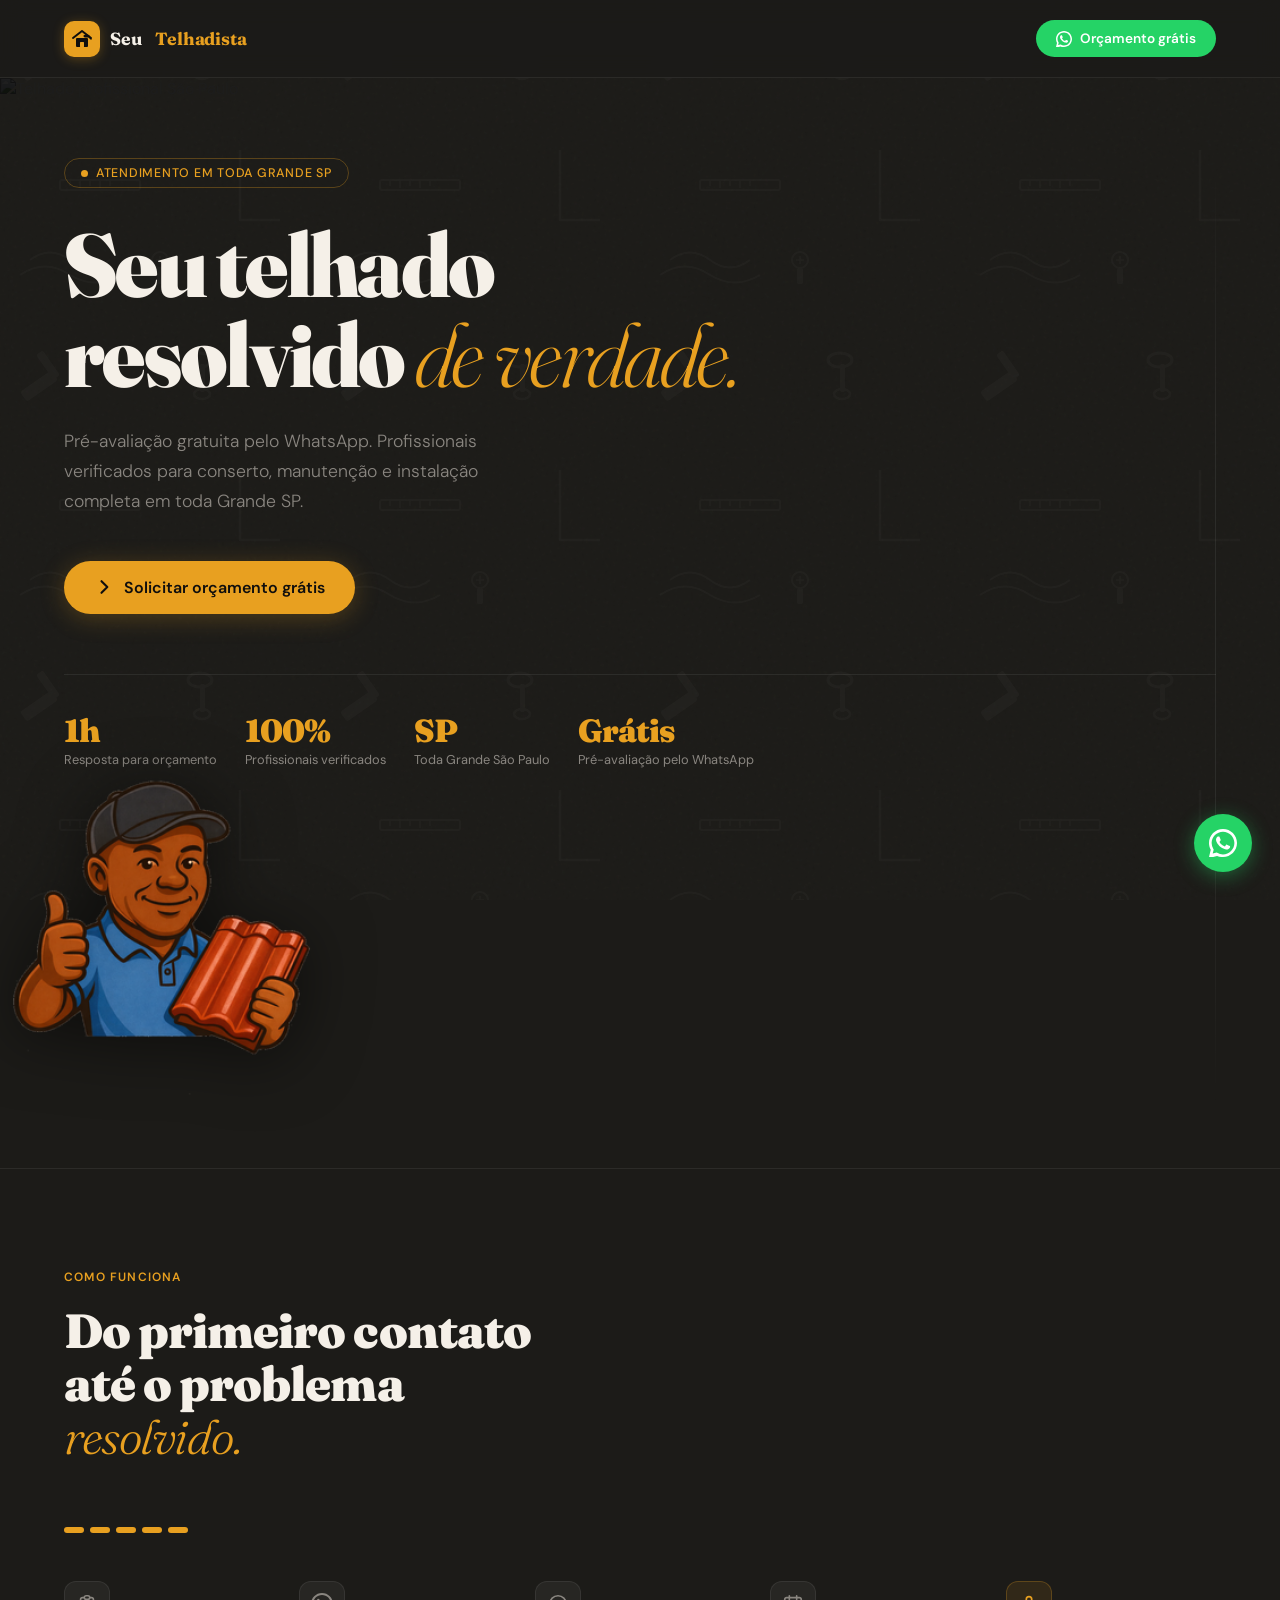
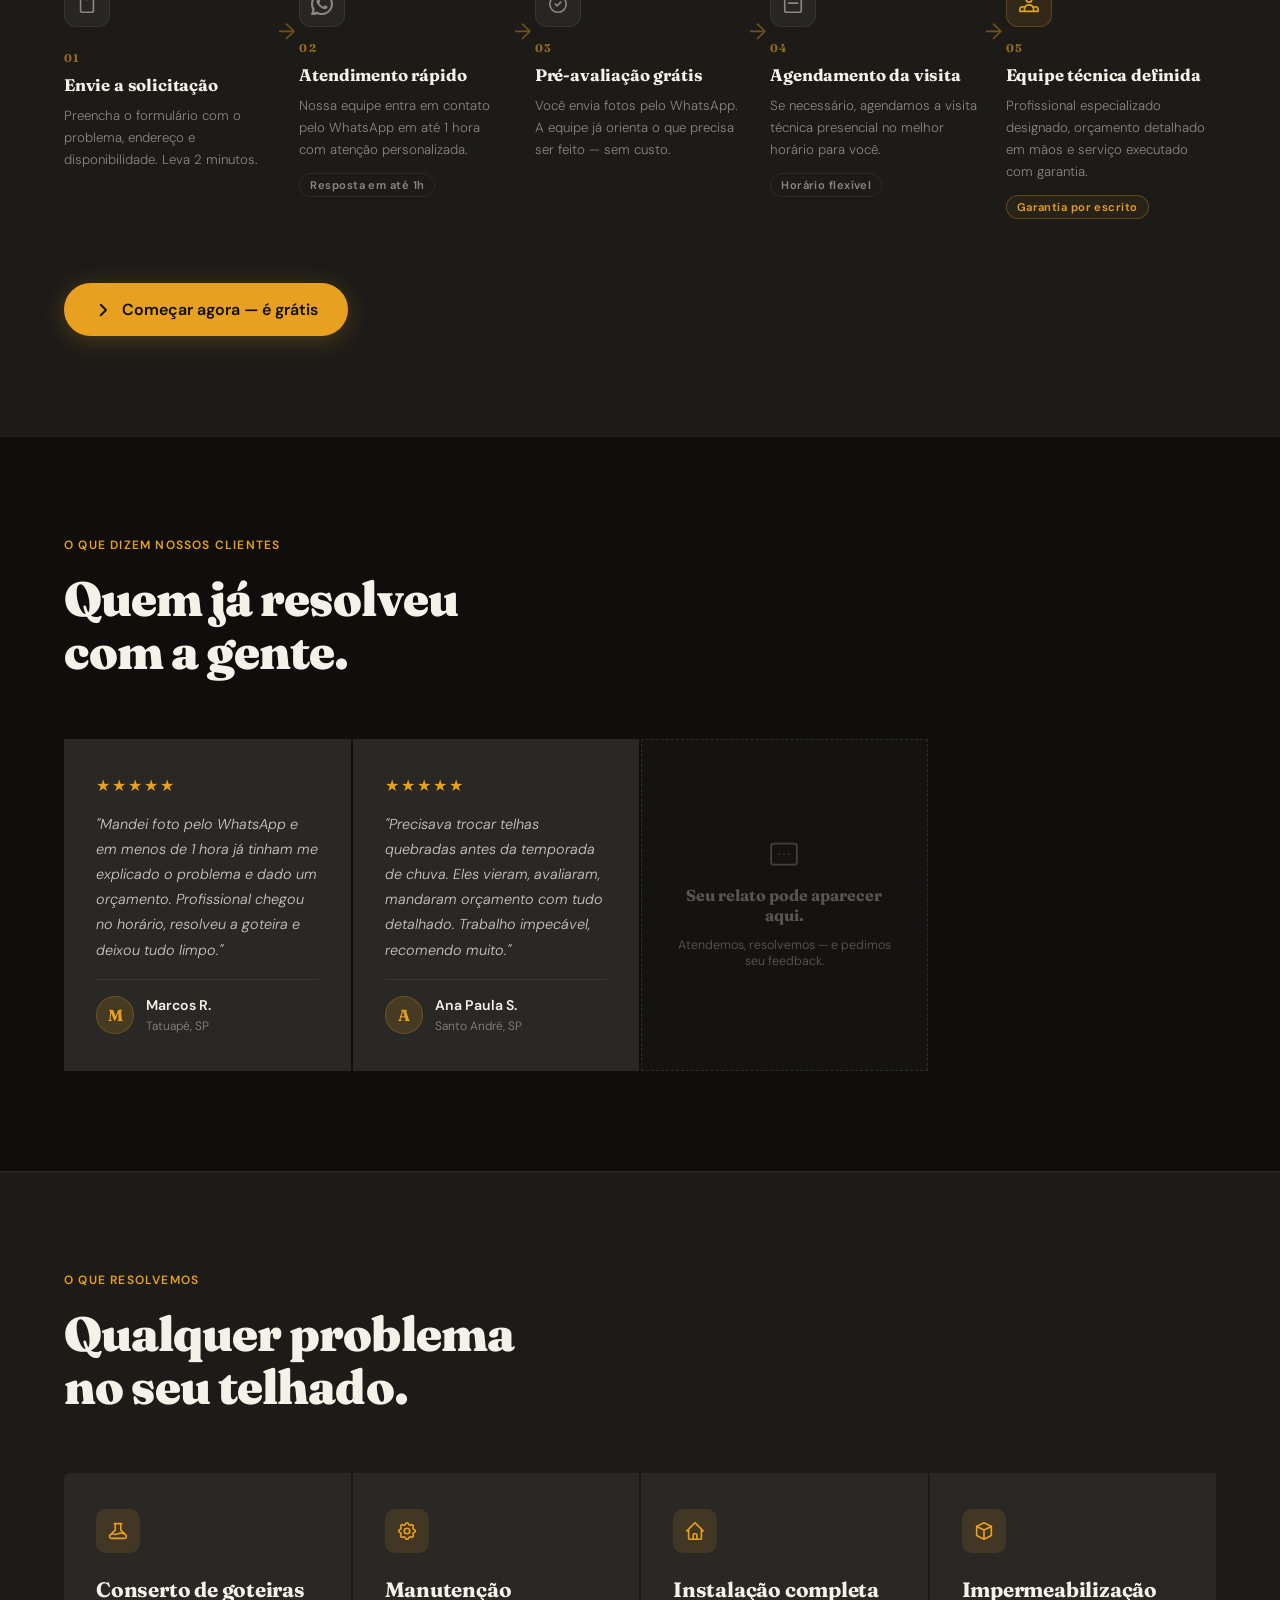
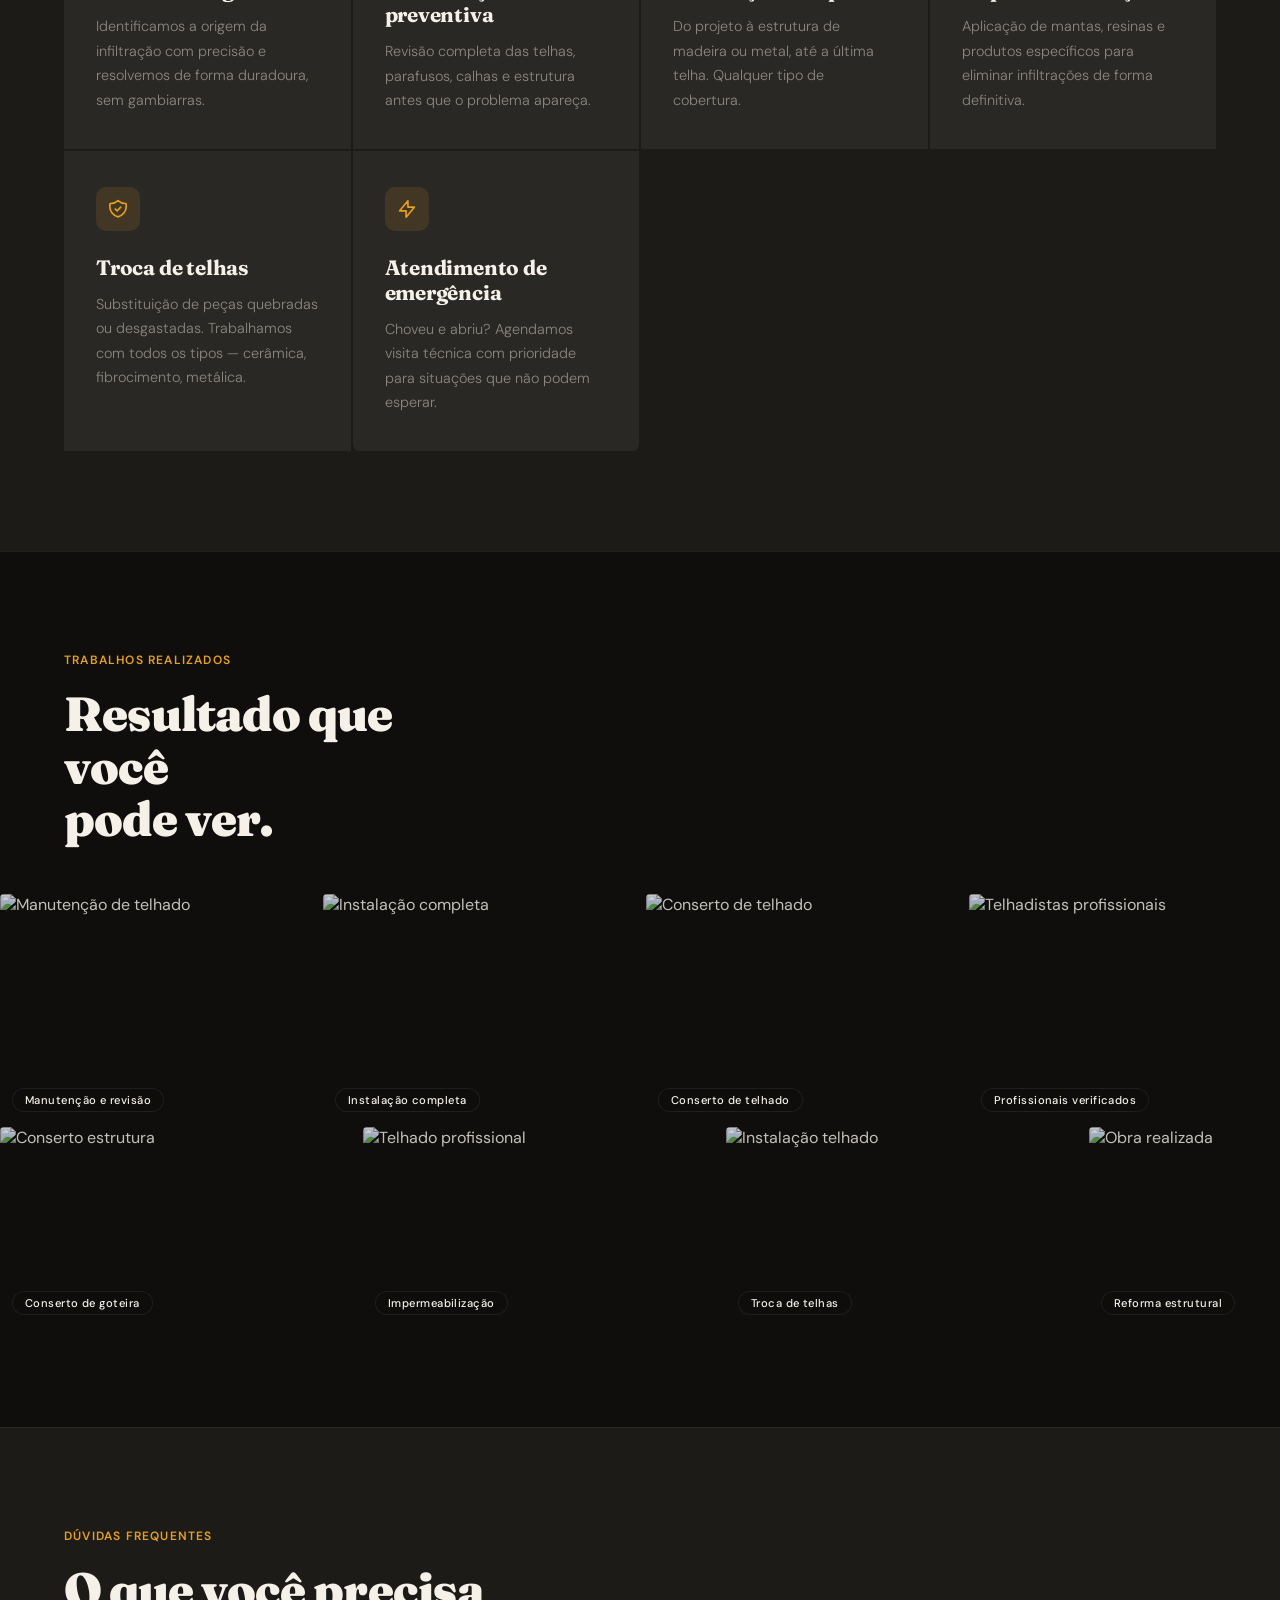
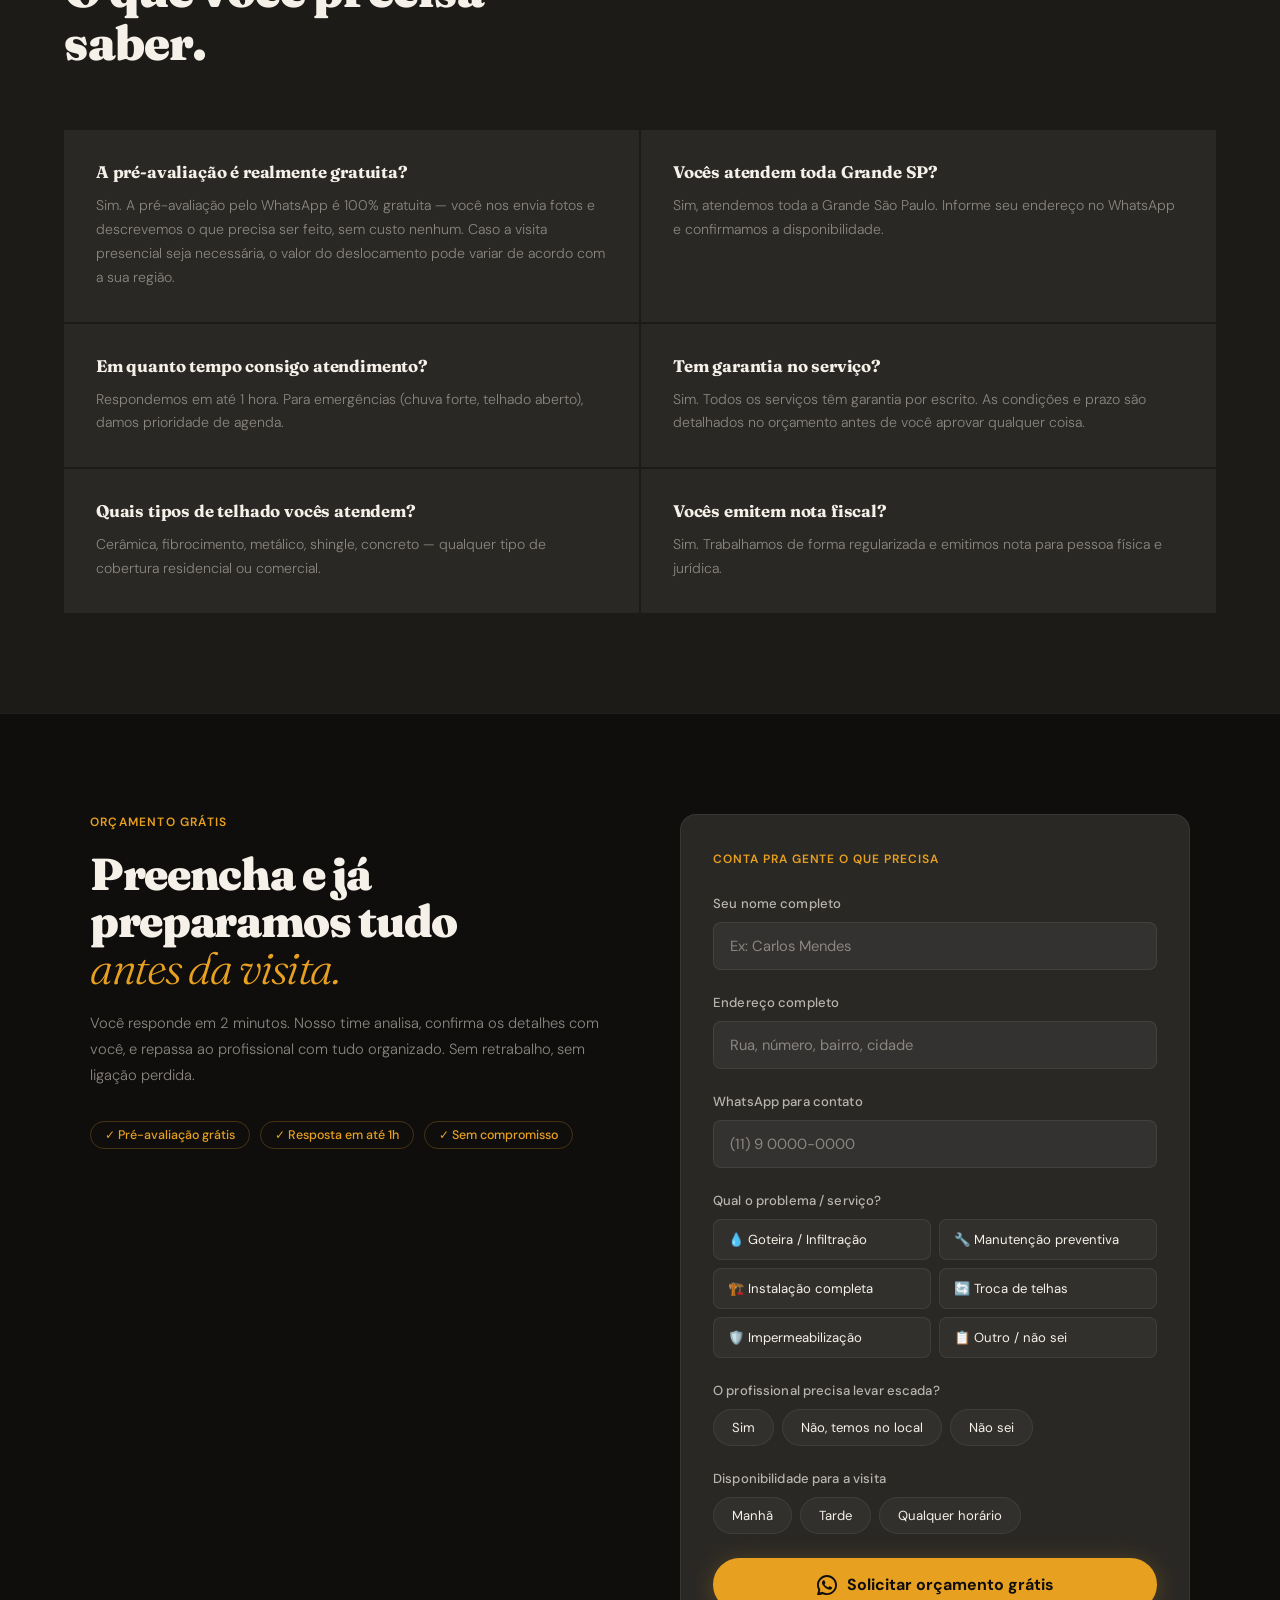
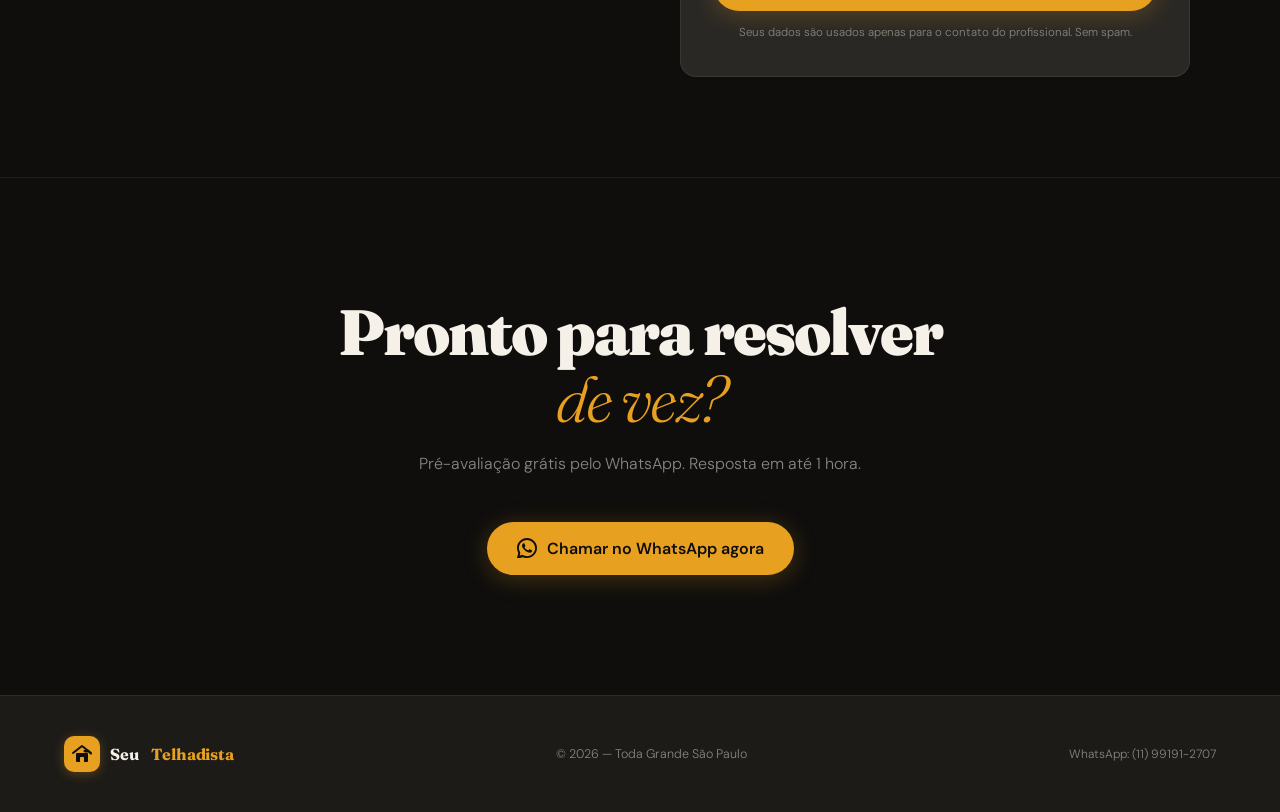
==== index.html @ 2503311d "Importa site publicado na Netlify para o repositório Traz o index.html do deploy manual atual e adic" ====
<!DOCTYPE html>
<html lang="pt-BR">
<head>
  <meta charset="UTF-8" />
  <meta name="viewport" content="width=device-width, initial-scale=1.0"/>
  <title>Telhadistas Profissionais em São Paulo | Orçamento Grátis</title>
  <link rel="icon" type="image/png" href="[data-uri]"/>
  <meta name="description" content="Conserto, manutenção e instalação de telhados em toda Grande SP. Profissionais verificados. Orçamento grátis em até 1h.">

  <!-- Google Ads gtag base -->
  <script async src="https://www.googletagmanager.com/gtag/js?id=AW-18035199724"></script>
  <script>
    window.dataLayer = window.dataLayer || [];
    function gtag(){dataLayer.push(arguments);}
    gtag('js', new Date());
    gtag('config', 'AW-18035199724');
  </script>

  <!-- ========== GTM HEAD ========== -->
  <script>(function(w,d,s,l,i){w[l]=w[l]||[];w[l].push({'gtm.start':
  new Date().getTime(),event:'gtm.js'});var f=d.getElementsByTagName(s)[0],
  j=d.createElement(s),dl=l!='dataLayer'?'&l='+l:'';j.async=true;j.src=
  'https://www.googletagmanager.com/gtm.js?id='+i+dl;f.parentNode.insertBefore(j,f);
  })(window,document,'script','dataLayer','GTM-NFX8X4WV');</script>
  <!-- ========== FIM GTM HEAD ========== -->

  <link rel="preconnect" href="https://fonts.googleapis.com">
  <link rel="preconnect" href="https://fonts.gstatic.com" crossorigin>
  <link href="https://fonts.googleapis.com/css2?family=Fraunces:ital,wght@0,300;0,400;0,700;0,900;1,300&family=DM+Sans:wght@300;400;500&display=swap" rel="stylesheet">

  <style>
    *, *::before, *::after { box-sizing: border-box; margin: 0; padding: 0; }

    :root {
      --ink:     #0f0e0d;
      --stone:   #1c1b18;
      --warm:    #2a2825;
      --amber:   #e8a020;
      --amber2:  #f5c15e;
      --cream:   #f5f0e8;
      --muted:   #8a8680;
      --border:  rgba(255,255,255,0.07);
      --r:       6px;
    }

    html { scroll-behavior: smooth; }

    body {
      font-family: 'DM Sans', sans-serif;
      background: var(--stone);
      color: var(--cream);
      min-height: 100vh;
      overflow-x: hidden;
    }

    /* ── NOISE TEXTURE OVERLAY ── */
    body::before {
      content: '';
      position: fixed; inset: 0; z-index: 0; pointer-events: none;
      background-image: url("data:image/svg+xml,%3Csvg viewBox='0 0 256 256' xmlns='http://www.w3.org/2000/svg'%3E%3Cfilter id='n'%3E%3CfeTurbulence type='fractalNoise' baseFrequency='0.9' numOctaves='4' stitchTiles='stitch'/%3E%3C/filter%3E%3Crect width='100%25' height='100%25' filter='url(%23n)' opacity='0.04'/%3E%3C/svg%3E");
      opacity: 0.5;
    }

    section, header, footer, nav { position: relative; z-index: 1; }

    /* ── NAVBAR ── */
    nav {
      display: flex; align-items: center; justify-content: space-between;
      padding: 20px 5vw;
      border-bottom: 1px solid var(--border);
      position: sticky; top: 0; z-index: 100;
      background: rgba(28,27,24,0.92);
      backdrop-filter: blur(12px);
    }

    .logo {
      font-family: 'Fraunces', serif;
      font-size: 1.1rem;
      font-weight: 700;
      letter-spacing: -0.01em;
      color: var(--cream);
      display: flex;
      align-items: center;
      gap: 10px;
      text-decoration: none;
    }
    .logo span { color: var(--amber); }
    .logo-mark {
      width: 36px; height: 36px;
      background: var(--amber);
      border-radius: 10px;
      display: flex; align-items: center; justify-content: center;
      flex-shrink: 0;
      box-shadow: 0 2px 12px rgba(232,160,32,0.3);
    }

    .nav-cta {
      display: flex; align-items: center; gap: 10px;
    }

    .btn-wpp {
      display: inline-flex; align-items: center; gap: 8px;
      background: #25D366;
      color: #fff;
      font-family: 'DM Sans', sans-serif;
      font-size: 0.85rem;
      font-weight: 600;
      padding: 10px 20px;
      border-radius: 100px;
      text-decoration: none;
      transition: background 0.2s, transform 0.15s;
      cursor: pointer;
      border: none;
      white-space: nowrap;
    }
    .btn-wpp:hover { background: #20bc5a; transform: translateY(-1px); }
    .btn-wpp svg { width: 16px; height: 16px; flex-shrink: 0; }

    .btn-ghost {
      display: inline-flex; align-items: center; gap: 8px;
      color: var(--cream);
      font-family: 'DM Sans', sans-serif;
      font-size: 0.85rem;
      font-weight: 500;
      padding: 10px 18px;
      border-radius: 100px;
      border: 1px solid var(--border);
      text-decoration: none;
      transition: border-color 0.2s, background 0.2s;
    }
    .btn-ghost:hover { border-color: var(--amber); background: rgba(232,160,32,0.06); }

    /* ── HERO ── */
    .hero {
      min-height: 88vh;
      display: flex; flex-direction: column; justify-content: center;
      padding: 80px 5vw 60px;
      position: relative;
      overflow: hidden;
    }

    .hero-badge {
      display: inline-flex; align-items: center; gap: 8px;
      border: 1px solid rgba(232,160,32,0.3);
      border-radius: 100px;
      padding: 6px 16px;
      font-size: 0.78rem;
      font-weight: 500;
      letter-spacing: 0.06em;
      text-transform: uppercase;
      color: var(--amber);
      margin-bottom: 32px;
      width: fit-content;
      animation: fadeUp 0.7s ease both;
    }

    .pulse-dot {
      width: 7px; height: 7px;
      background: var(--amber);
      border-radius: 50%;
      animation: pulse 2s infinite;
    }
    @keyframes pulse {
      0%,100% { opacity: 1; transform: scale(1); }
      50% { opacity: 0.4; transform: scale(0.7); }
    }

    h1 {
      font-family: 'Fraunces', serif;
      font-size: clamp(2.8rem, 7vw, 6rem);
      font-weight: 900;
      line-height: 1.0;
      letter-spacing: -0.03em;
      max-width: 780px;
      animation: fadeUp 0.7s 0.1s ease both;
    }
    h1 em {
      font-style: italic;
      color: var(--amber);
      font-weight: 300;
    }

    .hero-sub {
      margin-top: 28px;
      font-size: 1.1rem;
      color: var(--muted);
      max-width: 480px;
      line-height: 1.7;
      font-weight: 300;
      animation: fadeUp 0.7s 0.2s ease both;
    }

    .hero-actions {
      display: flex; flex-wrap: wrap; align-items: center; gap: 14px;
      margin-top: 44px;
      animation: fadeUp 0.7s 0.3s ease both;
    }

    .btn-primary {
      display: inline-flex; align-items: center; gap: 10px;
      background: var(--amber);
      color: var(--ink);
      font-family: 'DM Sans', sans-serif;
      font-size: 1rem;
      font-weight: 600;
      padding: 16px 30px;
      border-radius: 100px;
      text-decoration: none;
      border: none;
      cursor: pointer;
      transition: background 0.2s, transform 0.15s, box-shadow 0.2s;
      box-shadow: 0 4px 24px rgba(232,160,32,0.25);
    }
    .btn-primary:hover { background: var(--amber2); transform: translateY(-2px); box-shadow: 0 8px 32px rgba(232,160,32,0.35); }

    .btn-call {
      display: inline-flex; align-items: center; gap: 10px;
      color: var(--cream);
      font-size: 0.95rem;
      font-weight: 500;
      text-decoration: none;
      padding: 16px 24px;
      border-radius: 100px;
      border: 1px solid var(--border);
      transition: border-color 0.2s;
    }
    .btn-call:hover { border-color: var(--amber); }

    .hero-trust {
      display: flex; flex-wrap: wrap; gap: 28px;
      margin-top: 60px;
      padding-top: 40px;
      border-top: 1px solid var(--border);
      animation: fadeUp 0.7s 0.4s ease both;
    }
    .trust-item {
      display: flex; flex-direction: column;
    }
    .trust-num {
      font-family: 'Fraunces', serif;
      font-size: 2rem;
      font-weight: 900;
      color: var(--amber);
      letter-spacing: -0.03em;
      line-height: 1;
    }
    .trust-label {
      font-size: 0.8rem;
      color: var(--muted);
      margin-top: 4px;
      font-weight: 400;
    }

    /* decorative grid line */
    .hero::after {
      content: '';
      position: absolute;
      right: 5vw; top: 80px; bottom: 60px;
      width: 1px;
      background: linear-gradient(to bottom, transparent, var(--border) 30%, var(--border) 70%, transparent);
    }

    /* ── SERVICES ── */
    .services {
      padding: 100px 5vw;
      border-top: 1px solid var(--border);
    }

    .section-label {
      font-size: 0.75rem;
      font-weight: 600;
      letter-spacing: 0.1em;
      text-transform: uppercase;
      color: var(--amber);
      margin-bottom: 20px;
    }

    .section-title {
      font-family: 'Fraunces', serif;
      font-size: clamp(2rem, 4vw, 3rem);
      font-weight: 900;
      letter-spacing: -0.02em;
      line-height: 1.1;
      max-width: 500px;
      margin-bottom: 60px;
    }

    .services-grid {
      display: grid;
      grid-template-columns: repeat(auto-fill, minmax(280px, 1fr));
      gap: 2px;
    }

    .service-card {
      background: var(--warm);
      padding: 36px 32px;
      transition: background 0.2s;
    }
    .service-card:hover { background: #2f2d29; }
    .service-card:first-child { border-radius: var(--r) 0 0 0; }
    .service-card:last-child  { border-radius: 0 0 var(--r) var(--r); }

    .service-icon {
      width: 44px; height: 44px;
      border-radius: 10px;
      background: rgba(232,160,32,0.12);
      display: flex; align-items: center; justify-content: center;
      margin-bottom: 24px;
      color: var(--amber);
    }

    .service-card h3 {
      font-family: 'Fraunces', serif;
      font-size: 1.3rem;
      font-weight: 700;
      margin-bottom: 12px;
      letter-spacing: -0.01em;
    }

    .service-card p {
      font-size: 0.9rem;
      color: var(--muted);
      line-height: 1.7;
      font-weight: 300;
    }

    /* ── PROCESS ── */
    .process {
      padding: 100px 5vw;
      border-top: 1px solid var(--border);
      background: var(--ink);
    }

    .steps {
      display: grid;
      grid-template-columns: repeat(auto-fill, minmax(220px, 1fr));
      gap: 1px;
      margin-top: 60px;
    }

    .step {
      padding: 40px 32px;
      background: var(--stone);
      position: relative;
    }

    .step-number {
      font-family: 'Fraunces', serif;
      font-size: 3.5rem;
      font-weight: 900;
      color: rgba(232,160,32,0.15);
      line-height: 1;
      margin-bottom: 20px;
      letter-spacing: -0.05em;
    }

    .step h3 {
      font-size: 1rem;
      font-weight: 600;
      margin-bottom: 10px;
    }

    .step p {
      font-size: 0.85rem;
      color: var(--muted);
      line-height: 1.7;
      font-weight: 300;
    }

    /* ── FAQ ── */
    .faq {
      padding: 100px 5vw;
      border-top: 1px solid var(--border);
    }

    .faq-grid {
      display: grid;
      grid-template-columns: 1fr 1fr;
      gap: 2px;
      margin-top: 60px;
    }

    @media (max-width: 700px) { .faq-grid { grid-template-columns: 1fr; } }

    .faq-item {
      background: var(--warm);
      padding: 32px;
    }

    .faq-item h4 {
      font-family: 'Fraunces', serif;
      font-size: 1.05rem;
      font-weight: 700;
      margin-bottom: 12px;
      letter-spacing: -0.01em;
    }

    .faq-item p {
      font-size: 0.88rem;
      color: var(--muted);
      line-height: 1.7;
      font-weight: 300;
    }

    /* ── CTA FINAL ── */
    .cta-section {
      padding: 120px 5vw;
      border-top: 1px solid var(--border);
      text-align: center;
      background: var(--ink);
    }

    .cta-section h2 {
      font-family: 'Fraunces', serif;
      font-size: clamp(2.2rem, 5vw, 4rem);
      font-weight: 900;
      letter-spacing: -0.03em;
      line-height: 1.05;
      margin-bottom: 20px;
    }

    .cta-section h2 em {
      color: var(--amber);
      font-style: italic;
      font-weight: 300;
    }

    .cta-section p {
      color: var(--muted);
      margin-bottom: 48px;
      font-size: 1rem;
      font-weight: 300;
    }

    .cta-actions {
      display: flex; flex-wrap: wrap; justify-content: center; gap: 14px;
    }

    /* ── FOOTER ── */
    footer {
      padding: 40px 5vw;
      border-top: 1px solid var(--border);
      display: flex;
      align-items: center;
      justify-content: space-between;
      flex-wrap: wrap;
      gap: 16px;
    }

    footer .logo { font-size: 1rem; }

    footer p {
      font-size: 0.78rem;
      color: var(--muted);
      font-weight: 300;
    }

    /* ── FLOATING WPP ── */
    .float-wpp {
      position: fixed;
      bottom: 28px; right: 28px; z-index: 999;
      width: 58px; height: 58px;
      background: #25D366;
      border-radius: 50%;
      display: flex; align-items: center; justify-content: center;
      box-shadow: 0 4px 20px rgba(37,211,102,0.4);
      text-decoration: none;
      transition: transform 0.2s, box-shadow 0.2s;
    }
    .float-wpp:hover { transform: scale(1.08); box-shadow: 0 8px 30px rgba(37,211,102,0.5); }
    .float-wpp svg { width: 28px; height: 28px; }

    /* ── HERO BG PHOTO ── */
    .hero-photo-bg {
      position: absolute;
      inset: 0; z-index: 0;
      overflow: hidden;
    }
    .hero-photo-bg img {
      width: 100%; height: 100%;
      object-fit: cover;
      object-position: center 60%;
      filter: brightness(0.12) saturate(0.4);
    }
    .hero > *:not(.hero-photo-bg) { position: relative; z-index: 1; }

    /* ── GALLERY ── */
    .gallery {
      padding: 100px 5vw;
      border-top: 1px solid var(--border);
      background: var(--ink);
    }

    .gallery-grid {
      display: grid;
      grid-template-columns: 2fr 1fr 1fr;
      grid-template-rows: 280px 220px;
      gap: 3px;
      margin-top: 48px;
      border-radius: 12px;
      overflow: hidden;
    }

    @media (max-width: 760px) {
      .gallery-grid {
        grid-template-columns: 1fr 1fr;
        grid-template-rows: 200px 200px 200px;
      }
      .gallery-item:first-child { grid-column: 1 / -1; }
    }

    .gallery-item {
      overflow: hidden;
      position: relative;
    }

    .gallery-item img {
      width: 100%; height: 100%;
      object-fit: cover;
      transition: transform 0.5s ease, filter 0.4s;
      filter: brightness(0.85) saturate(0.9);
    }
    .gallery-item:hover img {
      transform: scale(1.05);
      filter: brightness(1) saturate(1.1);
    }

    .gallery-item-label {
      position: absolute;
      bottom: 14px; left: 14px;
      background: rgba(15,14,13,0.7);
      backdrop-filter: blur(6px);
      border: 1px solid var(--border);
      border-radius: 100px;
      padding: 5px 14px;
      font-size: 0.72rem;
      font-weight: 500;
      color: var(--cream);
      letter-spacing: 0.03em;
    }

    .gallery-item:first-child { grid-row: 1 / 3; }

    /* ── CONSTRUCTION TEXTURE ── */
    body::after {
      content: '';
      position: fixed; inset: 0; z-index: 0; pointer-events: none;
      background-image: url("data:image/svg+xml,%3Csvg xmlns='http://www.w3.org/2000/svg' width='320' height='320' opacity='0.022'%3E%3C!-- martelo --%3E%3Crect x='20' y='60' width='38' height='12' rx='3' fill='%23fff' transform='rotate(-35 39 66)'/%3E%3Crect x='44' y='30' width='8' height='30' rx='2' fill='%23fff' transform='rotate(-35 48 45)'/%3E%3C!-- chave inglesa --%3E%3Cellipse cx='200' cy='40' rx='12' ry='7' fill='none' stroke='%23fff' stroke-width='3'/%3E%3Crect x='200' y='44' width='5' height='28' rx='2' fill='%23fff'/%3E%3Cellipse cx='202' cy='74' rx='8' ry='5' fill='none' stroke='%23fff' stroke-width='2.5'/%3E%3C!-- régua --%3E%3Crect x='60' y='180' width='80' height='10' rx='2' fill='none' stroke='%23fff' stroke-width='2'/%3E%3Cline x1='70' y1='180' x2='70' y2='186' stroke='%23fff' stroke-width='1.5'/%3E%3Cline x1='80' y1='180' x2='80' y2='188' stroke='%23fff' stroke-width='1.5'/%3E%3Cline x1='90' y1='180' x2='90' y2='186' stroke='%23fff' stroke-width='1.5'/%3E%3Cline x1='100' y1='180' x2='100' y2='188' stroke='%23fff' stroke-width='1.5'/%3E%3Cline x1='110' y1='180' x2='110' y2='186' stroke='%23fff' stroke-width='1.5'/%3E%3C!-- esquadro --%3E%3Cpath d='M240 150 L240 220 L280 220' fill='none' stroke='%23fff' stroke-width='2.5' stroke-linejoin='round'/%3E%3C!-- parafuso --%3E%3Ccircle cx='160' cy='260' r='8' fill='none' stroke='%23fff' stroke-width='2'/%3E%3Cline x1='156' y1='260' x2='164' y2='260' stroke='%23fff' stroke-width='1.5'/%3E%3Cline x1='160' y1='256' x2='160' y2='264' stroke='%23fff' stroke-width='1.5'/%3E%3Crect x='157' y='268' width='6' height='16' rx='2' fill='%23fff'/%3E%3C!-- telha --%3E%3Cpath d='M30 260 Q50 245 70 260 Q90 275 110 260' fill='none' stroke='%23fff' stroke-width='2'/%3E%3Cpath d='M20 275 Q45 258 70 275 Q95 290 120 275' fill='none' stroke='%23fff' stroke-width='2'/%3E%3C/svg%3E");
      background-size: 320px 320px;
      background-repeat: repeat;
    }

    /* ── FLOW DYNAMICS ── */
    .flow-step {
      opacity: 0;
      transform: translateY(24px);
      transition: opacity 0.5s ease, transform 0.5s ease;
    }
    .flow-step.visible { opacity: 1; transform: translateY(0); }

    .flow-arrow {
      opacity: 0;
      transition: opacity 0.4s ease;
    }
    .flow-arrow.visible { opacity: 0.4; }

    .flow-step:hover .flow-icon {
      background: rgba(232,160,32,0.12);
      border-color: rgba(232,160,32,0.3);
      color: var(--amber);
      transform: scale(1.08);
      transition: all 0.2s ease;
    }

    .flow-step .flow-icon {
      transition: all 0.2s ease;
    }

    .flow-progress {
      display: flex;
      align-items: center;
      gap: 6px;
      margin-bottom: 48px;
    }

    .flow-progress-dot {
      width: 6px; height: 6px;
      border-radius: 50%;
      background: var(--border);
      transition: background 0.3s;
    }
    .flow-progress-dot.active { background: var(--amber); width: 20px; border-radius: 3px; }


    /* ── MASCOTE HERO ── */
    .hero-mascote {
      position: absolute;
      right: 6vw;
      bottom: 0;
      z-index: 2;
      pointer-events: none;
    }
    .mascote-img {
      height: 340px;
      width: auto;
      display: block;
      filter: drop-shadow(0 8px 32px rgba(0,0,0,0.5));
      animation: mascoteEntrada 0.8s 0.3s ease both;
    }
    @keyframes mascoteEntrada {
      from { opacity: 0; transform: translateY(30px); }
      to   { opacity: 1; transform: translateY(0); }
    }
    @media (max-width: 860px) {
      .hero-mascote { display: none; }
    }

    /* ── ANIMATIONS ── */
    @keyframes fadeUp {
      from { opacity: 0; transform: translateY(20px); }
      to   { opacity: 1; transform: translateY(0); }
    }

    @media (max-width: 600px) {
      nav .btn-ghost { display: none; }
      .hero::after { display: none; }
    }
  </style>
</head>
<body>

<!-- ========== GTM NOSCRIPT ========== -->
<noscript><iframe src="https://www.googletagmanager.com/ns.html?id=GTM-NFX8X4WV"
height="0" width="0" style="display:none;visibility:hidden"></iframe></noscript>
<!-- ========== FIM GTM NOSCRIPT ========== -->

<!-- NAV -->
<nav>
  <a href="#" class="logo">
    <div class="logo-mark">
      <svg width="22" height="22" viewBox="0 0 22 22" fill="none" xmlns="http://www.w3.org/2000/svg">
        <path d="M2 10L11 3L20 10" stroke="#0f0e0d" stroke-width="2" stroke-linecap="round" stroke-linejoin="round"/>
        <rect x="5" y="10" width="12" height="9" rx="1" fill="#0f0e0d"/>
        <rect x="9" y="14" width="4" height="5" rx="0.5" fill="#e8a020"/>
        <ellipse cx="15.5" cy="8" rx="3" ry="1.5" fill="#0f0e0d"/>
        <line x1="18" y1="9" x2="20" y2="11" stroke="#0f0e0d" stroke-width="1.5" stroke-linecap="round"/>
      </svg>
    </div>
    Seu&nbsp;<span>Telhadista</span>
  </a>
  <div class="nav-cta">

    <a
      href="#orcamento"
      class="btn-wpp" id="btn-wpp-nav">
      <svg xmlns="http://www.w3.org/2000/svg" viewBox="0 0 24 24" fill="currentColor"><path d="M17.472 14.382c-.297-.149-1.758-.867-2.03-.967-.273-.099-.471-.148-.67.15-.197.297-.767.966-.94 1.164-.173.199-.347.223-.644.075-.297-.15-1.255-.463-2.39-1.475-.883-.788-1.48-1.761-1.653-2.059-.173-.297-.018-.458.13-.606.134-.133.298-.347.446-.52.149-.174.198-.298.298-.497.099-.198.05-.371-.025-.52-.075-.149-.669-1.612-.916-2.207-.242-.579-.487-.5-.669-.51-.173-.008-.371-.01-.57-.01-.198 0-.52.074-.792.372-.272.297-1.04 1.016-1.04 2.479 0 1.462 1.065 2.875 1.213 3.074.149.198 2.096 3.2 5.077 4.487.709.306 1.262.489 1.694.625.712.227 1.36.195 1.871.118.571-.085 1.758-.719 2.006-1.413.248-.694.248-1.289.173-1.413-.074-.124-.272-.198-.57-.347z"/><path d="M12 0C5.373 0 0 5.373 0 12c0 2.126.549 4.126 1.516 5.86L.057 23.704a.75.75 0 00.918.943l5.94-1.483A11.943 11.943 0 0012 24c6.627 0 12-5.373 12-12S18.627 0 12 0zm0 21.75a9.71 9.71 0 01-4.95-1.352l-.355-.21-3.527.881.895-3.437-.23-.371A9.718 9.718 0 012.25 12C2.25 6.615 6.615 2.25 12 2.25S21.75 6.615 21.75 12 17.385 21.75 12 21.75z"/></svg>
      Orçamento grátis
    </a>
  </div>
</nav>

<!-- HERO -->
<header class="hero">
  <div class="hero-photo-bg">
    <img
      src="https://images.unsplash.com/photo-1558618666-fcd25c85cd64?w=1600&q=85&auto=format&fit=crop"
      alt="Telhado profissional São Paulo"
      loading="eager"
    />
  </div>
  <div class="hero-badge">
    <span class="pulse-dot"></span>
    Atendimento em toda Grande SP
  </div>

  <h1>Seu telhado<br>resolvido <em>de verdade.</em></h1>

  <p class="hero-sub">
    Pré-avaliação gratuita pelo WhatsApp. Profissionais verificados para conserto, manutenção e instalação completa em toda Grande SP.
  </p>

  <div class="hero-actions">
    <a
      href="#orcamento"
      class="btn-primary" id="btn-wpp-hero">
      <svg xmlns="http://www.w3.org/2000/svg" width="20" height="20" fill="none" viewBox="0 0 24 24" stroke="currentColor" stroke-width="2.5"><path stroke-linecap="round" stroke-linejoin="round" d="M9 5l7 7-7 7"/></svg>
      Solicitar orçamento grátis
    </a>

  </div>

  <div class="hero-trust">
    <div class="trust-item">
      <span class="trust-num">1h</span>
      <span class="trust-label">Resposta para orçamento</span>
    </div>
    <div class="trust-item">
      <span class="trust-num">100%</span>
      <span class="trust-label">Profissionais verificados</span>
    </div>
    <div class="trust-item">
      <span class="trust-num">SP</span>
      <span class="trust-label">Toda Grande São Paulo</span>
    </div>
    <div class="trust-item">
      <span class="trust-num">Grátis</span>
      <span class="trust-label">Pré-avaliação pelo WhatsApp</span>
    </div>
  </div>
  <div class="hero-mascote">
    <img src="[data-uri]" alt="Telhadista profissional" class="mascote-img"/>
  </div>
</header>

<!-- PROCESSO VISUAL -->
<section class="flow-section">
  <p class="section-label">Como funciona</p>
  <h2 class="section-title">Do primeiro contato<br>até o problema <em>resolvido.</em></h2>

  <div class="flow-progress" id="flow-progress">
    <div class="flow-progress-dot active"></div>
    <div class="flow-progress-dot"></div>
    <div class="flow-progress-dot"></div>
    <div class="flow-progress-dot"></div>
    <div class="flow-progress-dot"></div>
  </div>

  <div class="flow-steps">

    <div class="flow-step">
      <div class="flow-icon">
        <svg xmlns="http://www.w3.org/2000/svg" width="22" height="22" fill="none" viewBox="0 0 24 24" stroke="currentColor" stroke-width="1.8"><path stroke-linecap="round" stroke-linejoin="round" d="M9 5H7a2 2 0 00-2 2v12a2 2 0 002 2h10a2 2 0 002-2V7a2 2 0 00-2-2h-2M9 5a2 2 0 002 2h2a2 2 0 002-2M9 5a2 2 0 012-2h2a2 2 0 012 2"/></svg>
      </div>
      <div class="flow-line"></div>
      <div class="flow-num">01</div>
      <h3>Envie a solicitação</h3>
      <p>Preencha o formulário com o problema, endereço e disponibilidade. Leva 2 minutos.</p>
    </div>

    <div class="flow-arrow">→</div>

    <div class="flow-step">
      <div class="flow-icon">
        <svg xmlns="http://www.w3.org/2000/svg" width="22" height="22" viewBox="0 0 24 24" fill="currentColor"><path d="M17.472 14.382c-.297-.149-1.758-.867-2.03-.967-.273-.099-.471-.148-.67.15-.197.297-.767.966-.94 1.164-.173.199-.347.223-.644.075-.297-.15-1.255-.463-2.39-1.475-.883-.788-1.48-1.761-1.653-2.059-.173-.297-.018-.458.13-.606.134-.133.298-.347.446-.52.149-.174.198-.298.298-.497.099-.198.05-.371-.025-.52-.075-.149-.669-1.612-.916-2.207-.242-.579-.487-.5-.669-.51-.173-.008-.371-.01-.57-.01-.198 0-.52.074-.792.372-.272.297-1.04 1.016-1.04 2.479 0 1.462 1.065 2.875 1.213 3.074.149.198 2.096 3.2 5.077 4.487.709.306 1.262.489 1.694.625.712.227 1.36.195 1.871.118.571-.085 1.758-.719 2.006-1.413.248-.694.248-1.289.173-1.413-.074-.124-.272-.198-.57-.347z"/><path d="M12 0C5.373 0 0 5.373 0 12c0 2.126.549 4.126 1.516 5.86L.057 23.704a.75.75 0 00.918.943l5.94-1.483A11.943 11.943 0 0012 24c6.627 0 12-5.373 12-12S18.627 0 12 0zm0 21.75a9.71 9.71 0 01-4.95-1.352l-.355-.21-3.527.881.895-3.437-.23-.371A9.718 9.718 0 012.25 12C2.25 6.615 6.615 2.25 12 2.25S21.75 6.615 21.75 12 17.385 21.75 12 21.75z"/></svg>
      </div>
      <div class="flow-num">02</div>
      <h3>Atendimento rápido</h3>
      <p>Nossa equipe entra em contato pelo WhatsApp em até 1 hora com atenção personalizada.</p>
      <span class="flow-tag">Resposta em até 1h</span>
    </div>

    <div class="flow-arrow">→</div>

    <div class="flow-step">
      <div class="flow-icon">
        <svg xmlns="http://www.w3.org/2000/svg" width="22" height="22" fill="none" viewBox="0 0 24 24" stroke="currentColor" stroke-width="1.8"><path stroke-linecap="round" stroke-linejoin="round" d="M9 12l2 2 4-4m6 2a9 9 0 11-18 0 9 9 0 0118 0z"/></svg>
      </div>
      <div class="flow-num">03</div>
      <h3>Pré-avaliação grátis</h3>
      <p>Você envia fotos pelo WhatsApp. A equipe já orienta o que precisa ser feito — sem custo.</p>
    </div>

    <div class="flow-arrow">→</div>

    <div class="flow-step">
      <div class="flow-icon">
        <svg xmlns="http://www.w3.org/2000/svg" width="22" height="22" fill="none" viewBox="0 0 24 24" stroke="currentColor" stroke-width="1.8"><path stroke-linecap="round" stroke-linejoin="round" d="M8 7V3m8 4V3m-9 8h10M5 21h14a2 2 0 002-2V7a2 2 0 00-2-2H5a2 2 0 00-2 2v12a2 2 0 002 2z"/></svg>
      </div>
      <div class="flow-num">04</div>
      <h3>Agendamento da visita</h3>
      <p>Se necessário, agendamos a visita técnica presencial no melhor horário para você.</p>
      <span class="flow-tag">Horário flexível</span>
    </div>

    <div class="flow-arrow">→</div>

    <div class="flow-step flow-step-last">
      <div class="flow-icon flow-icon-amber">
        <svg xmlns="http://www.w3.org/2000/svg" width="22" height="22" fill="none" viewBox="0 0 24 24" stroke="currentColor" stroke-width="1.8"><path stroke-linecap="round" stroke-linejoin="round" d="M17 20h5v-2a3 3 0 00-5.356-1.857M17 20H7m10 0v-2c0-.656-.126-1.283-.356-1.857M7 20H2v-2a3 3 0 015.356-1.857M7 20v-2c0-.656.126-1.283.356-1.857m0 0a5.002 5.002 0 019.288 0M15 7a3 3 0 11-6 0 3 3 0 016 0z"/></svg>
      </div>
      <div class="flow-num">05</div>
      <h3>Equipe técnica definida</h3>
      <p>Profissional especializado designado, orçamento detalhado em mãos e serviço executado com garantia.</p>
      <span class="flow-tag flow-tag-amber">Garantia por escrito</span>
    </div>

  </div>

  <div class="flow-cta">
    <a href="#orcamento" class="btn-primary">
      <svg xmlns="http://www.w3.org/2000/svg" width="18" height="18" fill="none" viewBox="0 0 24 24" stroke="currentColor" stroke-width="2.5"><path stroke-linecap="round" stroke-linejoin="round" d="M9 5l7 7-7 7"/></svg>
      Começar agora — é grátis
    </a>
  </div>
</section>

<!-- DEPOIMENTOS -->
<section class="reviews-section">
  <p class="section-label">O que dizem nossos clientes</p>
  <h2 class="section-title">Quem já resolveu<br>com a gente.</h2>

  <div class="reviews-grid">

    <div class="review-card">
      <div class="review-stars">★★★★★</div>
      <p class="review-text">"Mandei foto pelo WhatsApp e em menos de 1 hora já tinham me explicado o problema e dado um orçamento. Profissional chegou no horário, resolveu a goteira e deixou tudo limpo."</p>
      <div class="review-author">
        <div class="review-avatar">M</div>
        <div>
          <strong>Marcos R.</strong>
          <span>Tatuapé, SP</span>
        </div>
      </div>
    </div>

    <div class="review-card">
      <div class="review-stars">★★★★★</div>
      <p class="review-text">"Precisava trocar telhas quebradas antes da temporada de chuva. Eles vieram, avaliaram, mandaram orçamento com tudo detalhado. Trabalho impecável, recomendo muito."</p>
      <div class="review-author">
        <div class="review-avatar">A</div>
        <div>
          <strong>Ana Paula S.</strong>
          <span>Santo André, SP</span>
        </div>
      </div>
    </div>

    <div class="review-card review-card-placeholder">
      <div class="review-placeholder-icon">
        <svg xmlns="http://www.w3.org/2000/svg" width="28" height="28" fill="none" viewBox="0 0 24 24" stroke="currentColor" stroke-width="1.5"><path stroke-linecap="round" stroke-linejoin="round" d="M8 12h.01M12 12h.01M16 12h.01M21 3H3a2 2 0 00-2 2v14a2 2 0 002 2h18a2 2 0 002-2V5a2 2 0 00-2-2z"/></svg>
      </div>
      <p>Seu relato pode aparecer aqui.</p>
      <span>Atendemos, resolvemos — e pedimos seu feedback.</span>
    </div>

  </div>
</section>

<style>
  /* ── FLOW SECTION ── */
  .flow-section {
    padding: 100px 5vw;
    border-top: 1px solid var(--border);
    background: var(--stone);
  }

  .flow-section .section-title {
    margin-bottom: 64px;
  }
  .flow-section .section-title em {
    color: var(--amber);
    font-style: italic;
    font-weight: 300;
  }

  .flow-steps {
    display: flex;
    align-items: flex-start;
    gap: 0;
    flex-wrap: wrap;
    row-gap: 48px;
  }

  .flow-arrow {
    font-size: 1.4rem;
    color: var(--amber);
    opacity: 0.4;
    padding: 0 4px;
    margin-top: 36px;
    flex-shrink: 0;
  }

  @media (max-width: 900px) {
    .flow-arrow { display: none; }
    .flow-steps { flex-direction: column; gap: 0; }
    .flow-step { border-left: 2px solid var(--border); padding-left: 28px; padding-bottom: 40px; margin-left: 20px; }
    .flow-step:last-child { padding-bottom: 0; border-left-color: transparent; }
  }

  .flow-step {
    flex: 1;
    min-width: 160px;
    max-width: 220px;
    display: flex;
    flex-direction: column;
    gap: 10px;
    position: relative;
  }

  @media (max-width: 900px) {
    .flow-step { max-width: 100%; }
  }

  .flow-icon {
    width: 46px; height: 46px;
    background: rgba(255,255,255,0.05);
    border: 1px solid var(--border);
    border-radius: 12px;
    display: flex; align-items: center; justify-content: center;
    color: var(--muted);
    margin-bottom: 4px;
  }

  .flow-icon-amber {
    background: rgba(232,160,32,0.1);
    border-color: rgba(232,160,32,0.25);
    color: var(--amber);
  }

  .flow-num {
    font-family: 'Fraunces', serif;
    font-size: 0.7rem;
    font-weight: 700;
    letter-spacing: 0.1em;
    color: var(--amber);
    opacity: 0.6;
  }

  .flow-step h3 {
    font-family: 'Fraunces', serif;
    font-size: 1.05rem;
    font-weight: 700;
    letter-spacing: -0.01em;
    line-height: 1.2;
  }

  .flow-step p {
    font-size: 0.83rem;
    color: var(--muted);
    line-height: 1.65;
    font-weight: 300;
  }

  .flow-tag {
    display: inline-block;
    font-size: 0.7rem;
    font-weight: 600;
    letter-spacing: 0.04em;
    padding: 4px 10px;
    border-radius: 100px;
    border: 1px solid var(--border);
    color: var(--muted);
    width: fit-content;
    margin-top: 2px;
  }

  .flow-tag-green {
    border-color: rgba(37,211,102,0.3);
    color: #25D366;
    background: rgba(37,211,102,0.06);
  }

  .flow-tag-amber {
    border-color: rgba(232,160,32,0.3);
    color: var(--amber);
    background: rgba(232,160,32,0.06);
  }

  .flow-cta {
    margin-top: 64px;
    display: flex;
    justify-content: flex-start;
  }

  /* ── REVIEWS ── */
  .reviews-section {
    padding: 100px 5vw;
    border-top: 1px solid var(--border);
    background: var(--ink);
  }

  .reviews-grid {
    display: grid;
    grid-template-columns: repeat(auto-fill, minmax(280px, 1fr));
    gap: 2px;
    margin-top: 48px;
  }

  .review-card {
    background: var(--warm);
    padding: 36px 32px;
    display: flex;
    flex-direction: column;
    gap: 16px;
  }

  .review-stars {
    color: var(--amber);
    font-size: 1rem;
    letter-spacing: 2px;
  }

  .review-text {
    font-size: 0.9rem;
    color: rgba(245,240,232,0.8);
    line-height: 1.75;
    font-weight: 300;
    font-style: italic;
    flex: 1;
  }

  .review-author {
    display: flex;
    align-items: center;
    gap: 12px;
    padding-top: 16px;
    border-top: 1px solid var(--border);
  }

  .review-avatar {
    width: 38px; height: 38px;
    background: rgba(232,160,32,0.15);
    border: 1px solid rgba(232,160,32,0.25);
    border-radius: 50%;
    display: flex; align-items: center; justify-content: center;
    font-family: 'Fraunces', serif;
    font-weight: 700;
    font-size: 1rem;
    color: var(--amber);
    flex-shrink: 0;
  }

  .review-author strong {
    display: block;
    font-size: 0.88rem;
    font-weight: 600;
  }

  .review-author span {
    font-size: 0.75rem;
    color: var(--muted);
    font-weight: 300;
  }

  .review-card-placeholder {
    background: rgba(255,255,255,0.02);
    border: 1px dashed rgba(255,255,255,0.1);
    align-items: center;
    justify-content: center;
    text-align: center;
    gap: 12px;
    min-height: 200px;
  }

  .review-placeholder-icon {
    color: var(--muted);
    opacity: 0.4;
  }

  .review-card-placeholder p {
    font-family: 'Fraunces', serif;
    font-size: 1rem;
    font-weight: 700;
    color: rgba(245,240,232,0.3);
  }

  .review-card-placeholder span {
    font-size: 0.78rem;
    color: var(--muted);
    font-weight: 300;
    opacity: 0.6;
  }
</style>

<!-- SERVICES -->
<section class="services">
  <p class="section-label">O que resolvemos</p>
  <h2 class="section-title">Qualquer problema no seu telhado.</h2>

  <div class="services-grid">
    <div class="service-card">
      <div class="service-icon">
        <svg xmlns="http://www.w3.org/2000/svg" width="22" height="22" fill="none" viewBox="0 0 24 24" stroke="currentColor" stroke-width="1.8"><path stroke-linecap="round" stroke-linejoin="round" d="M19.428 15.428a2 2 0 00-1.022-.547l-2.387-.477a6 6 0 00-3.86.517l-.318.158a6 6 0 01-3.86.517L6.05 15.21a2 2 0 00-1.806.547M8 4h8l-1 1v5.172a2 2 0 00.586 1.414l5 5c1.26 1.26.367 3.414-1.415 3.414H4.828c-1.782 0-2.674-2.154-1.414-3.414l5-5A2 2 0 009 10.172V5L8 4z"/></svg>
      </div>
      <h3>Conserto de goteiras</h3>
      <p>Identificamos a origem da infiltração com precisão e resolvemos de forma duradoura, sem gambiarras.</p>
    </div>

    <div class="service-card">
      <div class="service-icon">
        <svg xmlns="http://www.w3.org/2000/svg" width="22" height="22" fill="none" viewBox="0 0 24 24" stroke="currentColor" stroke-width="1.8"><path stroke-linecap="round" stroke-linejoin="round" d="M10.325 4.317c.426-1.756 2.924-1.756 3.35 0a1.724 1.724 0 002.573 1.066c1.543-.94 3.31.826 2.37 2.37a1.724 1.724 0 001.065 2.572c1.756.426 1.756 2.924 0 3.35a1.724 1.724 0 00-1.066 2.573c.94 1.543-.826 3.31-2.37 2.37a1.724 1.724 0 00-2.572 1.065c-.426 1.756-2.924 1.756-3.35 0a1.724 1.724 0 00-2.573-1.066c-1.543.94-3.31-.826-2.37-2.37a1.724 1.724 0 00-1.065-2.572c-1.756-.426-1.756-2.924 0-3.35a1.724 1.724 0 001.066-2.573c-.94-1.543.826-3.31 2.37-2.37.996.608 2.296.07 2.572-1.065z"/><path stroke-linecap="round" stroke-linejoin="round" d="M15 12a3 3 0 11-6 0 3 3 0 016 0z"/></svg>
      </div>
      <h3>Manutenção preventiva</h3>
      <p>Revisão completa das telhas, parafusos, calhas e estrutura antes que o problema apareça.</p>
    </div>

    <div class="service-card">
      <div class="service-icon">
        <svg xmlns="http://www.w3.org/2000/svg" width="22" height="22" fill="none" viewBox="0 0 24 24" stroke="currentColor" stroke-width="1.8"><path stroke-linecap="round" stroke-linejoin="round" d="M3 12l2-2m0 0l7-7 7 7M5 10v10a1 1 0 001 1h3m10-11l2 2m-2-2v10a1 1 0 01-1 1h-3m-6 0a1 1 0 001-1v-4a1 1 0 011-1h2a1 1 0 011 1v4a1 1 0 001 1m-6 0h6"/></svg>
      </div>
      <h3>Instalação completa</h3>
      <p>Do projeto à estrutura de madeira ou metal, até a última telha. Qualquer tipo de cobertura.</p>
    </div>

    <div class="service-card">
      <div class="service-icon">
        <svg xmlns="http://www.w3.org/2000/svg" width="22" height="22" fill="none" viewBox="0 0 24 24" stroke="currentColor" stroke-width="1.8"><path stroke-linecap="round" stroke-linejoin="round" d="M20 7l-8-4-8 4m16 0l-8 4m8-4v10l-8 4m0-10L4 7m8 4v10M4 7v10l8 4"/></svg>
      </div>
      <h3>Impermeabilização</h3>
      <p>Aplicação de mantas, resinas e produtos específicos para eliminar infiltrações de forma definitiva.</p>
    </div>

    <div class="service-card">
      <div class="service-icon">
        <svg xmlns="http://www.w3.org/2000/svg" width="22" height="22" fill="none" viewBox="0 0 24 24" stroke="currentColor" stroke-width="1.8"><path stroke-linecap="round" stroke-linejoin="round" d="M9 12l2 2 4-4m5.618-4.016A11.955 11.955 0 0112 2.944a11.955 11.955 0 01-8.618 3.04A12.02 12.02 0 003 9c0 5.591 3.824 10.29 9 11.622 5.176-1.332 9-6.03 9-11.622 0-1.042-.133-2.052-.382-3.016z"/></svg>
      </div>
      <h3>Troca de telhas</h3>
      <p>Substituição de peças quebradas ou desgastadas. Trabalhamos com todos os tipos — cerâmica, fibrocimento, metálica.</p>
    </div>

    <div class="service-card">
      <div class="service-icon">
        <svg xmlns="http://www.w3.org/2000/svg" width="22" height="22" fill="none" viewBox="0 0 24 24" stroke="currentColor" stroke-width="1.8"><path stroke-linecap="round" stroke-linejoin="round" d="M13 10V3L4 14h7v7l9-11h-7z"/></svg>
      </div>
      <h3>Atendimento de emergência</h3>
      <p>Choveu e abriu? Agendamos visita técnica com prioridade para situações que não podem esperar.</p>
    </div>
  </div>
</section>

<!-- GALLERY -->
<section class="gallery">
  <p class="section-label">Trabalhos realizados</p>
  <h2 class="section-title">Resultado que você<br>pode ver.</h2>

  <!-- Faixa 1 — scroll para esquerda -->
  <div class="ticker-wrap">
    <div class="ticker ticker-left">
      <div class="ticker-item">
        <img src="https://site.fra1.digitaloceanspaces.com/services/details/skBWGCLNPN36Fm1XsTPImaELYiArciZSDq6UxZl5.jpg" alt="Manutenção de telhado" loading="lazy"/>
        <span>Manutenção e revisão</span>
      </div>
      <div class="ticker-item">
        <img src="https://site.fra1.digitaloceanspaces.com/services/details/YmguYFWhyyV6qpEyu1KDvNcp3mH8oNWjlkMTStnl.jpg" alt="Instalação completa" loading="lazy"/>
        <span>Instalação completa</span>
      </div>
      <div class="ticker-item">
        <img src="https://site.fra1.digitaloceanspaces.com/services/details/mMlpeB0veVm6OdsEouPWU6okyIfrhPNQtL298HSa.jpg" alt="Conserto de telhado" loading="lazy"/>
        <span>Conserto de telhado</span>
      </div>
      <div class="ticker-item">
        <img src="https://site.fra1.digitaloceanspaces.com/services/images/laCO34Wfzqx4rpbzo4HcdzKGI25F9CmnMJCSlD8N.jpg" alt="Telhadistas profissionais" loading="lazy"/>
        <span>Profissionais verificados</span>
      </div>
      <div class="ticker-item">
        <img src="https://site.fra1.digitaloceanspaces.com/services/images/6387dc24661876387dbd7c61986lYVWx3hRNb7ShvuBOObgszbfNJZo4XgiLWusLrZ.jpeg" alt="Obra realizada" loading="lazy"/>
        <span>Obra realizada</span>
      </div>
      <div class="ticker-item">
        <img src="https://site.fra1.digitaloceanspaces.com/services/details/skBWGCLNPN36Fm1XsTPImaELYiArciZSDq6UxZl5.jpg" alt="Manutenção de telhado" loading="lazy"/>
        <span>Impermeabilização</span>
      </div>
      <div class="ticker-item">
        <img src="[data-uri]" alt="Profissionais trabalhando no telhado" loading="lazy"/>
        <span>Equipe em ação</span>
      </div>
      <div class="ticker-item">
        <img src="[data-uri]" alt="Reforma de telhado profissional" loading="lazy"/>
        <span>Reforma completa</span>
      </div>
      <!-- duplica para loop infinito -->
      <div class="ticker-item">
        <img src="https://site.fra1.digitaloceanspaces.com/services/details/skBWGCLNPN36Fm1XsTPImaELYiArciZSDq6UxZl5.jpg" alt="Manutenção de telhado" loading="lazy"/>
        <span>Manutenção e revisão</span>
      </div>
      <div class="ticker-item">
        <img src="https://site.fra1.digitaloceanspaces.com/services/details/YmguYFWhyyV6qpEyu1KDvNcp3mH8oNWjlkMTStnl.jpg" alt="Instalação completa" loading="lazy"/>
        <span>Instalação completa</span>
      </div>
      <div class="ticker-item">
        <img src="https://site.fra1.digitaloceanspaces.com/services/details/mMlpeB0veVm6OdsEouPWU6okyIfrhPNQtL298HSa.jpg" alt="Conserto de telhado" loading="lazy"/>
        <span>Conserto de telhado</span>
      </div>
      <div class="ticker-item">
        <img src="https://site.fra1.digitaloceanspaces.com/services/images/laCO34Wfzqx4rpbzo4HcdzKGI25F9CmnMJCSlD8N.jpg" alt="Telhadistas profissionais" loading="lazy"/>
        <span>Profissionais verificados</span>
      </div>
      <div class="ticker-item">
        <img src="https://site.fra1.digitaloceanspaces.com/services/images/6387dc24661876387dbd7c61986lYVWx3hRNb7ShvuBOObgszbfNJZo4XgiLWusLrZ.jpeg" alt="Obra realizada" loading="lazy"/>
        <span>Obra realizada</span>
      </div>
      <div class="ticker-item">
        <img src="https://site.fra1.digitaloceanspaces.com/services/details/skBWGCLNPN36Fm1XsTPImaELYiArciZSDq6UxZl5.jpg" alt="Manutenção de telhado" loading="lazy"/>
        <span>Impermeabilização</span>
      </div>
    </div>
  </div>

  <!-- Faixa 2 — scroll para direita (mais lento) -->
  <div class="ticker-wrap" style="margin-top:3px;">
    <div class="ticker ticker-right">
      <div class="ticker-item ticker-item-tall">
        <img src="https://site.fra1.digitaloceanspaces.com/services/details/mMlpeB0veVm6OdsEouPWU6okyIfrhPNQtL298HSa.jpg" alt="Conserto estrutura" loading="lazy"/>
        <span>Conserto de goteira</span>
      </div>
      <div class="ticker-item ticker-item-tall">
        <img src="https://site.fra1.digitaloceanspaces.com/services/images/laCO34Wfzqx4rpbzo4HcdzKGI25F9CmnMJCSlD8N.jpg" alt="Telhado profissional" loading="lazy"/>
        <span>Impermeabilização</span>
      </div>
      <div class="ticker-item ticker-item-tall">
        <img src="https://site.fra1.digitaloceanspaces.com/services/details/YmguYFWhyyV6qpEyu1KDvNcp3mH8oNWjlkMTStnl.jpg" alt="Instalação telhado" loading="lazy"/>
        <span>Troca de telhas</span>
      </div>
      <div class="ticker-item ticker-item-tall">
        <img src="https://site.fra1.digitaloceanspaces.com/services/images/6387dc24661876387dbd7c61986lYVWx3hRNb7ShvuBOObgszbfNJZo4XgiLWusLrZ.jpeg" alt="Obra realizada" loading="lazy"/>
        <span>Reforma estrutural</span>
      </div>
      <div class="ticker-item ticker-item-tall">
        <img src="https://site.fra1.digitaloceanspaces.com/services/details/skBWGCLNPN36Fm1XsTPImaELYiArciZSDq6UxZl5.jpg" alt="Manutenção preventiva" loading="lazy"/>
        <span>Atendimento emergencial</span>
      </div>
      <div class="ticker-item ticker-item-tall">
        <img src="[data-uri]" alt="Telhadistas profissionais em obra" loading="lazy"/>
        <span>Profissionais em obra</span>
      </div>
      <div class="ticker-item ticker-item-tall">
        <img src="[data-uri]" alt="Telhadistas reformando telhado" loading="lazy"/>
        <span>Troca de telhas</span>
      </div>
      <!-- duplica -->
      <div class="ticker-item ticker-item-tall">
        <img src="https://site.fra1.digitaloceanspaces.com/services/details/mMlpeB0veVm6OdsEouPWU6okyIfrhPNQtL298HSa.jpg" alt="Conserto estrutura" loading="lazy"/>
        <span>Conserto de goteira</span>
      </div>
      <div class="ticker-item ticker-item-tall">
        <img src="https://site.fra1.digitaloceanspaces.com/services/images/laCO34Wfzqx4rpbzo4HcdzKGI25F9CmnMJCSlD8N.jpg" alt="Telhado profissional" loading="lazy"/>
        <span>Impermeabilização</span>
      </div>
      <div class="ticker-item ticker-item-tall">
        <img src="https://site.fra1.digitaloceanspaces.com/services/details/YmguYFWhyyV6qpEyu1KDvNcp3mH8oNWjlkMTStnl.jpg" alt="Instalação telhado" loading="lazy"/>
        <span>Troca de telhas</span>
      </div>
      <div class="ticker-item ticker-item-tall">
        <img src="https://site.fra1.digitaloceanspaces.com/services/images/6387dc24661876387dbd7c61986lYVWx3hRNb7ShvuBOObgszbfNJZo4XgiLWusLrZ.jpeg" alt="Obra realizada" loading="lazy"/>
        <span>Reforma estrutural</span>
      </div>
      <div class="ticker-item ticker-item-tall">
        <img src="https://site.fra1.digitaloceanspaces.com/services/details/skBWGCLNPN36Fm1XsTPImaELYiArciZSDq6UxZl5.jpg" alt="Manutenção preventiva" loading="lazy"/>
        <span>Atendimento emergencial</span>
      </div>
    </div>
  </div>
</section>

<style>
  /* ── TICKER GALLERY ── */
  .gallery { padding: 100px 0; border-top: 1px solid var(--border); background: var(--ink); }
  .gallery .section-label,
  .gallery .section-title { padding: 0 5vw; }
  .gallery .section-title { margin-bottom: 48px; }

  .ticker-wrap {
    overflow: hidden;
    width: 100%;
    cursor: grab;
  }
  .ticker-wrap:active { cursor: grabbing; }

  .ticker {
    display: flex;
    gap: 3px;
    width: max-content;
  }

  .ticker-left  { animation: scrollLeft  28s linear infinite; }
  .ticker-right { animation: scrollRight 38s linear infinite; }

  .ticker:hover { animation-play-state: paused; }

  @keyframes scrollLeft  { from { transform: translateX(0); } to { transform: translateX(-50%); } }
  @keyframes scrollRight { from { transform: translateX(-50%); } to { transform: translateX(0); } }

  .ticker-item {
    flex-shrink: 0;
    width: 320px;
    height: 230px;
    position: relative;
    overflow: hidden;
    border-radius: 4px;
  }

  .ticker-item-tall { height: 200px; width: 360px; }

  .ticker-item img {
    width: 100%; height: 100%;
    object-fit: cover;
    transition: transform 0.5s ease, filter 0.4s;
    filter: brightness(0.8) saturate(0.85);
  }
  .ticker-item:hover img {
    transform: scale(1.06);
    filter: brightness(1) saturate(1.1);
  }

  .ticker-item span {
    position: absolute;
    bottom: 12px; left: 12px;
    background: rgba(15,14,13,0.72);
    backdrop-filter: blur(6px);
    border: 1px solid var(--border);
    border-radius: 100px;
    padding: 4px 12px;
    font-size: 0.7rem;
    font-weight: 500;
    color: var(--cream);
    letter-spacing: 0.04em;
    white-space: nowrap;
  }
</style>

<!-- FAQ -->
<section class="faq">
  <p class="section-label">Dúvidas frequentes</p>
  <h2 class="section-title">O que você precisa saber.</h2>

  <div class="faq-grid">
    <div class="faq-item">
      <h4>A pré-avaliação é realmente gratuita?</h4>
      <p>Sim. A pré-avaliação pelo WhatsApp é 100% gratuita — você nos envia fotos e descrevemos o que precisa ser feito, sem custo nenhum. Caso a visita presencial seja necessária, o valor do deslocamento pode variar de acordo com a sua região.</p>
    </div>
    <div class="faq-item">
      <h4>Vocês atendem toda Grande SP?</h4>
      <p>Sim, atendemos toda a Grande São Paulo. Informe seu endereço no WhatsApp e confirmamos a disponibilidade.</p>
    </div>
    <div class="faq-item">
      <h4>Em quanto tempo consigo atendimento?</h4>
      <p>Respondemos em até 1 hora. Para emergências (chuva forte, telhado aberto), damos prioridade de agenda.</p>
    </div>
    <div class="faq-item">
      <h4>Tem garantia no serviço?</h4>
      <p>Sim. Todos os serviços têm garantia por escrito. As condições e prazo são detalhados no orçamento antes de você aprovar qualquer coisa.</p>
    </div>
    <div class="faq-item">
      <h4>Quais tipos de telhado vocês atendem?</h4>
      <p>Cerâmica, fibrocimento, metálico, shingle, concreto — qualquer tipo de cobertura residencial ou comercial.</p>
    </div>
    <div class="faq-item">
      <h4>Vocês emitem nota fiscal?</h4>
      <p>Sim. Trabalhamos de forma regularizada e emitimos nota para pessoa física e jurídica.</p>
    </div>
  </div>
</section>

<!-- FORM SDR -->
<section class="form-section" id="orcamento">
  <div class="form-inner">
    <div class="form-left">
      <p class="section-label">Orçamento grátis</p>
      <h2 class="form-title">Preencha e já<br>preparamos tudo<br><em>antes da visita.</em></h2>
      <p class="form-desc">Você responde em 2 minutos. Nosso time analisa, confirma os detalhes com você, e repassa ao profissional com tudo organizado. Sem retrabalho, sem ligação perdida.</p>

      <div class="form-badges">
        <span class="fbadge">✓ Pré-avaliação grátis</span>
        <span class="fbadge">✓ Resposta em até 1h</span>
        <span class="fbadge">✓ Sem compromisso</span>
      </div>
    </div>

    <div class="form-right">
      <div class="form-card">
        <div class="form-step-label">Conta pra gente o que precisa</div>

        <div class="field-group">
          <label>Seu nome completo</label>
          <input type="text" id="f-nome" placeholder="Ex: Carlos Mendes" />
        </div>

        <div class="field-group">
          <label>Endereço completo</label>
          <input type="text" id="f-endereco" placeholder="Rua, número, bairro, cidade" />
        </div>

        <div class="field-group">
          <label>WhatsApp para contato</label>
          <input type="tel" id="f-wpp" placeholder="(11) 9 0000-0000" />
        </div>

        <div class="field-group">
          <label>Qual o problema / serviço?</label>
          <div class="radio-grid">
            <label class="radio-option">
              <input type="radio" name="tipo" value="Goteira / infiltração" />
              <span>💧 Goteira / Infiltração</span>
            </label>
            <label class="radio-option">
              <input type="radio" name="tipo" value="Manutenção preventiva" />
              <span>🔧 Manutenção preventiva</span>
            </label>
            <label class="radio-option">
              <input type="radio" name="tipo" value="Instalação completa" />
              <span>🏗️ Instalação completa</span>
            </label>
            <label class="radio-option">
              <input type="radio" name="tipo" value="Troca de telhas" />
              <span>🔄 Troca de telhas</span>
            </label>
            <label class="radio-option">
              <input type="radio" name="tipo" value="Impermeabilização" />
              <span>🛡️ Impermeabilização</span>
            </label>
            <label class="radio-option">
              <input type="radio" name="tipo" value="Outro" />
              <span>📋 Outro / não sei</span>
            </label>
          </div>
        </div>

        <div class="field-group">
          <label>O profissional precisa levar escada?</label>
          <div class="toggle-row">
            <label class="toggle-option">
              <input type="radio" name="escada" value="Sim, precisa de escada" />
              <span>Sim</span>
            </label>
            <label class="toggle-option">
              <input type="radio" name="escada" value="Não, tem escada no local" />
              <span>Não, temos no local</span>
            </label>
            <label class="toggle-option">
              <input type="radio" name="escada" value="Não sei" />
              <span>Não sei</span>
            </label>
          </div>
        </div>

        <div class="field-group">
          <label>Disponibilidade para a visita</label>
          <div class="toggle-row">
            <label class="toggle-option">
              <input type="radio" name="agenda" value="Manhã (8h–12h)" />
              <span>Manhã</span>
            </label>
            <label class="toggle-option">
              <input type="radio" name="agenda" value="Tarde (12h–18h)" />
              <span>Tarde</span>
            </label>
            <label class="toggle-option">
              <input type="radio" name="agenda" value="Qualquer horário" />
              <span>Qualquer horário</span>
            </label>
          </div>
        </div>

        <button class="btn-submit" id="btn-enviar-form" onclick="enviarFormulario()">
          <svg xmlns="http://www.w3.org/2000/svg" width="20" height="20" viewBox="0 0 24 24" fill="currentColor"><path d="M17.472 14.382c-.297-.149-1.758-.867-2.03-.967-.273-.099-.471-.148-.67.15-.197.297-.767.966-.94 1.164-.173.199-.347.223-.644.075-.297-.15-1.255-.463-2.39-1.475-.883-.788-1.48-1.761-1.653-2.059-.173-.297-.018-.458.13-.606.134-.133.298-.347.446-.52.149-.174.198-.298.298-.497.099-.198.05-.371-.025-.52-.075-.149-.669-1.612-.916-2.207-.242-.579-.487-.5-.669-.51-.173-.008-.371-.01-.57-.01-.198 0-.52.074-.792.372-.272.297-1.04 1.016-1.04 2.479 0 1.462 1.065 2.875 1.213 3.074.149.198 2.096 3.2 5.077 4.487.709.306 1.262.489 1.694.625.712.227 1.36.195 1.871.118.571-.085 1.758-.719 2.006-1.413.248-.694.248-1.289.173-1.413-.074-.124-.272-.198-.57-.347z"/><path d="M12 0C5.373 0 0 5.373 0 12c0 2.126.549 4.126 1.516 5.86L.057 23.704a.75.75 0 00.918.943l5.94-1.483A11.943 11.943 0 0012 24c6.627 0 12-5.373 12-12S18.627 0 12 0zm0 21.75a9.71 9.71 0 01-4.95-1.352l-.355-.21-3.527.881.895-3.437-.23-.371A9.718 9.718 0 012.25 12C2.25 6.615 6.615 2.25 12 2.25S21.75 6.615 21.75 12 17.385 21.75 12 21.75z"/></svg>
          Solicitar orçamento grátis
        </button>

        <p class="form-privacy">Seus dados são usados apenas para o contato do profissional. Sem spam.</p>
      </div>
    </div>
  </div>
</section>

<!-- FORM STYLES -->
<style>
  .form-section {
    padding: 100px 5vw;
    border-top: 1px solid var(--border);
    background: var(--ink);
  }

  .form-inner {
    display: grid;
    grid-template-columns: 1fr 1fr;
    gap: 80px;
    align-items: start;
    max-width: 1100px;
    margin: 0 auto;
  }

  @media (max-width: 860px) {
    .form-inner { grid-template-columns: 1fr; gap: 48px; }
  }

  .form-title {
    font-family: 'Fraunces', serif;
    font-size: clamp(2rem, 3.5vw, 2.8rem);
    font-weight: 900;
    letter-spacing: -0.03em;
    line-height: 1.05;
    margin-bottom: 20px;
  }
  .form-title em { color: var(--amber); font-style: italic; font-weight: 300; }

  .form-desc {
    font-size: 0.92rem;
    color: var(--muted);
    line-height: 1.75;
    font-weight: 300;
    margin-bottom: 32px;
  }

  .form-badges {
    display: flex; flex-wrap: wrap; gap: 10px;
  }
  .fbadge {
    font-size: 0.78rem;
    font-weight: 500;
    color: var(--amber);
    border: 1px solid rgba(232,160,32,0.25);
    border-radius: 100px;
    padding: 5px 14px;
  }

  .form-card {
    background: var(--warm);
    border-radius: 16px;
    padding: 36px 32px;
    border: 1px solid var(--border);
  }

  .form-step-label {
    font-size: 0.75rem;
    font-weight: 600;
    letter-spacing: 0.08em;
    text-transform: uppercase;
    color: var(--amber);
    margin-bottom: 28px;
  }

  .field-group {
    margin-bottom: 24px;
  }

  .field-group > label:first-child {
    display: block;
    font-size: 0.82rem;
    font-weight: 500;
    color: rgba(245,240,232,0.7);
    margin-bottom: 10px;
    letter-spacing: 0.01em;
  }

  .field-group input[type="text"],
  .field-group input[type="tel"] {
    width: 100%;
    background: rgba(255,255,255,0.05);
    border: 1px solid var(--border);
    border-radius: 8px;
    padding: 13px 16px;
    font-family: 'DM Sans', sans-serif;
    font-size: 0.92rem;
    color: var(--cream);
    outline: none;
    transition: border-color 0.2s, background 0.2s;
  }
  .field-group input[type="text"]:focus,
  .field-group input[type="tel"]:focus {
    border-color: var(--amber);
    background: rgba(232,160,32,0.05);
  }
  .field-group input::placeholder { color: var(--muted); }

  /* radio cards */
  .radio-grid {
    display: grid;
    grid-template-columns: 1fr 1fr;
    gap: 8px;
  }

  .radio-option {
    display: flex;
    align-items: center;
    gap: 10px;
    background: rgba(255,255,255,0.04);
    border: 1px solid var(--border);
    border-radius: 8px;
    padding: 11px 14px;
    cursor: pointer;
    transition: border-color 0.2s, background 0.2s;
    font-size: 0.82rem;
    font-weight: 400;
    color: var(--cream);
    user-select: none;
  }
  .radio-option input[type="radio"] { display: none; }
  .radio-option:has(input:checked) {
    border-color: var(--amber);
    background: rgba(232,160,32,0.1);
    color: var(--amber);
    font-weight: 500;
  }
  .radio-option:hover { border-color: rgba(232,160,32,0.4); }

  /* toggle row */
  .toggle-row {
    display: flex; flex-wrap: wrap; gap: 8px;
  }

  .toggle-option {
    display: flex;
    align-items: center;
    gap: 8px;
    background: rgba(255,255,255,0.04);
    border: 1px solid var(--border);
    border-radius: 100px;
    padding: 9px 18px;
    cursor: pointer;
    font-size: 0.82rem;
    font-weight: 400;
    color: var(--cream);
    transition: border-color 0.2s, background 0.2s;
    user-select: none;
  }
  .toggle-option input[type="radio"] { display: none; }
  .toggle-option:has(input:checked) {
    border-color: var(--amber);
    background: rgba(232,160,32,0.12);
    color: var(--amber);
    font-weight: 500;
  }
  .toggle-option:hover { border-color: rgba(232,160,32,0.4); }

  .btn-submit {
    width: 100%;
    display: flex; align-items: center; justify-content: center; gap: 10px;
    background: var(--amber);
    color: var(--ink);
    font-family: 'DM Sans', sans-serif;
    font-size: 1rem;
    font-weight: 700;
    padding: 16px 24px;
    border-radius: 100px;
    border: none;
    cursor: pointer;
    margin-top: 10px;
    transition: background 0.2s, transform 0.15s, box-shadow 0.2s;
    box-shadow: 0 4px 24px rgba(232,160,32,0.25);
  }
  .btn-submit:hover { background: var(--amber2); transform: translateY(-2px); box-shadow: 0 8px 32px rgba(232,160,32,0.35); }

  .form-privacy {
    text-align: center;
    font-size: 0.72rem;
    color: var(--muted);
    margin-top: 14px;
    font-weight: 300;
  }
</style>

<script>
function enviarFormulario() {
  const nome     = document.getElementById('f-nome').value.trim();
  const endereco = document.getElementById('f-endereco').value.trim();
  const wpp      = document.getElementById('f-wpp').value.trim();
  const tipo     = document.querySelector('input[name="tipo"]:checked');
  const escada   = document.querySelector('input[name="escada"]:checked');
  const agenda   = document.querySelector('input[name="agenda"]:checked');

  if (!nome || !endereco || !wpp) {
    alert('Por favor, preencha nome, endereço e WhatsApp para continuar.');
    return;
  }

  // ── Google Ads: conversão in-page ──
  window.dataLayer = window.dataLayer || [];
  function gtag(){dataLayer.push(arguments);}
  gtag('event', 'conversion', {
    'send_to': 'AW-18035199724/lir8ClDj9Y0cEOyd7ZdD'
  });

  // ── GTM: evento de envio de formulário ──
  window.dataLayer = window.dataLayer || [];
  window.dataLayer.push({
    event: 'form_lead_telhado',
    lead_nome: nome,
    lead_wpp: wpp,
    lead_servico: tipo ? tipo.value : 'Não informado',
    lead_origem: 'formulario_sdr'
  });

  const msg =
    `*📋 NOVO PEDIDO DE ORÇAMENTO*\n\n` +
    `👤 *Nome:* ${nome}\n` +
    `📍 *Endereço:* ${endereco}\n` +
    `📱 *WhatsApp:* ${wpp}\n` +
    `🔧 *Serviço:* ${tipo ? tipo.value : 'Não informado'}\n` +
    `🪜 *Escada necessária:* ${escada ? escada.value : 'Não informado'}\n` +
    `📅 *Disponibilidade:* ${agenda ? agenda.value : 'Não informado'}`;

  const numero = '551150922446';
  const url = `https://api.whatsapp.com/send?phone=${numero}&text=${encodeURIComponent(msg)}`;
  window.open(url, '_blank');
}

// ── GTM: clique no botão flutuante — mesmo evento do formulário ──
try {
  document.getElementById('btn-wpp-float').addEventListener('click', function() {
    window.dataLayer = window.dataLayer || [];
    window.dataLayer.push({
      event: 'form_lead_telhado',
      lead_origem: 'botao_flutuante'
    });
  });
} catch(e) { console.warn('Evento flutuante não registrado:', e); }
</script>

<!-- CTA FINAL -->
<section class="cta-section">
  <h2>Pronto para resolver<br><em>de vez?</em></h2>
  <p>Pré-avaliação grátis pelo WhatsApp. Resposta em até 1 hora.</p>
  <div class="cta-actions">
    <a
      href="https://api.whatsapp.com/send?phone=551150922446&text=Oi%2C+vim+do+site+e+quero+um+or%C3%A7amento+de+telhado"
      class="btn-primary" id="btn-wpp-footer" target="_blank" rel="noopener">
      <svg xmlns="http://www.w3.org/2000/svg" width="20" height="20" viewBox="0 0 24 24" fill="currentColor"><path d="M17.472 14.382c-.297-.149-1.758-.867-2.03-.967-.273-.099-.471-.148-.67.15-.197.297-.767.966-.94 1.164-.173.199-.347.223-.644.075-.297-.15-1.255-.463-2.39-1.475-.883-.788-1.48-1.761-1.653-2.059-.173-.297-.018-.458.13-.606.134-.133.298-.347.446-.52.149-.174.198-.298.298-.497.099-.198.05-.371-.025-.52-.075-.149-.669-1.612-.916-2.207-.242-.579-.487-.5-.669-.51-.173-.008-.371-.01-.57-.01-.198 0-.52.074-.792.372-.272.297-1.04 1.016-1.04 2.479 0 1.462 1.065 2.875 1.213 3.074.149.198 2.096 3.2 5.077 4.487.709.306 1.262.489 1.694.625.712.227 1.36.195 1.871.118.571-.085 1.758-.719 2.006-1.413.248-.694.248-1.289.173-1.413-.074-.124-.272-.198-.57-.347z"/><path d="M12 0C5.373 0 0 5.373 0 12c0 2.126.549 4.126 1.516 5.86L.057 23.704a.75.75 0 00.918.943l5.94-1.483A11.943 11.943 0 0012 24c6.627 0 12-5.373 12-12S18.627 0 12 0zm0 21.75a9.71 9.71 0 01-4.95-1.352l-.355-.21-3.527.881.895-3.437-.23-.371A9.718 9.718 0 012.25 12C2.25 6.615 6.615 2.25 12 2.25S21.75 6.615 21.75 12 17.385 21.75 12 21.75z"/></svg>
      Chamar no WhatsApp agora
    </a>

  </div>
</section>

<!-- FOOTER -->
<footer>
  <a href="#" class="logo">
    <div class="logo-mark">
      <svg width="22" height="22" viewBox="0 0 22 22" fill="none" xmlns="http://www.w3.org/2000/svg">
        <path d="M2 10L11 3L20 10" stroke="#0f0e0d" stroke-width="2" stroke-linecap="round" stroke-linejoin="round"/>
        <rect x="5" y="10" width="12" height="9" rx="1" fill="#0f0e0d"/>
        <rect x="9" y="14" width="4" height="5" rx="0.5" fill="#e8a020"/>
        <ellipse cx="15.5" cy="8" rx="3" ry="1.5" fill="#0f0e0d"/>
        <line x1="18" y1="9" x2="20" y2="11" stroke="#0f0e0d" stroke-width="1.5" stroke-linecap="round"/>
      </svg>
    </div>
    Seu&nbsp;<span>Telhadista</span>
  </a>
  <p>© 2026 — Toda Grande São Paulo</p>
  <p style="font-size:0.75rem; color: var(--muted);">WhatsApp: (11) 99191-2707</p>
</footer>

<!-- BOTÃO FLUTUANTE WHATSAPP -->
<a
  href="https://api.whatsapp.com/send?phone=551150922446&text=Oi%2C+vim+do+site+e+quero+um+or%C3%A7amento+de+telhado"
  class="float-wpp" id="btn-wpp-float" target="_blank" rel="noopener" aria-label="WhatsApp">
  <svg xmlns="http://www.w3.org/2000/svg" viewBox="0 0 24 24" fill="white"><path d="M17.472 14.382c-.297-.149-1.758-.867-2.03-.967-.273-.099-.471-.148-.67.15-.197.297-.767.966-.94 1.164-.173.199-.347.223-.644.075-.297-.15-1.255-.463-2.39-1.475-.883-.788-1.48-1.761-1.653-2.059-.173-.297-.018-.458.13-.606.134-.133.298-.347.446-.52.149-.174.198-.298.298-.497.099-.198.05-.371-.025-.52-.075-.149-.669-1.612-.916-2.207-.242-.579-.487-.5-.669-.51-.173-.008-.371-.01-.57-.01-.198 0-.52.074-.792.372-.272.297-1.04 1.016-1.04 2.479 0 1.462 1.065 2.875 1.213 3.074.149.198 2.096 3.2 5.077 4.487.709.306 1.262.489 1.694.625.712.227 1.36.195 1.871.118.571-.085 1.758-.719 2.006-1.413.248-.694.248-1.289.173-1.413-.074-.124-.272-.198-.57-.347z"/><path d="M12 0C5.373 0 0 5.373 0 12c0 2.126.549 4.126 1.516 5.86L.057 23.704a.75.75 0 00.918.943l5.94-1.483A11.943 11.943 0 0012 24c6.627 0 12-5.373 12-12S18.627 0 12 0zm0 21.75a9.71 9.71 0 01-4.95-1.352l-.355-.21-3.527.881.895-3.437-.23-.371A9.718 9.718 0 012.25 12C2.25 6.615 6.615 2.25 12 2.25S21.75 6.615 21.75 12 17.385 21.75 12 21.75z"/></svg>
</a>



<script>
  // ── Scroll reveal nos passos do processo ──
  try {
    const flowSteps  = document.querySelectorAll('.flow-step');
    const flowArrows = document.querySelectorAll('.flow-arrow');
    const progressDots = document.querySelectorAll('.flow-progress-dot');

    const observer = new IntersectionObserver((entries) => {
      entries.forEach(entry => {
        if (entry.isIntersecting) {
          const el = entry.target;
          el.classList.add('visible');
          const idx = Array.from(flowSteps).indexOf(el);
          if (idx >= 0) {
            progressDots.forEach((dot, i) => {
              dot.classList.toggle('active', i <= idx);
            });
          }
        }
      });
    }, { threshold: 0.25 });

    flowSteps.forEach((step, i) => {
      step.style.transitionDelay = `${i * 0.12}s`;
      observer.observe(step);
    });

    const arrowObserver = new IntersectionObserver((entries) => {
      entries.forEach(e => { if (e.isIntersecting) e.target.classList.add('visible'); });
    }, { threshold: 0.5 });

    flowArrows.forEach(a => arrowObserver.observe(a));
  } catch(e) { console.warn('Animação não carregada:', e); }
</script>

</body>
</html>
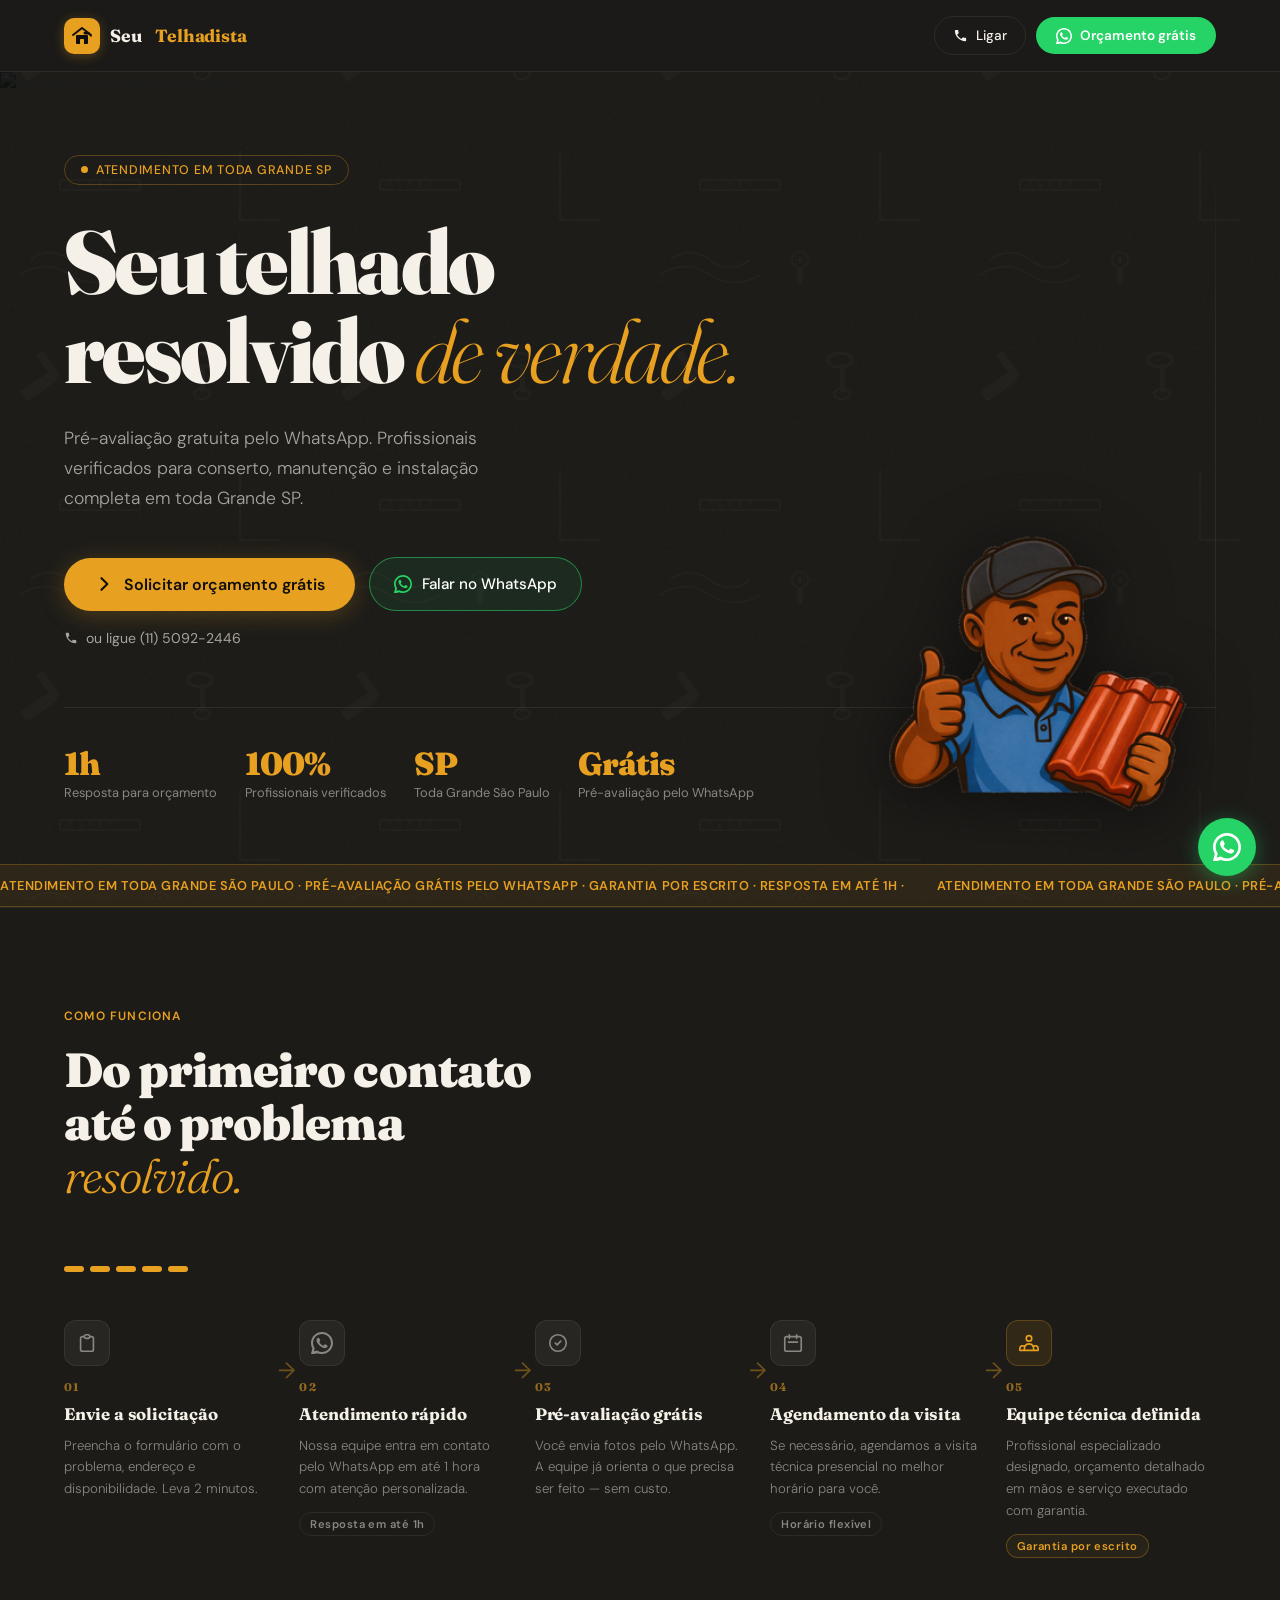
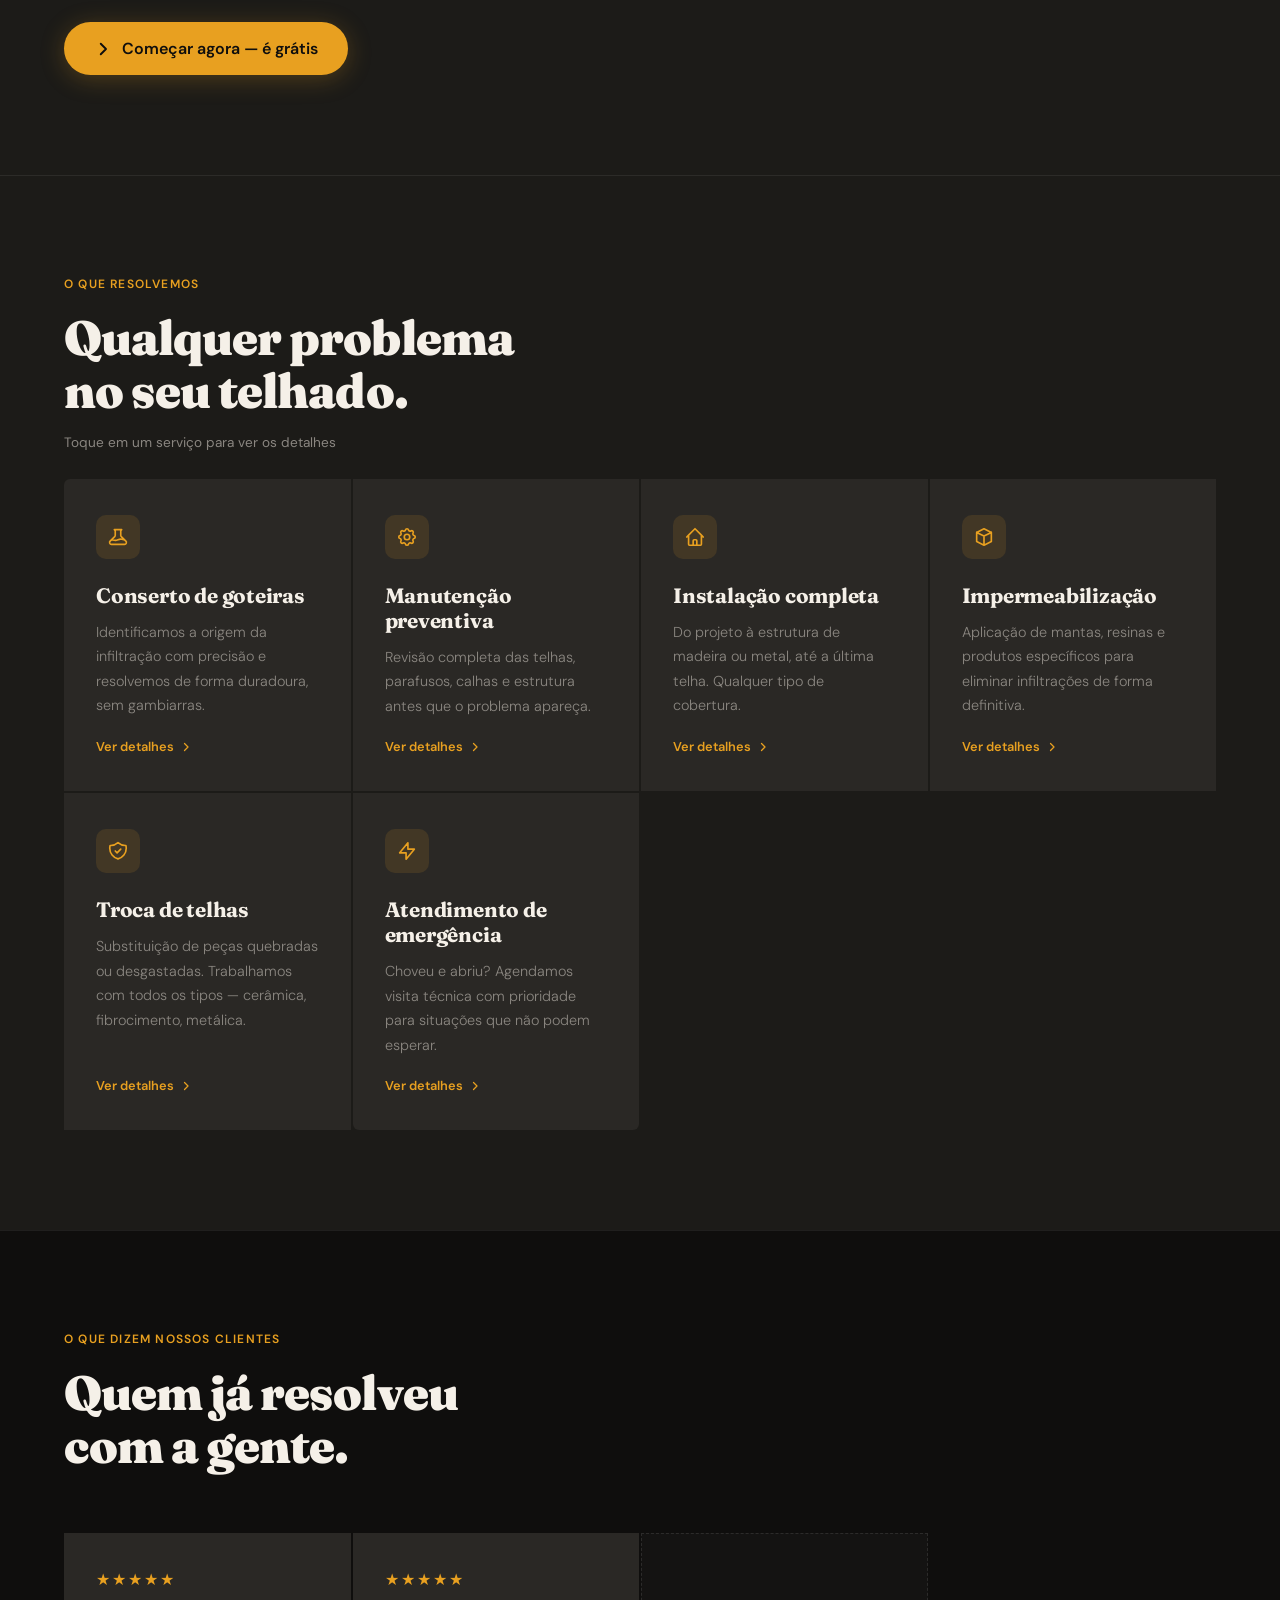
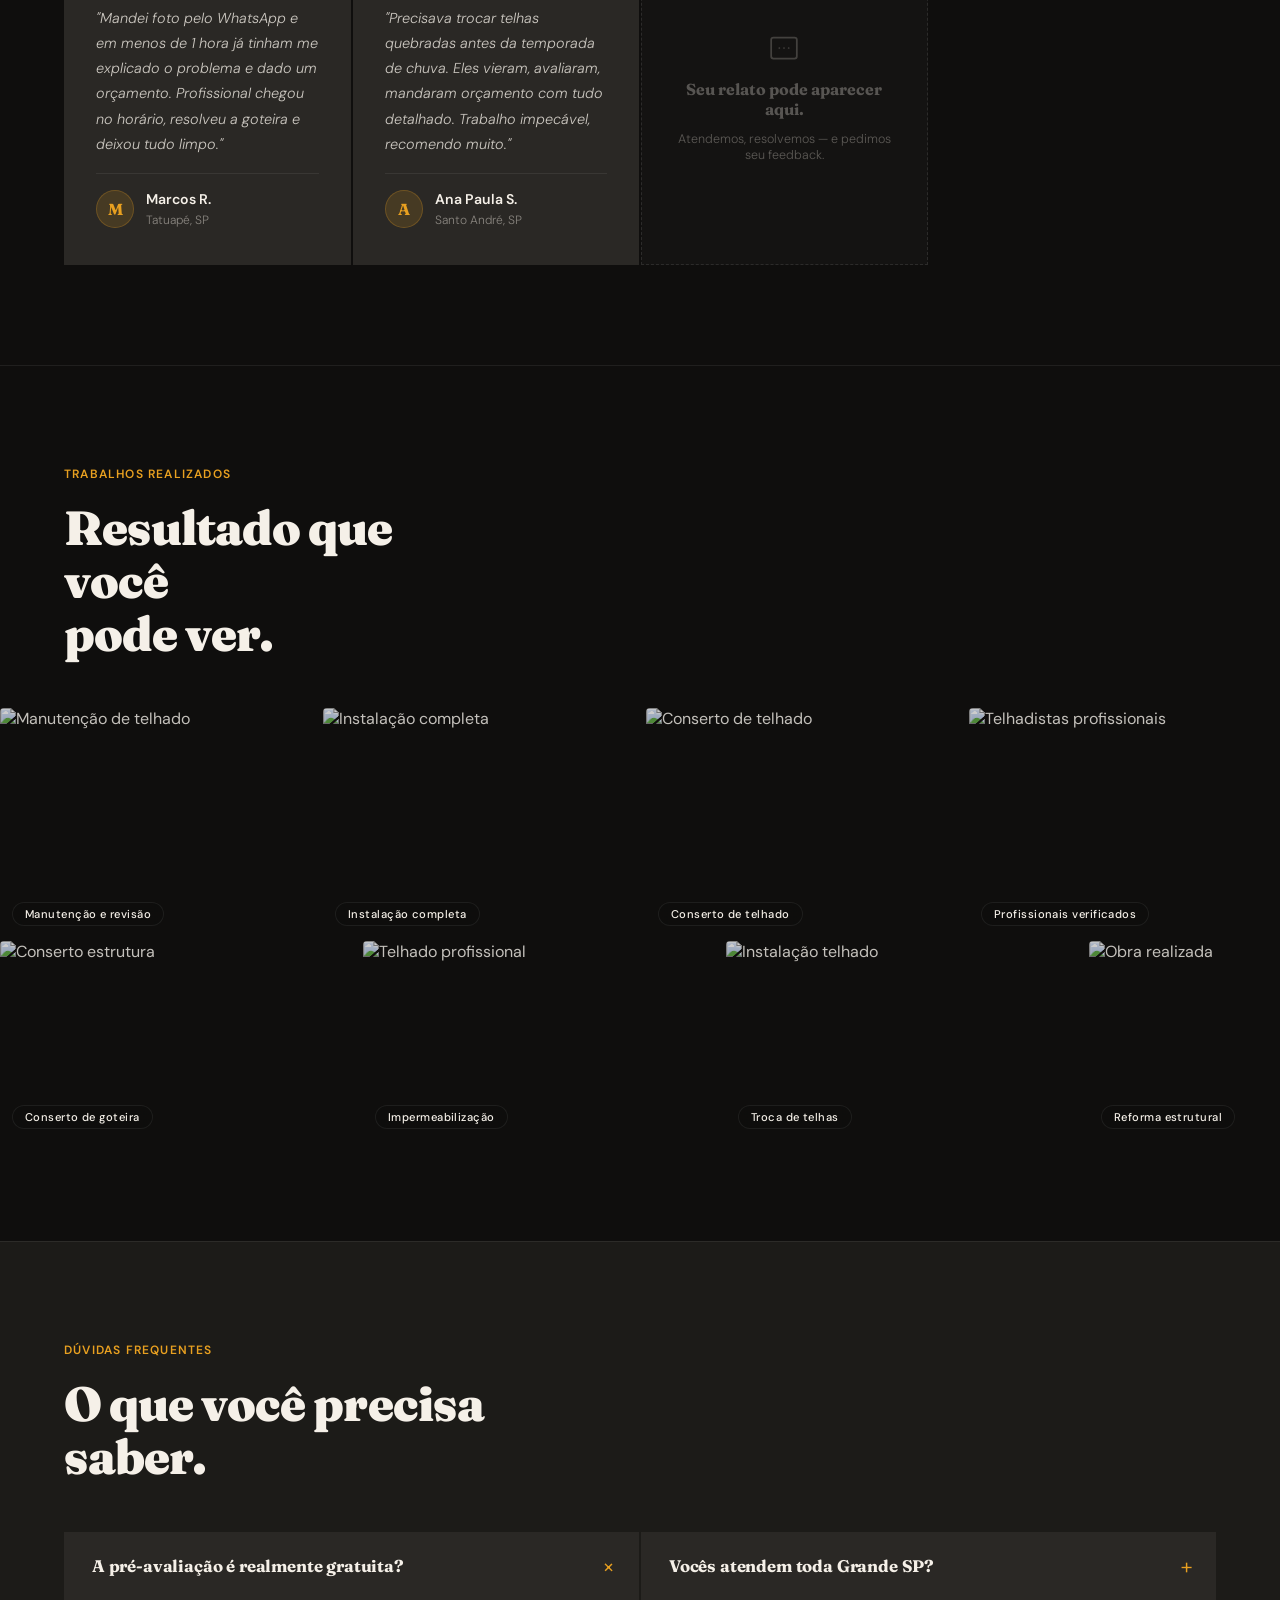
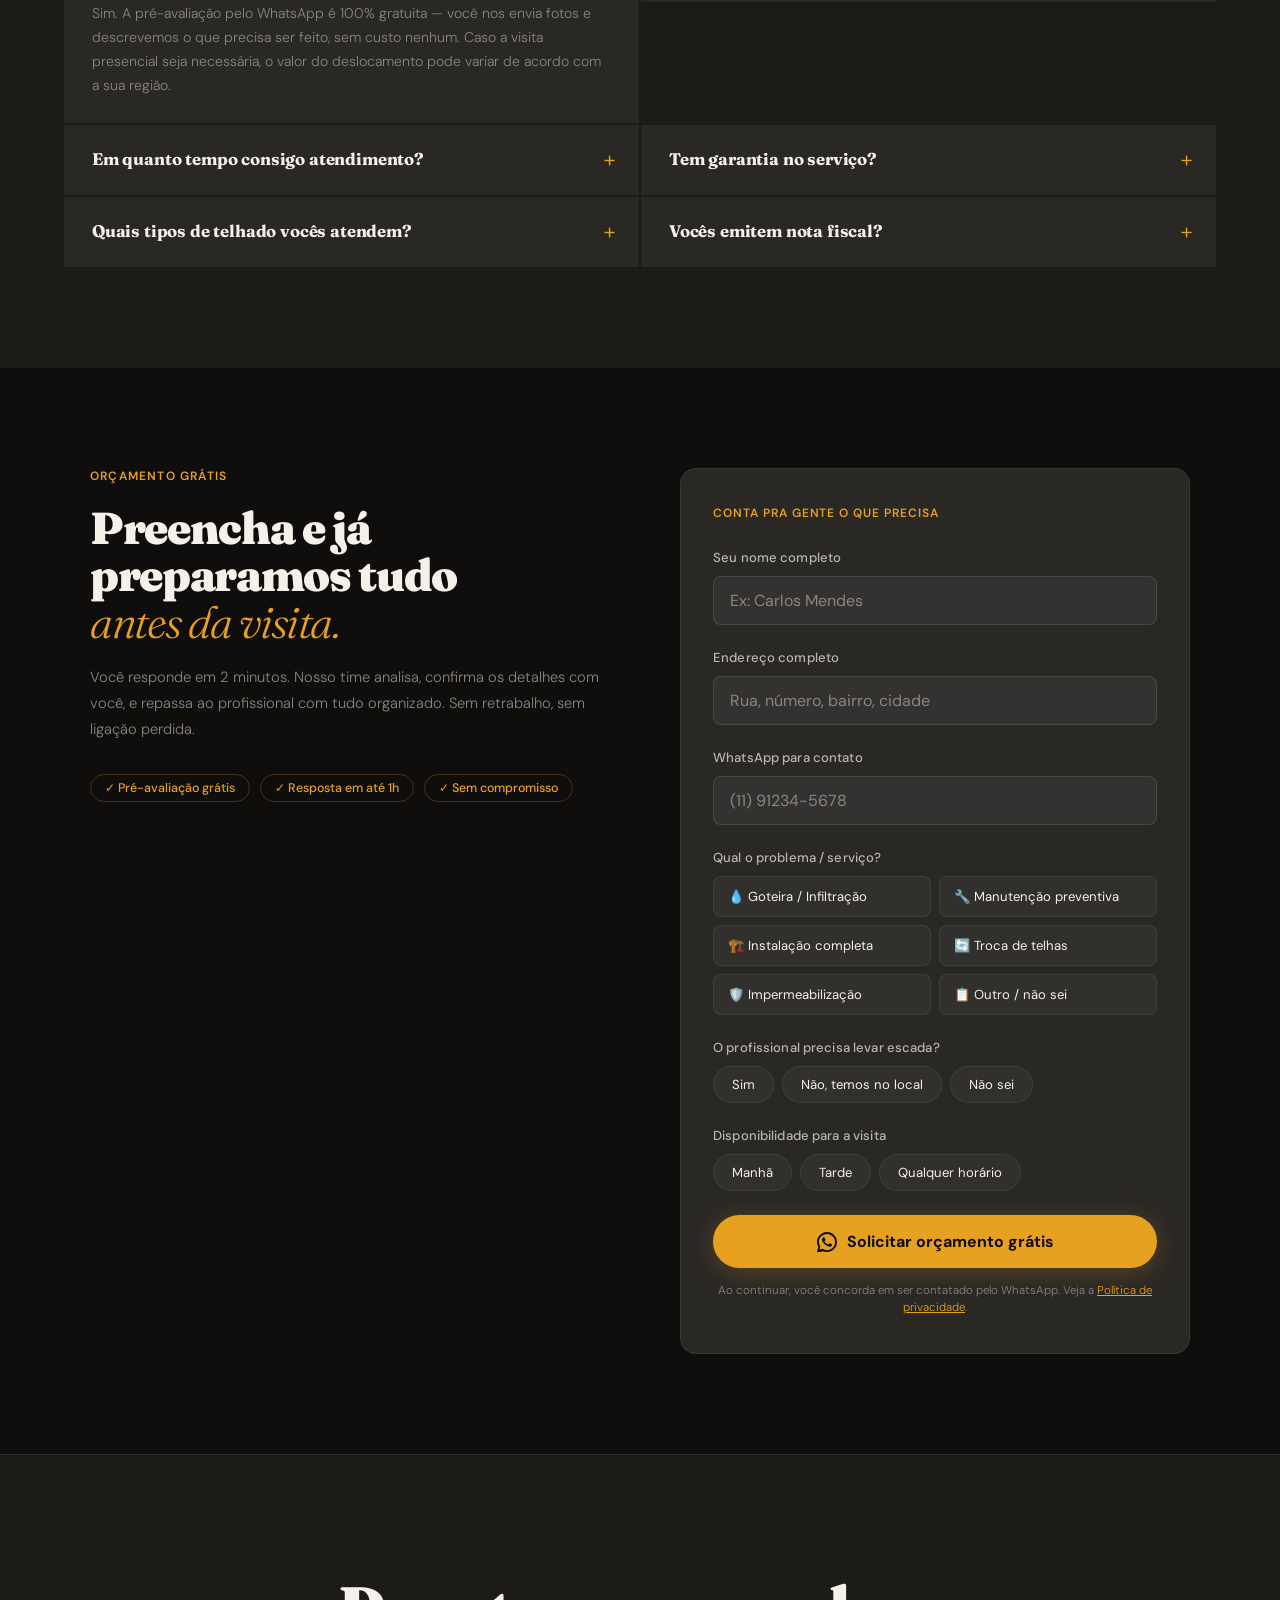
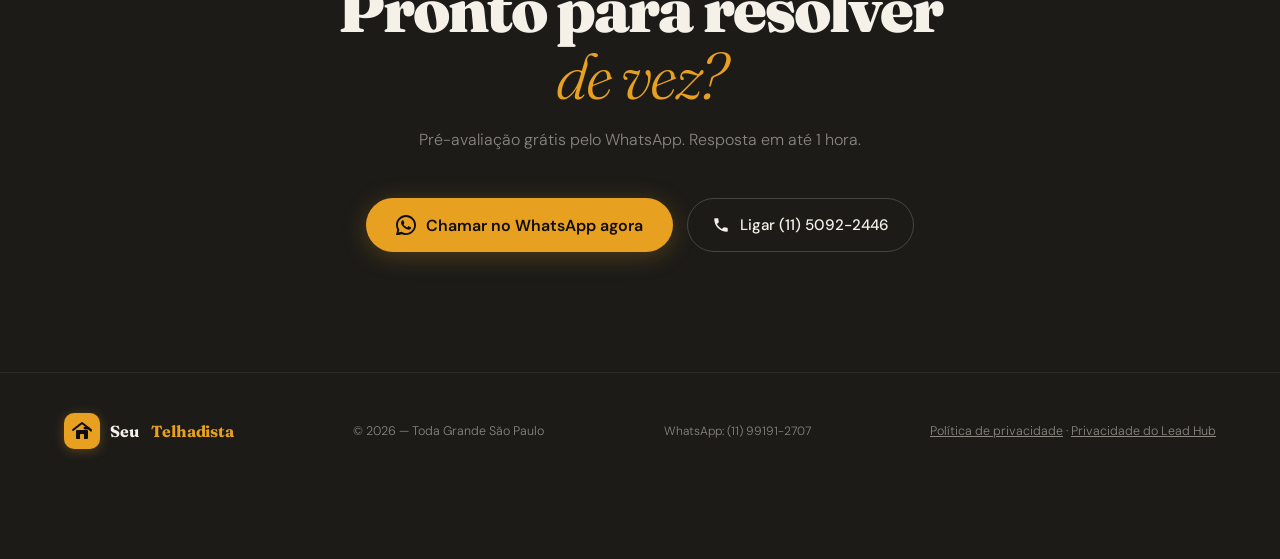
==== commit e80c7bbb: "Reestrutura landing no padrão J.A e integra Lead Hub - Separa index.html em styles.css e script.js; " ====
--- a/index.html
+++ b/index.html
@@ -4,14 +4,65 @@
   <meta charset="UTF-8" />
   <meta name="viewport" content="width=device-width, initial-scale=1.0"/>
   <title>Telhadistas Profissionais em São Paulo | Orçamento Grátis</title>
-  <link rel="icon" type="image/png" href="[data-uri]"/>
   <meta name="description" content="Conserto, manutenção e instalação de telhados em toda Grande SP. Profissionais verificados. Orçamento grátis em até 1h.">
+  <link rel="canonical" href="https://seutelhadista.com.br/">
+  <link rel="icon" type="image/png" href="assets/favicon.png"/>
+  <meta name="theme-color" content="#1c1b18">
+
+  <meta property="og:type" content="website">
+  <meta property="og:locale" content="pt_BR">
+  <meta property="og:title" content="Seu Telhadista | Telhadistas profissionais em São Paulo">
+  <meta property="og:description" content="Conserto de goteiras, troca de telhas, impermeabilização e instalação completa em toda Grande SP. Pré-avaliação grátis pelo WhatsApp.">
+  <meta property="og:url" content="https://seutelhadista.com.br/">
+  <meta property="og:image" content="https://seutelhadista.com.br/assets/mascote.png">
+
+  <script type="application/ld+json">
+  {
+    "@context": "https://schema.org",
+    "@type": "RoofingContractor",
+    "name": "Seu Telhadista",
+    "url": "https://seutelhadista.com.br/",
+    "image": "https://seutelhadista.com.br/assets/mascote.png",
+    "logo": "https://seutelhadista.com.br/assets/favicon.png",
+    "telephone": "+551150922446",
+    "priceRange": "$$",
+    "areaServed": {
+      "@type": "AdministrativeArea",
+      "name": "Grande São Paulo, SP"
+    },
+    "address": {
+      "@type": "PostalAddress",
+      "addressLocality": "São Paulo",
+      "addressRegion": "SP",
+      "addressCountry": "BR"
+    }
+  }
+  </script>
+  <script type="application/ld+json">
+  {
+    "@context": "https://schema.org",
+    "@type": "FAQPage",
+    "mainEntity": [
+      { "@type": "Question", "name": "A pré-avaliação é realmente gratuita?", "acceptedAnswer": { "@type": "Answer", "text": "Sim. A pré-avaliação pelo WhatsApp é 100% gratuita — você nos envia fotos e descrevemos o que precisa ser feito, sem custo nenhum. Caso a visita presencial seja necessária, o valor do deslocamento pode variar de acordo com a sua região." } },
+      { "@type": "Question", "name": "Vocês atendem toda Grande SP?", "acceptedAnswer": { "@type": "Answer", "text": "Sim, atendemos toda a Grande São Paulo. Informe seu endereço no WhatsApp e confirmamos a disponibilidade." } },
+      { "@type": "Question", "name": "Em quanto tempo consigo atendimento?", "acceptedAnswer": { "@type": "Answer", "text": "Respondemos em até 1 hora. Para emergências (chuva forte, telhado aberto), damos prioridade de agenda." } },
+      { "@type": "Question", "name": "Tem garantia no serviço?", "acceptedAnswer": { "@type": "Answer", "text": "Sim. Todos os serviços têm garantia por escrito. As condições e prazo são detalhados no orçamento antes de você aprovar qualquer coisa." } },
+      { "@type": "Question", "name": "Quais tipos de telhado vocês atendem?", "acceptedAnswer": { "@type": "Answer", "text": "Cerâmica, fibrocimento, metálico, shingle, concreto — qualquer tipo de cobertura residencial ou comercial." } },
+      { "@type": "Question", "name": "Vocês emitem nota fiscal?", "acceptedAnswer": { "@type": "Answer", "text": "Sim. Trabalhamos de forma regularizada e emitimos nota para pessoa física e jurídica." } }
+    ]
+  }
+  </script>
+
+  <!-- Google Consent Mode (LGPD): negado até o aceite; o Lead Hub libera ao aceitar -->
+  <script>
+    window.dataLayer = window.dataLayer || [];
+    function gtag(){dataLayer.push(arguments);}
+    gtag('consent', 'default', { ad_storage: 'denied', analytics_storage: 'denied', ad_user_data: 'denied', ad_personalization: 'denied' });
+  </script>
 
   <!-- Google Ads gtag base -->
   <script async src="https://www.googletagmanager.com/gtag/js?id=AW-18035199724"></script>
   <script>
-    window.dataLayer = window.dataLayer || [];
-    function gtag(){dataLayer.push(arguments);}
     gtag('js', new Date());
     gtag('config', 'AW-18035199724');
   </script>
@@ -24,608 +75,15 @@
   })(window,document,'script','dataLayer','GTM-NFX8X4WV');</script>
   <!-- ========== FIM GTM HEAD ========== -->
 
+  <!-- Lead Hub -->
+  <script src="https://leadinghub.netlify.app/tracker.js" data-key="pk_a97a2673c0844746a6a62eaeb35a6b3b" data-consent="banner" async></script>
+  <!-- Fim Lead Hub -->
+
   <link rel="preconnect" href="https://fonts.googleapis.com">
   <link rel="preconnect" href="https://fonts.gstatic.com" crossorigin>
-  <link href="https://fonts.googleapis.com/css2?family=Fraunces:ital,wght@0,300;0,400;0,700;0,900;1,300&family=DM+Sans:wght@300;400;500&display=swap" rel="stylesheet">
-
-  <style>
-    *, *::before, *::after { box-sizing: border-box; margin: 0; padding: 0; }
-
-    :root {
-      --ink:     #0f0e0d;
-      --stone:   #1c1b18;
-      --warm:    #2a2825;
-      --amber:   #e8a020;
-      --amber2:  #f5c15e;
-      --cream:   #f5f0e8;
-      --muted:   #8a8680;
-      --border:  rgba(255,255,255,0.07);
-      --r:       6px;
-    }
-
-    html { scroll-behavior: smooth; }
-
-    body {
-      font-family: 'DM Sans', sans-serif;
-      background: var(--stone);
-      color: var(--cream);
-      min-height: 100vh;
-      overflow-x: hidden;
-    }
-
-    /* ── NOISE TEXTURE OVERLAY ── */
-    body::before {
-      content: '';
-      position: fixed; inset: 0; z-index: 0; pointer-events: none;
-      background-image: url("data:image/svg+xml,%3Csvg viewBox='0 0 256 256' xmlns='http://www.w3.org/2000/svg'%3E%3Cfilter id='n'%3E%3CfeTurbulence type='fractalNoise' baseFrequency='0.9' numOctaves='4' stitchTiles='stitch'/%3E%3C/filter%3E%3Crect width='100%25' height='100%25' filter='url(%23n)' opacity='0.04'/%3E%3C/svg%3E");
-      opacity: 0.5;
-    }
-
-    section, header, footer, nav { position: relative; z-index: 1; }
-
-    /* ── NAVBAR ── */
-    nav {
-      display: flex; align-items: center; justify-content: space-between;
-      padding: 20px 5vw;
-      border-bottom: 1px solid var(--border);
-      position: sticky; top: 0; z-index: 100;
-      background: rgba(28,27,24,0.92);
-      backdrop-filter: blur(12px);
-    }
-
-    .logo {
-      font-family: 'Fraunces', serif;
-      font-size: 1.1rem;
-      font-weight: 700;
-      letter-spacing: -0.01em;
-      color: var(--cream);
-      display: flex;
-      align-items: center;
-      gap: 10px;
-      text-decoration: none;
-    }
-    .logo span { color: var(--amber); }
-    .logo-mark {
-      width: 36px; height: 36px;
-      background: var(--amber);
-      border-radius: 10px;
-      display: flex; align-items: center; justify-content: center;
-      flex-shrink: 0;
-      box-shadow: 0 2px 12px rgba(232,160,32,0.3);
-    }
-
-    .nav-cta {
-      display: flex; align-items: center; gap: 10px;
-    }
-
-    .btn-wpp {
-      display: inline-flex; align-items: center; gap: 8px;
-      background: #25D366;
-      color: #fff;
-      font-family: 'DM Sans', sans-serif;
-      font-size: 0.85rem;
-      font-weight: 600;
-      padding: 10px 20px;
-      border-radius: 100px;
-      text-decoration: none;
-      transition: background 0.2s, transform 0.15s;
-      cursor: pointer;
-      border: none;
-      white-space: nowrap;
-    }
-    .btn-wpp:hover { background: #20bc5a; transform: translateY(-1px); }
-    .btn-wpp svg { width: 16px; height: 16px; flex-shrink: 0; }
-
-    .btn-ghost {
-      display: inline-flex; align-items: center; gap: 8px;
-      color: var(--cream);
-      font-family: 'DM Sans', sans-serif;
-      font-size: 0.85rem;
-      font-weight: 500;
-      padding: 10px 18px;
-      border-radius: 100px;
-      border: 1px solid var(--border);
-      text-decoration: none;
-      transition: border-color 0.2s, background 0.2s;
-    }
-    .btn-ghost:hover { border-color: var(--amber); background: rgba(232,160,32,0.06); }
-
-    /* ── HERO ── */
-    .hero {
-      min-height: 88vh;
-      display: flex; flex-direction: column; justify-content: center;
-      padding: 80px 5vw 60px;
-      position: relative;
-      overflow: hidden;
-    }
-
-    .hero-badge {
-      display: inline-flex; align-items: center; gap: 8px;
-      border: 1px solid rgba(232,160,32,0.3);
-      border-radius: 100px;
-      padding: 6px 16px;
-      font-size: 0.78rem;
-      font-weight: 500;
-      letter-spacing: 0.06em;
-      text-transform: uppercase;
-      color: var(--amber);
-      margin-bottom: 32px;
-      width: fit-content;
-      animation: fadeUp 0.7s ease both;
-    }
-
-    .pulse-dot {
-      width: 7px; height: 7px;
-      background: var(--amber);
-      border-radius: 50%;
-      animation: pulse 2s infinite;
-    }
-    @keyframes pulse {
-      0%,100% { opacity: 1; transform: scale(1); }
-      50% { opacity: 0.4; transform: scale(0.7); }
-    }
-
-    h1 {
-      font-family: 'Fraunces', serif;
-      font-size: clamp(2.8rem, 7vw, 6rem);
-      font-weight: 900;
-      line-height: 1.0;
-      letter-spacing: -0.03em;
-      max-width: 780px;
-      animation: fadeUp 0.7s 0.1s ease both;
-    }
-    h1 em {
-      font-style: italic;
-      color: var(--amber);
-      font-weight: 300;
-    }
-
-    .hero-sub {
-      margin-top: 28px;
-      font-size: 1.1rem;
-      color: var(--muted);
-      max-width: 480px;
-      line-height: 1.7;
-      font-weight: 300;
-      animation: fadeUp 0.7s 0.2s ease both;
-    }
-
-    .hero-actions {
-      display: flex; flex-wrap: wrap; align-items: center; gap: 14px;
-      margin-top: 44px;
-      animation: fadeUp 0.7s 0.3s ease both;
-    }
-
-    .btn-primary {
-      display: inline-flex; align-items: center; gap: 10px;
-      background: var(--amber);
-      color: var(--ink);
-      font-family: 'DM Sans', sans-serif;
-      font-size: 1rem;
-      font-weight: 600;
-      padding: 16px 30px;
-      border-radius: 100px;
-      text-decoration: none;
-      border: none;
-      cursor: pointer;
-      transition: background 0.2s, transform 0.15s, box-shadow 0.2s;
-      box-shadow: 0 4px 24px rgba(232,160,32,0.25);
-    }
-    .btn-primary:hover { background: var(--amber2); transform: translateY(-2px); box-shadow: 0 8px 32px rgba(232,160,32,0.35); }
-
-    .btn-call {
-      display: inline-flex; align-items: center; gap: 10px;
-      color: var(--cream);
-      font-size: 0.95rem;
-      font-weight: 500;
-      text-decoration: none;
-      padding: 16px 24px;
-      border-radius: 100px;
-      border: 1px solid var(--border);
-      transition: border-color 0.2s;
-    }
-    .btn-call:hover { border-color: var(--amber); }
-
-    .hero-trust {
-      display: flex; flex-wrap: wrap; gap: 28px;
-      margin-top: 60px;
-      padding-top: 40px;
-      border-top: 1px solid var(--border);
-      animation: fadeUp 0.7s 0.4s ease both;
-    }
-    .trust-item {
-      display: flex; flex-direction: column;
-    }
-    .trust-num {
-      font-family: 'Fraunces', serif;
-      font-size: 2rem;
-      font-weight: 900;
-      color: var(--amber);
-      letter-spacing: -0.03em;
-      line-height: 1;
-    }
-    .trust-label {
-      font-size: 0.8rem;
-      color: var(--muted);
-      margin-top: 4px;
-      font-weight: 400;
-    }
-
-    /* decorative grid line */
-    .hero::after {
-      content: '';
-      position: absolute;
-      right: 5vw; top: 80px; bottom: 60px;
-      width: 1px;
-      background: linear-gradient(to bottom, transparent, var(--border) 30%, var(--border) 70%, transparent);
-    }
-
-    /* ── SERVICES ── */
-    .services {
-      padding: 100px 5vw;
-      border-top: 1px solid var(--border);
-    }
-
-    .section-label {
-      font-size: 0.75rem;
-      font-weight: 600;
-      letter-spacing: 0.1em;
-      text-transform: uppercase;
-      color: var(--amber);
-      margin-bottom: 20px;
-    }
-
-    .section-title {
-      font-family: 'Fraunces', serif;
-      font-size: clamp(2rem, 4vw, 3rem);
-      font-weight: 900;
-      letter-spacing: -0.02em;
-      line-height: 1.1;
-      max-width: 500px;
-      margin-bottom: 60px;
-    }
-
-    .services-grid {
-      display: grid;
-      grid-template-columns: repeat(auto-fill, minmax(280px, 1fr));
-      gap: 2px;
-    }
-
-    .service-card {
-      background: var(--warm);
-      padding: 36px 32px;
-      transition: background 0.2s;
-    }
-    .service-card:hover { background: #2f2d29; }
-    .service-card:first-child { border-radius: var(--r) 0 0 0; }
-    .service-card:last-child  { border-radius: 0 0 var(--r) var(--r); }
-
-    .service-icon {
-      width: 44px; height: 44px;
-      border-radius: 10px;
-      background: rgba(232,160,32,0.12);
-      display: flex; align-items: center; justify-content: center;
-      margin-bottom: 24px;
-      color: var(--amber);
-    }
-
-    .service-card h3 {
-      font-family: 'Fraunces', serif;
-      font-size: 1.3rem;
-      font-weight: 700;
-      margin-bottom: 12px;
-      letter-spacing: -0.01em;
-    }
-
-    .service-card p {
-      font-size: 0.9rem;
-      color: var(--muted);
-      line-height: 1.7;
-      font-weight: 300;
-    }
-
-    /* ── PROCESS ── */
-    .process {
-      padding: 100px 5vw;
-      border-top: 1px solid var(--border);
-      background: var(--ink);
-    }
-
-    .steps {
-      display: grid;
-      grid-template-columns: repeat(auto-fill, minmax(220px, 1fr));
-      gap: 1px;
-      margin-top: 60px;
-    }
-
-    .step {
-      padding: 40px 32px;
-      background: var(--stone);
-      position: relative;
-    }
-
-    .step-number {
-      font-family: 'Fraunces', serif;
-      font-size: 3.5rem;
-      font-weight: 900;
-      color: rgba(232,160,32,0.15);
-      line-height: 1;
-      margin-bottom: 20px;
-      letter-spacing: -0.05em;
-    }
-
-    .step h3 {
-      font-size: 1rem;
-      font-weight: 600;
-      margin-bottom: 10px;
-    }
-
-    .step p {
-      font-size: 0.85rem;
-      color: var(--muted);
-      line-height: 1.7;
-      font-weight: 300;
-    }
-
-    /* ── FAQ ── */
-    .faq {
-      padding: 100px 5vw;
-      border-top: 1px solid var(--border);
-    }
-
-    .faq-grid {
-      display: grid;
-      grid-template-columns: 1fr 1fr;
-      gap: 2px;
-      margin-top: 60px;
-    }
-
-    @media (max-width: 700px) { .faq-grid { grid-template-columns: 1fr; } }
-
-    .faq-item {
-      background: var(--warm);
-      padding: 32px;
-    }
-
-    .faq-item h4 {
-      font-family: 'Fraunces', serif;
-      font-size: 1.05rem;
-      font-weight: 700;
-      margin-bottom: 12px;
-      letter-spacing: -0.01em;
-    }
-
-    .faq-item p {
-      font-size: 0.88rem;
-      color: var(--muted);
-      line-height: 1.7;
-      font-weight: 300;
-    }
-
-    /* ── CTA FINAL ── */
-    .cta-section {
-      padding: 120px 5vw;
-      border-top: 1px solid var(--border);
-      text-align: center;
-      background: var(--ink);
-    }
-
-    .cta-section h2 {
-      font-family: 'Fraunces', serif;
-      font-size: clamp(2.2rem, 5vw, 4rem);
-      font-weight: 900;
-      letter-spacing: -0.03em;
-      line-height: 1.05;
-      margin-bottom: 20px;
-    }
-
-    .cta-section h2 em {
-      color: var(--amber);
-      font-style: italic;
-      font-weight: 300;
-    }
-
-    .cta-section p {
-      color: var(--muted);
-      margin-bottom: 48px;
-      font-size: 1rem;
-      font-weight: 300;
-    }
-
-    .cta-actions {
-      display: flex; flex-wrap: wrap; justify-content: center; gap: 14px;
-    }
-
-    /* ── FOOTER ── */
-    footer {
-      padding: 40px 5vw;
-      border-top: 1px solid var(--border);
-      display: flex;
-      align-items: center;
-      justify-content: space-between;
-      flex-wrap: wrap;
-      gap: 16px;
-    }
-
-    footer .logo { font-size: 1rem; }
-
-    footer p {
-      font-size: 0.78rem;
-      color: var(--muted);
-      font-weight: 300;
-    }
-
-    /* ── FLOATING WPP ── */
-    .float-wpp {
-      position: fixed;
-      bottom: 28px; right: 28px; z-index: 999;
-      width: 58px; height: 58px;
-      background: #25D366;
-      border-radius: 50%;
-      display: flex; align-items: center; justify-content: center;
-      box-shadow: 0 4px 20px rgba(37,211,102,0.4);
-      text-decoration: none;
-      transition: transform 0.2s, box-shadow 0.2s;
-    }
-    .float-wpp:hover { transform: scale(1.08); box-shadow: 0 8px 30px rgba(37,211,102,0.5); }
-    .float-wpp svg { width: 28px; height: 28px; }
-
-    /* ── HERO BG PHOTO ── */
-    .hero-photo-bg {
-      position: absolute;
-      inset: 0; z-index: 0;
-      overflow: hidden;
-    }
-    .hero-photo-bg img {
-      width: 100%; height: 100%;
-      object-fit: cover;
-      object-position: center 60%;
-      filter: brightness(0.12) saturate(0.4);
-    }
-    .hero > *:not(.hero-photo-bg) { position: relative; z-index: 1; }
-
-    /* ── GALLERY ── */
-    .gallery {
-      padding: 100px 5vw;
-      border-top: 1px solid var(--border);
-      background: var(--ink);
-    }
-
-    .gallery-grid {
-      display: grid;
-      grid-template-columns: 2fr 1fr 1fr;
-      grid-template-rows: 280px 220px;
-      gap: 3px;
-      margin-top: 48px;
-      border-radius: 12px;
-      overflow: hidden;
-    }
-
-    @media (max-width: 760px) {
-      .gallery-grid {
-        grid-template-columns: 1fr 1fr;
-        grid-template-rows: 200px 200px 200px;
-      }
-      .gallery-item:first-child { grid-column: 1 / -1; }
-    }
-
-    .gallery-item {
-      overflow: hidden;
-      position: relative;
-    }
-
-    .gallery-item img {
-      width: 100%; height: 100%;
-      object-fit: cover;
-      transition: transform 0.5s ease, filter 0.4s;
-      filter: brightness(0.85) saturate(0.9);
-    }
-    .gallery-item:hover img {
-      transform: scale(1.05);
-      filter: brightness(1) saturate(1.1);
-    }
-
-    .gallery-item-label {
-      position: absolute;
-      bottom: 14px; left: 14px;
-      background: rgba(15,14,13,0.7);
-      backdrop-filter: blur(6px);
-      border: 1px solid var(--border);
-      border-radius: 100px;
-      padding: 5px 14px;
-      font-size: 0.72rem;
-      font-weight: 500;
-      color: var(--cream);
-      letter-spacing: 0.03em;
-    }
-
-    .gallery-item:first-child { grid-row: 1 / 3; }
-
-    /* ── CONSTRUCTION TEXTURE ── */
-    body::after {
-      content: '';
-      position: fixed; inset: 0; z-index: 0; pointer-events: none;
-      background-image: url("data:image/svg+xml,%3Csvg xmlns='http://www.w3.org/2000/svg' width='320' height='320' opacity='0.022'%3E%3C!-- martelo --%3E%3Crect x='20' y='60' width='38' height='12' rx='3' fill='%23fff' transform='rotate(-35 39 66)'/%3E%3Crect x='44' y='30' width='8' height='30' rx='2' fill='%23fff' transform='rotate(-35 48 45)'/%3E%3C!-- chave inglesa --%3E%3Cellipse cx='200' cy='40' rx='12' ry='7' fill='none' stroke='%23fff' stroke-width='3'/%3E%3Crect x='200' y='44' width='5' height='28' rx='2' fill='%23fff'/%3E%3Cellipse cx='202' cy='74' rx='8' ry='5' fill='none' stroke='%23fff' stroke-width='2.5'/%3E%3C!-- régua --%3E%3Crect x='60' y='180' width='80' height='10' rx='2' fill='none' stroke='%23fff' stroke-width='2'/%3E%3Cline x1='70' y1='180' x2='70' y2='186' stroke='%23fff' stroke-width='1.5'/%3E%3Cline x1='80' y1='180' x2='80' y2='188' stroke='%23fff' stroke-width='1.5'/%3E%3Cline x1='90' y1='180' x2='90' y2='186' stroke='%23fff' stroke-width='1.5'/%3E%3Cline x1='100' y1='180' x2='100' y2='188' stroke='%23fff' stroke-width='1.5'/%3E%3Cline x1='110' y1='180' x2='110' y2='186' stroke='%23fff' stroke-width='1.5'/%3E%3C!-- esquadro --%3E%3Cpath d='M240 150 L240 220 L280 220' fill='none' stroke='%23fff' stroke-width='2.5' stroke-linejoin='round'/%3E%3C!-- parafuso --%3E%3Ccircle cx='160' cy='260' r='8' fill='none' stroke='%23fff' stroke-width='2'/%3E%3Cline x1='156' y1='260' x2='164' y2='260' stroke='%23fff' stroke-width='1.5'/%3E%3Cline x1='160' y1='256' x2='160' y2='264' stroke='%23fff' stroke-width='1.5'/%3E%3Crect x='157' y='268' width='6' height='16' rx='2' fill='%23fff'/%3E%3C!-- telha --%3E%3Cpath d='M30 260 Q50 245 70 260 Q90 275 110 260' fill='none' stroke='%23fff' stroke-width='2'/%3E%3Cpath d='M20 275 Q45 258 70 275 Q95 290 120 275' fill='none' stroke='%23fff' stroke-width='2'/%3E%3C/svg%3E");
-      background-size: 320px 320px;
-      background-repeat: repeat;
-    }
-
-    /* ── FLOW DYNAMICS ── */
-    .flow-step {
-      opacity: 0;
-      transform: translateY(24px);
-      transition: opacity 0.5s ease, transform 0.5s ease;
-    }
-    .flow-step.visible { opacity: 1; transform: translateY(0); }
-
-    .flow-arrow {
-      opacity: 0;
-      transition: opacity 0.4s ease;
-    }
-    .flow-arrow.visible { opacity: 0.4; }
-
-    .flow-step:hover .flow-icon {
-      background: rgba(232,160,32,0.12);
-      border-color: rgba(232,160,32,0.3);
-      color: var(--amber);
-      transform: scale(1.08);
-      transition: all 0.2s ease;
-    }
-
-    .flow-step .flow-icon {
-      transition: all 0.2s ease;
-    }
-
-    .flow-progress {
-      display: flex;
-      align-items: center;
-      gap: 6px;
-      margin-bottom: 48px;
-    }
-
-    .flow-progress-dot {
-      width: 6px; height: 6px;
-      border-radius: 50%;
-      background: var(--border);
-      transition: background 0.3s;
-    }
-    .flow-progress-dot.active { background: var(--amber); width: 20px; border-radius: 3px; }
-
-
-    /* ── MASCOTE HERO ── */
-    .hero-mascote {
-      position: absolute;
-      right: 6vw;
-      bottom: 0;
-      z-index: 2;
-      pointer-events: none;
-    }
-    .mascote-img {
-      height: 340px;
-      width: auto;
-      display: block;
-      filter: drop-shadow(0 8px 32px rgba(0,0,0,0.5));
-      animation: mascoteEntrada 0.8s 0.3s ease both;
-    }
-    @keyframes mascoteEntrada {
-      from { opacity: 0; transform: translateY(30px); }
-      to   { opacity: 1; transform: translateY(0); }
-    }
-    @media (max-width: 860px) {
-      .hero-mascote { display: none; }
-    }
-
-    /* ── ANIMATIONS ── */
-    @keyframes fadeUp {
-      from { opacity: 0; transform: translateY(20px); }
-      to   { opacity: 1; transform: translateY(0); }
-    }
-
-    @media (max-width: 600px) {
-      nav .btn-ghost { display: none; }
-      .hero::after { display: none; }
-    }
-  </style>
+  <link rel="preconnect" href="https://images.unsplash.com">
+  <link href="https://fonts.googleapis.com/css2?family=Fraunces:ital,wght@0,300;0,400;0,700;0,900;1,300&family=DM+Sans:wght@300;400;500;600;700&display=swap" rel="stylesheet">
+  <link rel="stylesheet" href="styles.css">
 </head>
 <body>
 
@@ -634,26 +92,26 @@
 height="0" width="0" style="display:none;visibility:hidden"></iframe></noscript>
 <!-- ========== FIM GTM NOSCRIPT ========== -->
 
+<svg width="0" height="0" style="position:absolute" aria-hidden="true">
+  <symbol id="i-wpp" viewBox="0 0 24 24"><path fill="currentColor" d="M17.472 14.382c-.297-.149-1.758-.867-2.03-.967-.273-.099-.471-.148-.67.15-.197.297-.767.966-.94 1.164-.173.199-.347.223-.644.075-.297-.15-1.255-.463-2.39-1.475-.883-.788-1.48-1.761-1.653-2.059-.173-.297-.018-.458.13-.606.134-.133.298-.347.446-.52.149-.174.198-.298.298-.497.099-.198.05-.371-.025-.52-.075-.149-.669-1.612-.916-2.207-.242-.579-.487-.5-.669-.51-.173-.008-.371-.01-.57-.01-.198 0-.52.074-.792.372-.272.297-1.04 1.016-1.04 2.479 0 1.462 1.065 2.875 1.213 3.074.149.198 2.096 3.2 5.077 4.487.709.306 1.262.489 1.694.625.712.227 1.36.195 1.871.118.571-.085 1.758-.719 2.006-1.413.248-.694.248-1.289.173-1.413-.074-.124-.272-.198-.57-.347z"/><path fill="currentColor" d="M12 0C5.373 0 0 5.373 0 12c0 2.126.549 4.126 1.516 5.86L.057 23.704a.75.75 0 00.918.943l5.94-1.483A11.943 11.943 0 0012 24c6.627 0 12-5.373 12-12S18.627 0 12 0zm0 21.75a9.71 9.71 0 01-4.95-1.352l-.355-.21-3.527.881.895-3.437-.23-.371A9.718 9.718 0 012.25 12C2.25 6.615 6.615 2.25 12 2.25S21.75 6.615 21.75 12 17.385 21.75 12 21.75z"/></symbol>
+  <symbol id="i-arrow" viewBox="0 0 24 24"><path fill="none" stroke="currentColor" stroke-width="2.5" stroke-linecap="round" stroke-linejoin="round" d="M9 5l7 7-7 7"/></symbol>
+  <symbol id="i-phone" viewBox="0 0 24 24"><path fill="currentColor" d="M6.6 10.8c1.4 2.8 3.8 5.1 6.6 6.6l2.2-2.2c.3-.3.7-.4 1-.2 1.1.4 2.3.6 3.6.6.6 0 1 .4 1 1V20c0 .6-.4 1-1 1C10.6 21 3 13.4 3 4c0-.6.4-1 1-1h3.5c.6 0 1 .4 1 1 0 1.3.2 2.5.6 3.6.1.4 0 .8-.3 1.1l-2.2 2.1z"/></symbol>
+  <symbol id="i-logo" viewBox="0 0 22 22"><path d="M2 10L11 3L20 10" fill="none" stroke="#0f0e0d" stroke-width="2" stroke-linecap="round" stroke-linejoin="round"/><rect x="5" y="10" width="12" height="9" rx="1" fill="#0f0e0d"/><rect x="9" y="14" width="4" height="5" rx="0.5" fill="#e8a020"/><ellipse cx="15.5" cy="8" rx="3" ry="1.5" fill="#0f0e0d"/><line x1="18" y1="9" x2="20" y2="11" stroke="#0f0e0d" stroke-width="1.5" stroke-linecap="round"/></symbol>
+</svg>
+
 <!-- NAV -->
 <nav>
   <a href="#" class="logo">
-    <div class="logo-mark">
-      <svg width="22" height="22" viewBox="0 0 22 22" fill="none" xmlns="http://www.w3.org/2000/svg">
-        <path d="M2 10L11 3L20 10" stroke="#0f0e0d" stroke-width="2" stroke-linecap="round" stroke-linejoin="round"/>
-        <rect x="5" y="10" width="12" height="9" rx="1" fill="#0f0e0d"/>
-        <rect x="9" y="14" width="4" height="5" rx="0.5" fill="#e8a020"/>
-        <ellipse cx="15.5" cy="8" rx="3" ry="1.5" fill="#0f0e0d"/>
-        <line x1="18" y1="9" x2="20" y2="11" stroke="#0f0e0d" stroke-width="1.5" stroke-linecap="round"/>
-      </svg>
-    </div>
+    <div class="logo-mark"><svg width="22" height="22"><use href="#i-logo"/></svg></div>
     Seu&nbsp;<span>Telhadista</span>
   </a>
   <div class="nav-cta">
-
-    <a
-      href="#orcamento"
-      class="btn-wpp" id="btn-wpp-nav">
-      <svg xmlns="http://www.w3.org/2000/svg" viewBox="0 0 24 24" fill="currentColor"><path d="M17.472 14.382c-.297-.149-1.758-.867-2.03-.967-.273-.099-.471-.148-.67.15-.197.297-.767.966-.94 1.164-.173.199-.347.223-.644.075-.297-.15-1.255-.463-2.39-1.475-.883-.788-1.48-1.761-1.653-2.059-.173-.297-.018-.458.13-.606.134-.133.298-.347.446-.52.149-.174.198-.298.298-.497.099-.198.05-.371-.025-.52-.075-.149-.669-1.612-.916-2.207-.242-.579-.487-.5-.669-.51-.173-.008-.371-.01-.57-.01-.198 0-.52.074-.792.372-.272.297-1.04 1.016-1.04 2.479 0 1.462 1.065 2.875 1.213 3.074.149.198 2.096 3.2 5.077 4.487.709.306 1.262.489 1.694.625.712.227 1.36.195 1.871.118.571-.085 1.758-.719 2.006-1.413.248-.694.248-1.289.173-1.413-.074-.124-.272-.198-.57-.347z"/><path d="M12 0C5.373 0 0 5.373 0 12c0 2.126.549 4.126 1.516 5.86L.057 23.704a.75.75 0 00.918.943l5.94-1.483A11.943 11.943 0 0012 24c6.627 0 12-5.373 12-12S18.627 0 12 0zm0 21.75a9.71 9.71 0 01-4.95-1.352l-.355-.21-3.527.881.895-3.437-.23-.371A9.718 9.718 0 012.25 12C2.25 6.615 6.615 2.25 12 2.25S21.75 6.615 21.75 12 17.385 21.75 12 21.75z"/></svg>
+    <a href="tel:+551150922446" class="btn-ghost" id="btn-tel-nav">
+      <svg width="15" height="15"><use href="#i-phone"/></svg>
+      Ligar
+    </a>
+    <a href="#orcamento" class="btn-wpp" id="btn-wpp-nav">
+      <svg><use href="#i-wpp"/></svg>
       Orçamento grátis
     </a>
   </div>
@@ -665,9 +123,12 @@
     <img
       src="https://images.unsplash.com/photo-1558618666-fcd25c85cd64?w=1600&q=85&auto=format&fit=crop"
       alt="Telhado profissional São Paulo"
-      loading="eager"
+      loading="eager" fetchpriority="high"
     />
   </div>
+
+  <img src="assets/mascote.png" alt="" class="hero-avatar" width="96" height="96" aria-hidden="true"/>
+
   <div class="hero-badge">
     <span class="pulse-dot"></span>
     Atendimento em toda Grande SP
@@ -680,14 +141,20 @@
   </p>
 
   <div class="hero-actions">
-    <a
-      href="#orcamento"
-      class="btn-primary" id="btn-wpp-hero">
-      <svg xmlns="http://www.w3.org/2000/svg" width="20" height="20" fill="none" viewBox="0 0 24 24" stroke="currentColor" stroke-width="2.5"><path stroke-linecap="round" stroke-linejoin="round" d="M9 5l7 7-7 7"/></svg>
+    <a href="#orcamento" class="btn-primary" id="btn-wpp-hero">
+      <svg width="20" height="20"><use href="#i-arrow"/></svg>
       Solicitar orçamento grátis
     </a>
-
-  </div>
+    <a href="https://api.whatsapp.com/send?phone=551150922446&text=Oi%2C+vim+do+site+e+quero+um+or%C3%A7amento+de+telhado"
+       class="btn-call btn-call-wpp" data-wpp="hero" target="_blank" rel="noopener">
+      <svg width="18" height="18"><use href="#i-wpp"/></svg>
+      Falar no WhatsApp
+    </a>
+  </div>
+  <a href="tel:+551150922446" class="hero-tel" id="btn-tel-hero">
+    <svg width="14" height="14"><use href="#i-phone"/></svg>
+    ou ligue (11) 5092-2446
+  </a>
 
   <div class="hero-trust">
     <div class="trust-item">
@@ -708,9 +175,16 @@
     </div>
   </div>
   <div class="hero-mascote">
-    <img src="[data-uri]" alt="Telhadista profissional" class="mascote-img"/>
+    <img src="assets/mascote.png" alt="Telhadista profissional" class="mascote-img" width="300" height="300"/>
   </div>
 </header>
+
+<div class="marquee" aria-hidden="true">
+  <div class="marquee-track">
+    <span>Atendimento em toda Grande São Paulo · Pré-avaliação grátis pelo WhatsApp · Garantia por escrito · Resposta em até 1h ·</span>
+    <span>Atendimento em toda Grande São Paulo · Pré-avaliação grátis pelo WhatsApp · Garantia por escrito · Resposta em até 1h ·</span>
+  </div>
+</div>
 
 <!-- PROCESSO VISUAL -->
 <section class="flow-section">
@@ -731,7 +205,6 @@
       <div class="flow-icon">
         <svg xmlns="http://www.w3.org/2000/svg" width="22" height="22" fill="none" viewBox="0 0 24 24" stroke="currentColor" stroke-width="1.8"><path stroke-linecap="round" stroke-linejoin="round" d="M9 5H7a2 2 0 00-2 2v12a2 2 0 002 2h10a2 2 0 002-2V7a2 2 0 00-2-2h-2M9 5a2 2 0 002 2h2a2 2 0 002-2M9 5a2 2 0 012-2h2a2 2 0 012 2"/></svg>
       </div>
-      <div class="flow-line"></div>
       <div class="flow-num">01</div>
       <h3>Envie a solicitação</h3>
       <p>Preencha o formulário com o problema, endereço e disponibilidade. Leva 2 minutos.</p>
@@ -741,7 +214,7 @@
 
     <div class="flow-step">
       <div class="flow-icon">
-        <svg xmlns="http://www.w3.org/2000/svg" width="22" height="22" viewBox="0 0 24 24" fill="currentColor"><path d="M17.472 14.382c-.297-.149-1.758-.867-2.03-.967-.273-.099-.471-.148-.67.15-.197.297-.767.966-.94 1.164-.173.199-.347.223-.644.075-.297-.15-1.255-.463-2.39-1.475-.883-.788-1.48-1.761-1.653-2.059-.173-.297-.018-.458.13-.606.134-.133.298-.347.446-.52.149-.174.198-.298.298-.497.099-.198.05-.371-.025-.52-.075-.149-.669-1.612-.916-2.207-.242-.579-.487-.5-.669-.51-.173-.008-.371-.01-.57-.01-.198 0-.52.074-.792.372-.272.297-1.04 1.016-1.04 2.479 0 1.462 1.065 2.875 1.213 3.074.149.198 2.096 3.2 5.077 4.487.709.306 1.262.489 1.694.625.712.227 1.36.195 1.871.118.571-.085 1.758-.719 2.006-1.413.248-.694.248-1.289.173-1.413-.074-.124-.272-.198-.57-.347z"/><path d="M12 0C5.373 0 0 5.373 0 12c0 2.126.549 4.126 1.516 5.86L.057 23.704a.75.75 0 00.918.943l5.94-1.483A11.943 11.943 0 0012 24c6.627 0 12-5.373 12-12S18.627 0 12 0zm0 21.75a9.71 9.71 0 01-4.95-1.352l-.355-.21-3.527.881.895-3.437-.23-.371A9.718 9.718 0 012.25 12C2.25 6.615 6.615 2.25 12 2.25S21.75 6.615 21.75 12 17.385 21.75 12 21.75z"/></svg>
+        <svg width="22" height="22"><use href="#i-wpp"/></svg>
       </div>
       <div class="flow-num">02</div>
       <h3>Atendimento rápido</h3>
@@ -788,10 +261,80 @@
 
   <div class="flow-cta">
     <a href="#orcamento" class="btn-primary">
-      <svg xmlns="http://www.w3.org/2000/svg" width="18" height="18" fill="none" viewBox="0 0 24 24" stroke="currentColor" stroke-width="2.5"><path stroke-linecap="round" stroke-linejoin="round" d="M9 5l7 7-7 7"/></svg>
+      <svg width="18" height="18"><use href="#i-arrow"/></svg>
       Começar agora — é grátis
     </a>
   </div>
+</section>
+
+<!-- SERVICES -->
+<section class="services" id="servicos">
+  <p class="section-label">O que resolvemos</p>
+  <h2 class="section-title">Qualquer problema no seu telhado.</h2>
+  <p class="section-hint">Toque em um serviço para ver os detalhes</p>
+
+  <div class="services-grid" id="services-grid">
+    <button type="button" class="service-card" data-service="Goteira / infiltração"
+      data-detail="Goteira raramente aparece exatamente onde está o problema. Rastreamos o caminho da água — telha trincada, cumeeira solta, rufo ou calha mal vedados — e corrigimos a origem, não só o sintoma. Mande fotos pelo WhatsApp que já adiantamos a pré-avaliação.">
+      <div class="service-icon">
+        <svg xmlns="http://www.w3.org/2000/svg" width="22" height="22" fill="none" viewBox="0 0 24 24" stroke="currentColor" stroke-width="1.8"><path stroke-linecap="round" stroke-linejoin="round" d="M19.428 15.428a2 2 0 00-1.022-.547l-2.387-.477a6 6 0 00-3.86.517l-.318.158a6 6 0 01-3.86.517L6.05 15.21a2 2 0 00-1.806.547M8 4h8l-1 1v5.172a2 2 0 00.586 1.414l5 5c1.26 1.26.367 3.414-1.415 3.414H4.828c-1.782 0-2.674-2.154-1.414-3.414l5-5A2 2 0 009 10.172V5L8 4z"/></svg>
+      </div>
+      <h3>Conserto de goteiras</h3>
+      <p>Identificamos a origem da infiltração com precisão e resolvemos de forma duradoura, sem gambiarras.</p>
+      <span class="service-more">Ver detalhes <svg width="12" height="12"><use href="#i-arrow"/></svg></span>
+    </button>
+
+    <button type="button" class="service-card" data-service="Manutenção preventiva"
+      data-detail="Revisão completa do telhado: telhas deslocadas ou quebradas, fixações, cumeeiras, rufos, calhas e condutores, além de limpeza de folhas e sujeira. Ideal antes da temporada de chuvas para evitar goteiras e gastos maiores depois.">
+      <div class="service-icon">
+        <svg xmlns="http://www.w3.org/2000/svg" width="22" height="22" fill="none" viewBox="0 0 24 24" stroke="currentColor" stroke-width="1.8"><path stroke-linecap="round" stroke-linejoin="round" d="M10.325 4.317c.426-1.756 2.924-1.756 3.35 0a1.724 1.724 0 002.573 1.066c1.543-.94 3.31.826 2.37 2.37a1.724 1.724 0 001.065 2.572c1.756.426 1.756 2.924 0 3.35a1.724 1.724 0 00-1.066 2.573c.94 1.543-.826 3.31-2.37 2.37a1.724 1.724 0 00-2.572 1.065c-.426 1.756-2.924 1.756-3.35 0a1.724 1.724 0 00-2.573-1.066c-1.543.94-3.31-.826-2.37-2.37a1.724 1.724 0 00-1.065-2.572c-1.756-.426-1.756-2.924 0-3.35a1.724 1.724 0 001.066-2.573c-.94-1.543.826-3.31 2.37-2.37.996.608 2.296.07 2.572-1.065z"/><path stroke-linecap="round" stroke-linejoin="round" d="M15 12a3 3 0 11-6 0 3 3 0 016 0z"/></svg>
+      </div>
+      <h3>Manutenção preventiva</h3>
+      <p>Revisão completa das telhas, parafusos, calhas e estrutura antes que o problema apareça.</p>
+      <span class="service-more">Ver detalhes <svg width="12" height="12"><use href="#i-arrow"/></svg></span>
+    </button>
+
+    <button type="button" class="service-card" data-service="Instalação completa"
+      data-detail="Telhado novo ou reforma completa: estrutura de madeira ou metálica, manta, telhas, cumeeiras, rufos e calhas. Você recebe orçamento detalhado com materiais e etapas antes de aprovar qualquer coisa.">
+      <div class="service-icon">
+        <svg xmlns="http://www.w3.org/2000/svg" width="22" height="22" fill="none" viewBox="0 0 24 24" stroke="currentColor" stroke-width="1.8"><path stroke-linecap="round" stroke-linejoin="round" d="M3 12l2-2m0 0l7-7 7 7M5 10v10a1 1 0 001 1h3m10-11l2 2m-2-2v10a1 1 0 01-1 1h-3m-6 0a1 1 0 001-1v-4a1 1 0 011-1h2a1 1 0 011 1v4a1 1 0 001 1m-6 0h6"/></svg>
+      </div>
+      <h3>Instalação completa</h3>
+      <p>Do projeto à estrutura de madeira ou metal, até a última telha. Qualquer tipo de cobertura.</p>
+      <span class="service-more">Ver detalhes <svg width="12" height="12"><use href="#i-arrow"/></svg></span>
+    </button>
+
+    <button type="button" class="service-card" data-service="Impermeabilização"
+      data-detail="Aplicação de mantas, resinas e produtos específicos em lajes, calhas e pontos críticos do telhado. Indicado quando a infiltração é recorrente ou a água passa por trincas e emendas.">
+      <div class="service-icon">
+        <svg xmlns="http://www.w3.org/2000/svg" width="22" height="22" fill="none" viewBox="0 0 24 24" stroke="currentColor" stroke-width="1.8"><path stroke-linecap="round" stroke-linejoin="round" d="M20 7l-8-4-8 4m16 0l-8 4m8-4v10l-8 4m0-10L4 7m8 4v10M4 7v10l8 4"/></svg>
+      </div>
+      <h3>Impermeabilização</h3>
+      <p>Aplicação de mantas, resinas e produtos específicos para eliminar infiltrações de forma definitiva.</p>
+      <span class="service-more">Ver detalhes <svg width="12" height="12"><use href="#i-arrow"/></svg></span>
+    </button>
+
+    <button type="button" class="service-card" data-service="Troca de telhas"
+      data-detail="Substituição de telhas quebradas, trincadas ou desgastadas — cerâmica, fibrocimento, metálica e outras. Conferimos também o encaixe e a fixação das telhas ao redor para o problema não voltar.">
+      <div class="service-icon">
+        <svg xmlns="http://www.w3.org/2000/svg" width="22" height="22" fill="none" viewBox="0 0 24 24" stroke="currentColor" stroke-width="1.8"><path stroke-linecap="round" stroke-linejoin="round" d="M9 12l2 2 4-4m5.618-4.016A11.955 11.955 0 0112 2.944a11.955 11.955 0 01-8.618 3.04A12.02 12.02 0 003 9c0 5.591 3.824 10.29 9 11.622 5.176-1.332 9-6.03 9-11.622 0-1.042-.133-2.052-.382-3.016z"/></svg>
+      </div>
+      <h3>Troca de telhas</h3>
+      <p>Substituição de peças quebradas ou desgastadas. Trabalhamos com todos os tipos — cerâmica, fibrocimento, metálica.</p>
+      <span class="service-more">Ver detalhes <svg width="12" height="12"><use href="#i-arrow"/></svg></span>
+    </button>
+
+    <button type="button" class="service-card" data-service="Atendimento de emergência"
+      data-detail="Choveu e abriu? Telhado destelhado pelo vento, goteira forte ou calha transbordando? Chame no WhatsApp com fotos: damos prioridade de agenda para situações que não podem esperar.">
+      <div class="service-icon">
+        <svg xmlns="http://www.w3.org/2000/svg" width="22" height="22" fill="none" viewBox="0 0 24 24" stroke="currentColor" stroke-width="1.8"><path stroke-linecap="round" stroke-linejoin="round" d="M13 10V3L4 14h7v7l9-11h-7z"/></svg>
+      </div>
+      <h3>Atendimento de emergência</h3>
+      <p>Choveu e abriu? Agendamos visita técnica com prioridade para situações que não podem esperar.</p>
+      <span class="service-more">Ver detalhes <svg width="12" height="12"><use href="#i-arrow"/></svg></span>
+    </button>
+  </div>
+  <div class="dots" id="services-dots" aria-hidden="true"></div>
 </section>
 
 <!-- DEPOIMENTOS -->
@@ -836,288 +379,6 @@
   </div>
 </section>
 
-<style>
-  /* ── FLOW SECTION ── */
-  .flow-section {
-    padding: 100px 5vw;
-    border-top: 1px solid var(--border);
-    background: var(--stone);
-  }
-
-  .flow-section .section-title {
-    margin-bottom: 64px;
-  }
-  .flow-section .section-title em {
-    color: var(--amber);
-    font-style: italic;
-    font-weight: 300;
-  }
-
-  .flow-steps {
-    display: flex;
-    align-items: flex-start;
-    gap: 0;
-    flex-wrap: wrap;
-    row-gap: 48px;
-  }
-
-  .flow-arrow {
-    font-size: 1.4rem;
-    color: var(--amber);
-    opacity: 0.4;
-    padding: 0 4px;
-    margin-top: 36px;
-    flex-shrink: 0;
-  }
-
-  @media (max-width: 900px) {
-    .flow-arrow { display: none; }
-    .flow-steps { flex-direction: column; gap: 0; }
-    .flow-step { border-left: 2px solid var(--border); padding-left: 28px; padding-bottom: 40px; margin-left: 20px; }
-    .flow-step:last-child { padding-bottom: 0; border-left-color: transparent; }
-  }
-
-  .flow-step {
-    flex: 1;
-    min-width: 160px;
-    max-width: 220px;
-    display: flex;
-    flex-direction: column;
-    gap: 10px;
-    position: relative;
-  }
-
-  @media (max-width: 900px) {
-    .flow-step { max-width: 100%; }
-  }
-
-  .flow-icon {
-    width: 46px; height: 46px;
-    background: rgba(255,255,255,0.05);
-    border: 1px solid var(--border);
-    border-radius: 12px;
-    display: flex; align-items: center; justify-content: center;
-    color: var(--muted);
-    margin-bottom: 4px;
-  }
-
-  .flow-icon-amber {
-    background: rgba(232,160,32,0.1);
-    border-color: rgba(232,160,32,0.25);
-    color: var(--amber);
-  }
-
-  .flow-num {
-    font-family: 'Fraunces', serif;
-    font-size: 0.7rem;
-    font-weight: 700;
-    letter-spacing: 0.1em;
-    color: var(--amber);
-    opacity: 0.6;
-  }
-
-  .flow-step h3 {
-    font-family: 'Fraunces', serif;
-    font-size: 1.05rem;
-    font-weight: 700;
-    letter-spacing: -0.01em;
-    line-height: 1.2;
-  }
-
-  .flow-step p {
-    font-size: 0.83rem;
-    color: var(--muted);
-    line-height: 1.65;
-    font-weight: 300;
-  }
-
-  .flow-tag {
-    display: inline-block;
-    font-size: 0.7rem;
-    font-weight: 600;
-    letter-spacing: 0.04em;
-    padding: 4px 10px;
-    border-radius: 100px;
-    border: 1px solid var(--border);
-    color: var(--muted);
-    width: fit-content;
-    margin-top: 2px;
-  }
-
-  .flow-tag-green {
-    border-color: rgba(37,211,102,0.3);
-    color: #25D366;
-    background: rgba(37,211,102,0.06);
-  }
-
-  .flow-tag-amber {
-    border-color: rgba(232,160,32,0.3);
-    color: var(--amber);
-    background: rgba(232,160,32,0.06);
-  }
-
-  .flow-cta {
-    margin-top: 64px;
-    display: flex;
-    justify-content: flex-start;
-  }
-
-  /* ── REVIEWS ── */
-  .reviews-section {
-    padding: 100px 5vw;
-    border-top: 1px solid var(--border);
-    background: var(--ink);
-  }
-
-  .reviews-grid {
-    display: grid;
-    grid-template-columns: repeat(auto-fill, minmax(280px, 1fr));
-    gap: 2px;
-    margin-top: 48px;
-  }
-
-  .review-card {
-    background: var(--warm);
-    padding: 36px 32px;
-    display: flex;
-    flex-direction: column;
-    gap: 16px;
-  }
-
-  .review-stars {
-    color: var(--amber);
-    font-size: 1rem;
-    letter-spacing: 2px;
-  }
-
-  .review-text {
-    font-size: 0.9rem;
-    color: rgba(245,240,232,0.8);
-    line-height: 1.75;
-    font-weight: 300;
-    font-style: italic;
-    flex: 1;
-  }
-
-  .review-author {
-    display: flex;
-    align-items: center;
-    gap: 12px;
-    padding-top: 16px;
-    border-top: 1px solid var(--border);
-  }
-
-  .review-avatar {
-    width: 38px; height: 38px;
-    background: rgba(232,160,32,0.15);
-    border: 1px solid rgba(232,160,32,0.25);
-    border-radius: 50%;
-    display: flex; align-items: center; justify-content: center;
-    font-family: 'Fraunces', serif;
-    font-weight: 700;
-    font-size: 1rem;
-    color: var(--amber);
-    flex-shrink: 0;
-  }
-
-  .review-author strong {
-    display: block;
-    font-size: 0.88rem;
-    font-weight: 600;
-  }
-
-  .review-author span {
-    font-size: 0.75rem;
-    color: var(--muted);
-    font-weight: 300;
-  }
-
-  .review-card-placeholder {
-    background: rgba(255,255,255,0.02);
-    border: 1px dashed rgba(255,255,255,0.1);
-    align-items: center;
-    justify-content: center;
-    text-align: center;
-    gap: 12px;
-    min-height: 200px;
-  }
-
-  .review-placeholder-icon {
-    color: var(--muted);
-    opacity: 0.4;
-  }
-
-  .review-card-placeholder p {
-    font-family: 'Fraunces', serif;
-    font-size: 1rem;
-    font-weight: 700;
-    color: rgba(245,240,232,0.3);
-  }
-
-  .review-card-placeholder span {
-    font-size: 0.78rem;
-    color: var(--muted);
-    font-weight: 300;
-    opacity: 0.6;
-  }
-</style>
-
-<!-- SERVICES -->
-<section class="services">
-  <p class="section-label">O que resolvemos</p>
-  <h2 class="section-title">Qualquer problema no seu telhado.</h2>
-
-  <div class="services-grid">
-    <div class="service-card">
-      <div class="service-icon">
-        <svg xmlns="http://www.w3.org/2000/svg" width="22" height="22" fill="none" viewBox="0 0 24 24" stroke="currentColor" stroke-width="1.8"><path stroke-linecap="round" stroke-linejoin="round" d="M19.428 15.428a2 2 0 00-1.022-.547l-2.387-.477a6 6 0 00-3.86.517l-.318.158a6 6 0 01-3.86.517L6.05 15.21a2 2 0 00-1.806.547M8 4h8l-1 1v5.172a2 2 0 00.586 1.414l5 5c1.26 1.26.367 3.414-1.415 3.414H4.828c-1.782 0-2.674-2.154-1.414-3.414l5-5A2 2 0 009 10.172V5L8 4z"/></svg>
-      </div>
-      <h3>Conserto de goteiras</h3>
-      <p>Identificamos a origem da infiltração com precisão e resolvemos de forma duradoura, sem gambiarras.</p>
-    </div>
-
-    <div class="service-card">
-      <div class="service-icon">
-        <svg xmlns="http://www.w3.org/2000/svg" width="22" height="22" fill="none" viewBox="0 0 24 24" stroke="currentColor" stroke-width="1.8"><path stroke-linecap="round" stroke-linejoin="round" d="M10.325 4.317c.426-1.756 2.924-1.756 3.35 0a1.724 1.724 0 002.573 1.066c1.543-.94 3.31.826 2.37 2.37a1.724 1.724 0 001.065 2.572c1.756.426 1.756 2.924 0 3.35a1.724 1.724 0 00-1.066 2.573c.94 1.543-.826 3.31-2.37 2.37a1.724 1.724 0 00-2.572 1.065c-.426 1.756-2.924 1.756-3.35 0a1.724 1.724 0 00-2.573-1.066c-1.543.94-3.31-.826-2.37-2.37a1.724 1.724 0 00-1.065-2.572c-1.756-.426-1.756-2.924 0-3.35a1.724 1.724 0 001.066-2.573c-.94-1.543.826-3.31 2.37-2.37.996.608 2.296.07 2.572-1.065z"/><path stroke-linecap="round" stroke-linejoin="round" d="M15 12a3 3 0 11-6 0 3 3 0 016 0z"/></svg>
-      </div>
-      <h3>Manutenção preventiva</h3>
-      <p>Revisão completa das telhas, parafusos, calhas e estrutura antes que o problema apareça.</p>
-    </div>
-
-    <div class="service-card">
-      <div class="service-icon">
-        <svg xmlns="http://www.w3.org/2000/svg" width="22" height="22" fill="none" viewBox="0 0 24 24" stroke="currentColor" stroke-width="1.8"><path stroke-linecap="round" stroke-linejoin="round" d="M3 12l2-2m0 0l7-7 7 7M5 10v10a1 1 0 001 1h3m10-11l2 2m-2-2v10a1 1 0 01-1 1h-3m-6 0a1 1 0 001-1v-4a1 1 0 011-1h2a1 1 0 011 1v4a1 1 0 001 1m-6 0h6"/></svg>
-      </div>
-      <h3>Instalação completa</h3>
-      <p>Do projeto à estrutura de madeira ou metal, até a última telha. Qualquer tipo de cobertura.</p>
-    </div>
-
-    <div class="service-card">
-      <div class="service-icon">
-        <svg xmlns="http://www.w3.org/2000/svg" width="22" height="22" fill="none" viewBox="0 0 24 24" stroke="currentColor" stroke-width="1.8"><path stroke-linecap="round" stroke-linejoin="round" d="M20 7l-8-4-8 4m16 0l-8 4m8-4v10l-8 4m0-10L4 7m8 4v10M4 7v10l8 4"/></svg>
-      </div>
-      <h3>Impermeabilização</h3>
-      <p>Aplicação de mantas, resinas e produtos específicos para eliminar infiltrações de forma definitiva.</p>
-    </div>
-
-    <div class="service-card">
-      <div class="service-icon">
-        <svg xmlns="http://www.w3.org/2000/svg" width="22" height="22" fill="none" viewBox="0 0 24 24" stroke="currentColor" stroke-width="1.8"><path stroke-linecap="round" stroke-linejoin="round" d="M9 12l2 2 4-4m5.618-4.016A11.955 11.955 0 0112 2.944a11.955 11.955 0 01-8.618 3.04A12.02 12.02 0 003 9c0 5.591 3.824 10.29 9 11.622 5.176-1.332 9-6.03 9-11.622 0-1.042-.133-2.052-.382-3.016z"/></svg>
-      </div>
-      <h3>Troca de telhas</h3>
-      <p>Substituição de peças quebradas ou desgastadas. Trabalhamos com todos os tipos — cerâmica, fibrocimento, metálica.</p>
-    </div>
-
-    <div class="service-card">
-      <div class="service-icon">
-        <svg xmlns="http://www.w3.org/2000/svg" width="22" height="22" fill="none" viewBox="0 0 24 24" stroke="currentColor" stroke-width="1.8"><path stroke-linecap="round" stroke-linejoin="round" d="M13 10V3L4 14h7v7l9-11h-7z"/></svg>
-      </div>
-      <h3>Atendimento de emergência</h3>
-      <p>Choveu e abriu? Agendamos visita técnica com prioridade para situações que não podem esperar.</p>
-    </div>
-  </div>
-</section>
-
 <!-- GALLERY -->
 <section class="gallery">
   <p class="section-label">Trabalhos realizados</p>
@@ -1151,37 +412,45 @@
         <span>Impermeabilização</span>
       </div>
       <div class="ticker-item">
-        <img src="[data-uri]" alt="Profissionais trabalhando no telhado" loading="lazy"/>
+        <img src="assets/obra-equipe.jpg" alt="Profissionais trabalhando no telhado" loading="lazy"/>
         <span>Equipe em ação</span>
       </div>
       <div class="ticker-item">
-        <img src="[data-uri]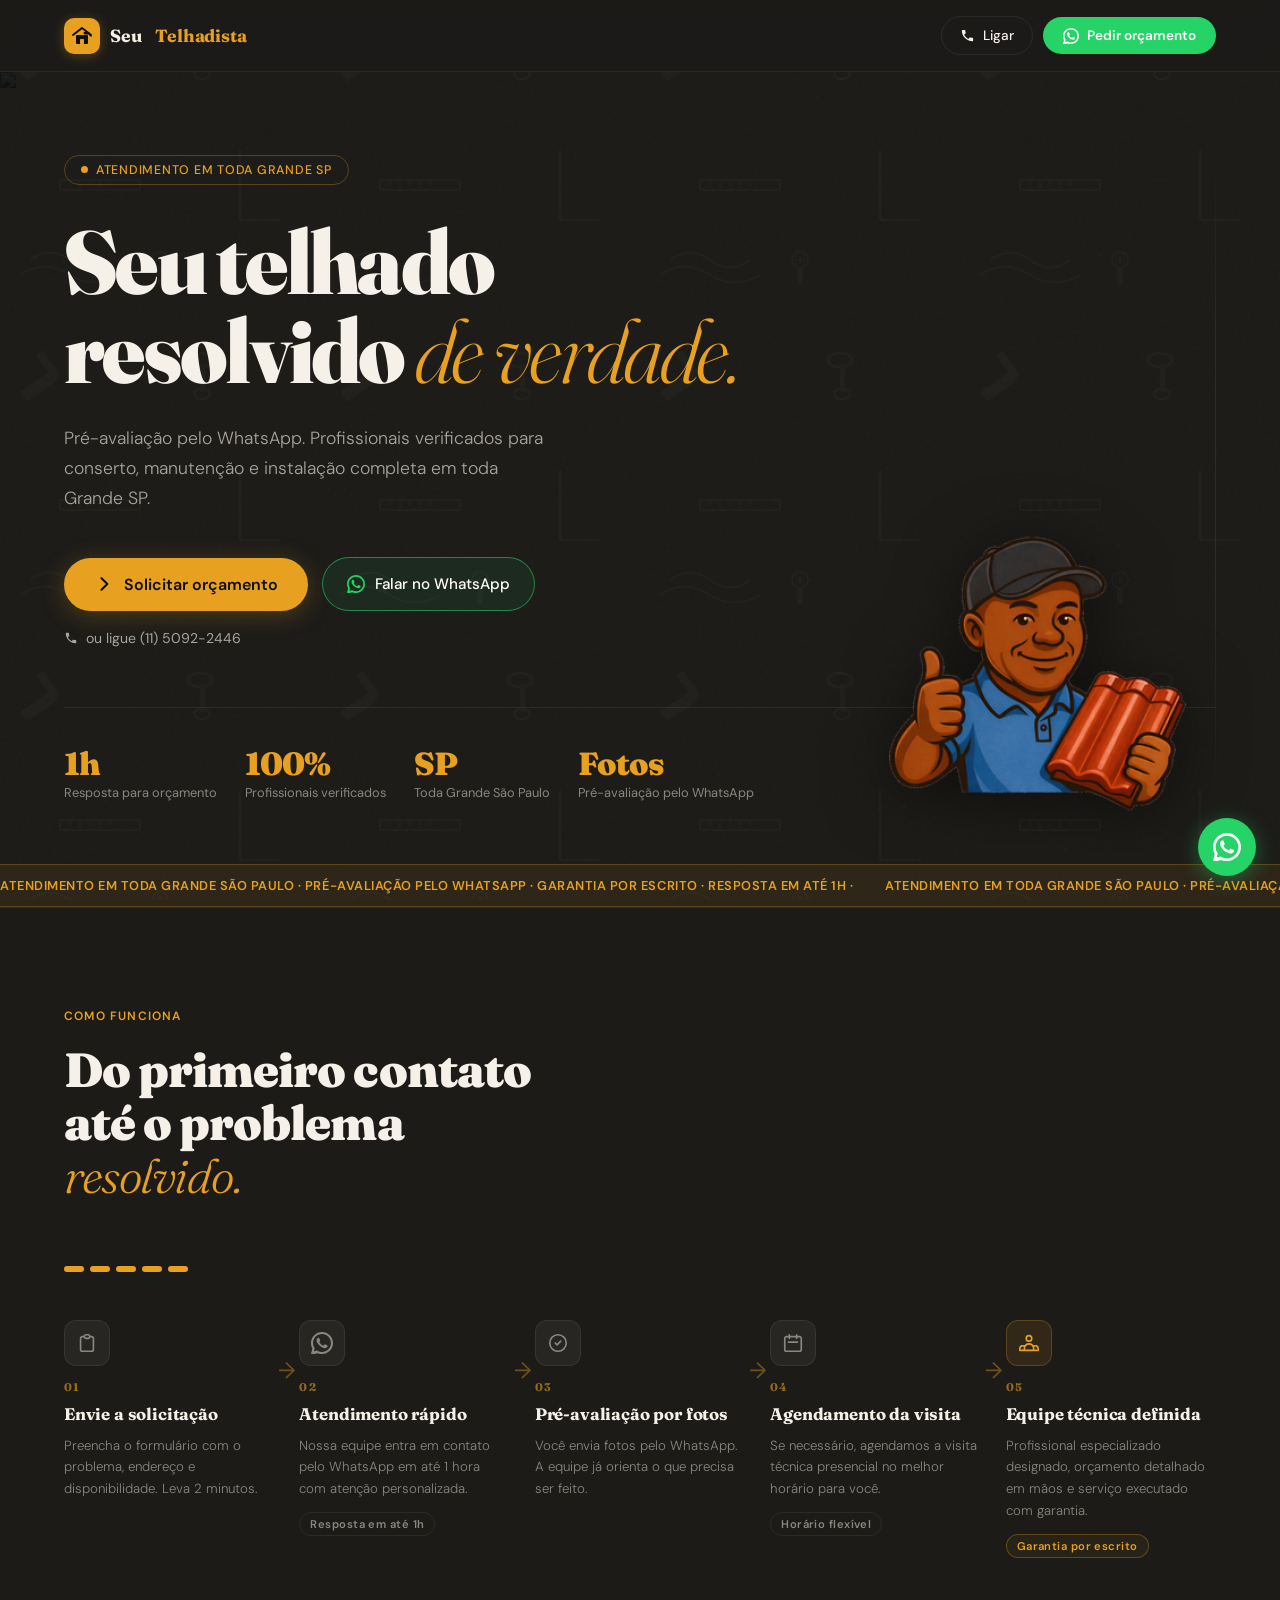
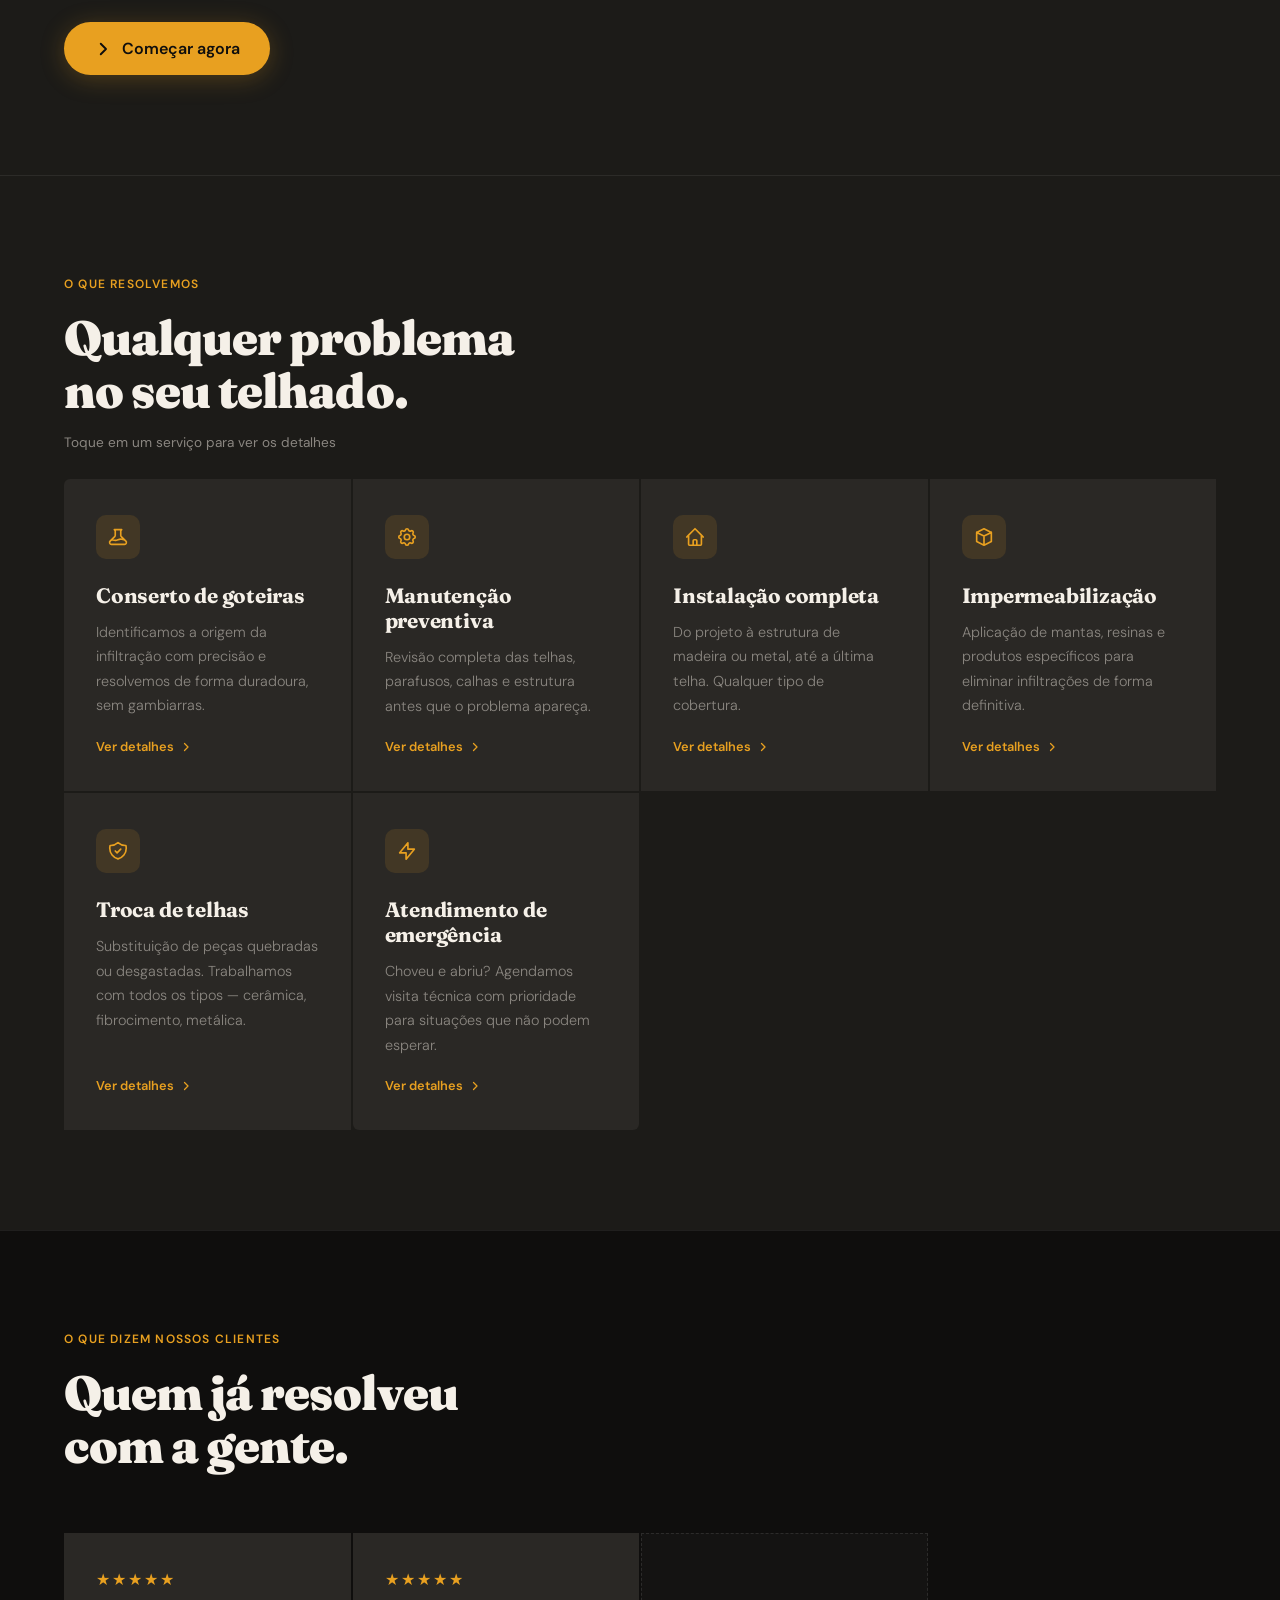
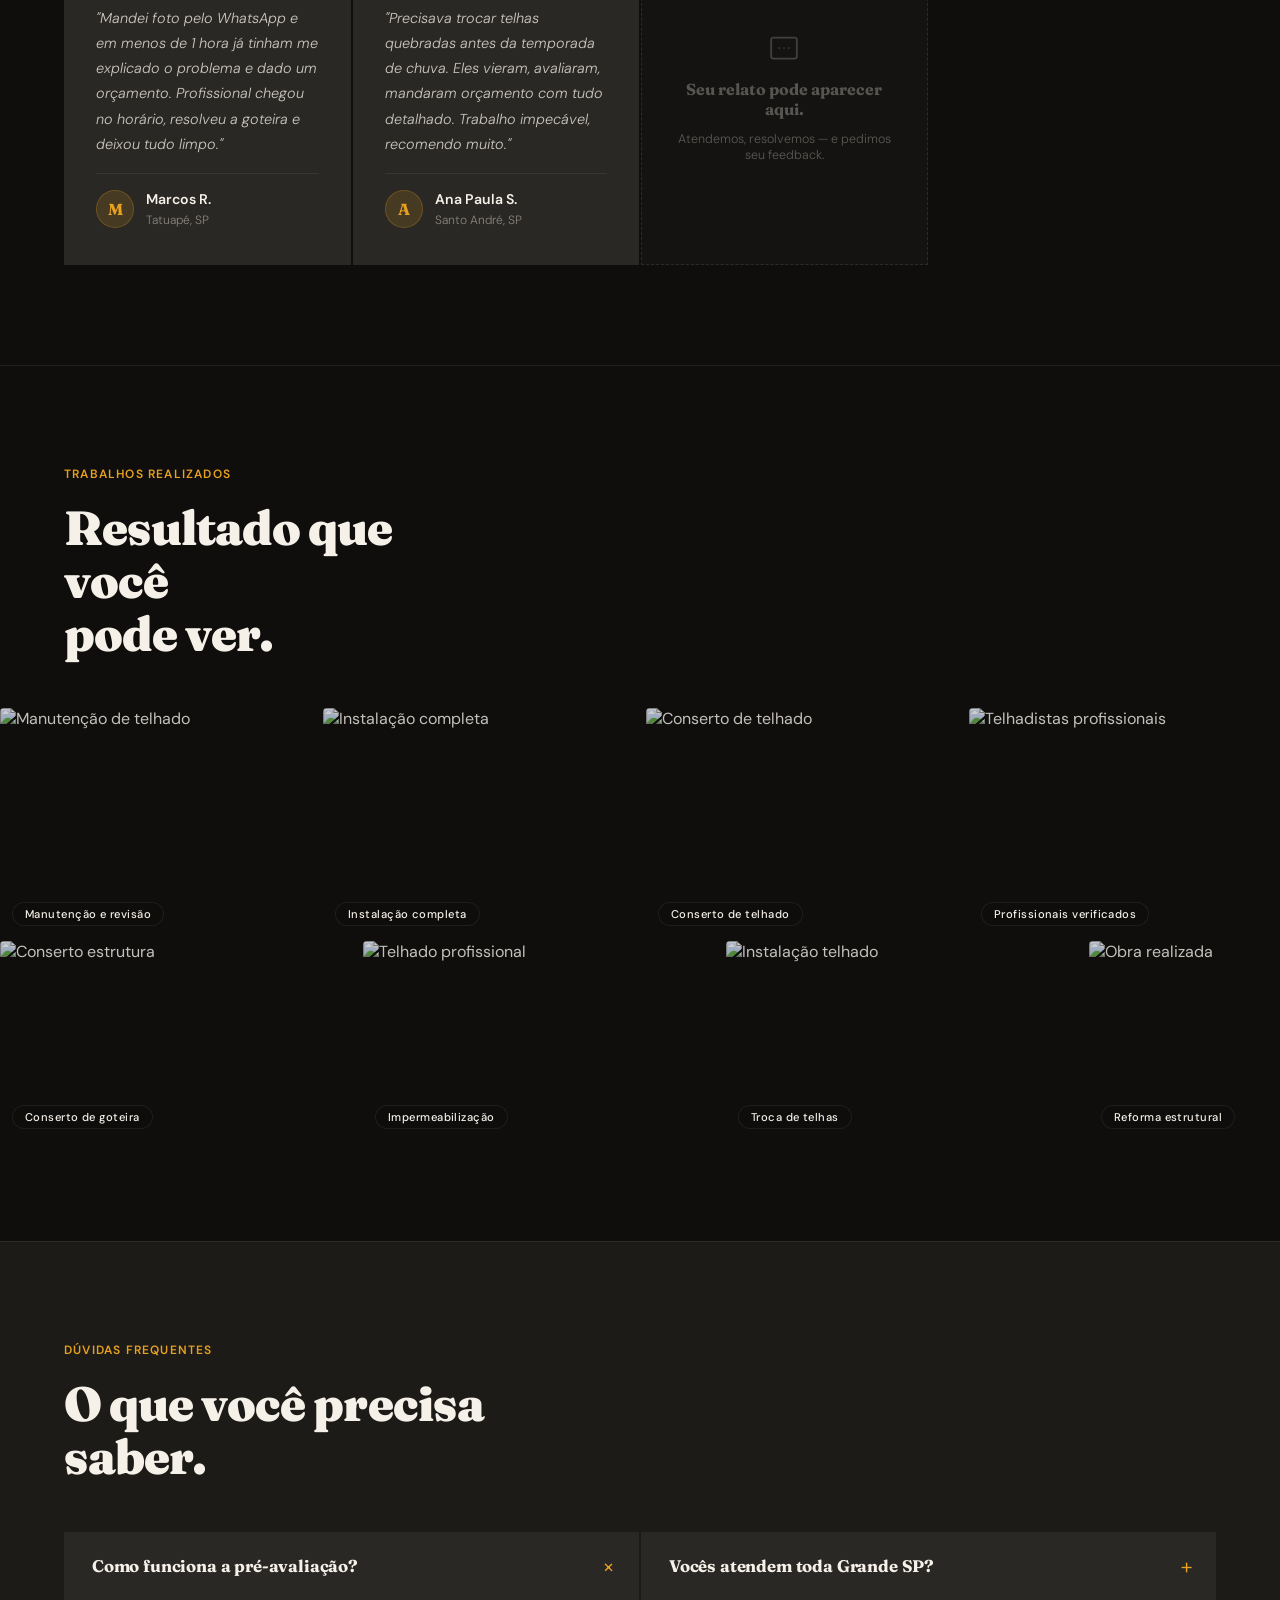
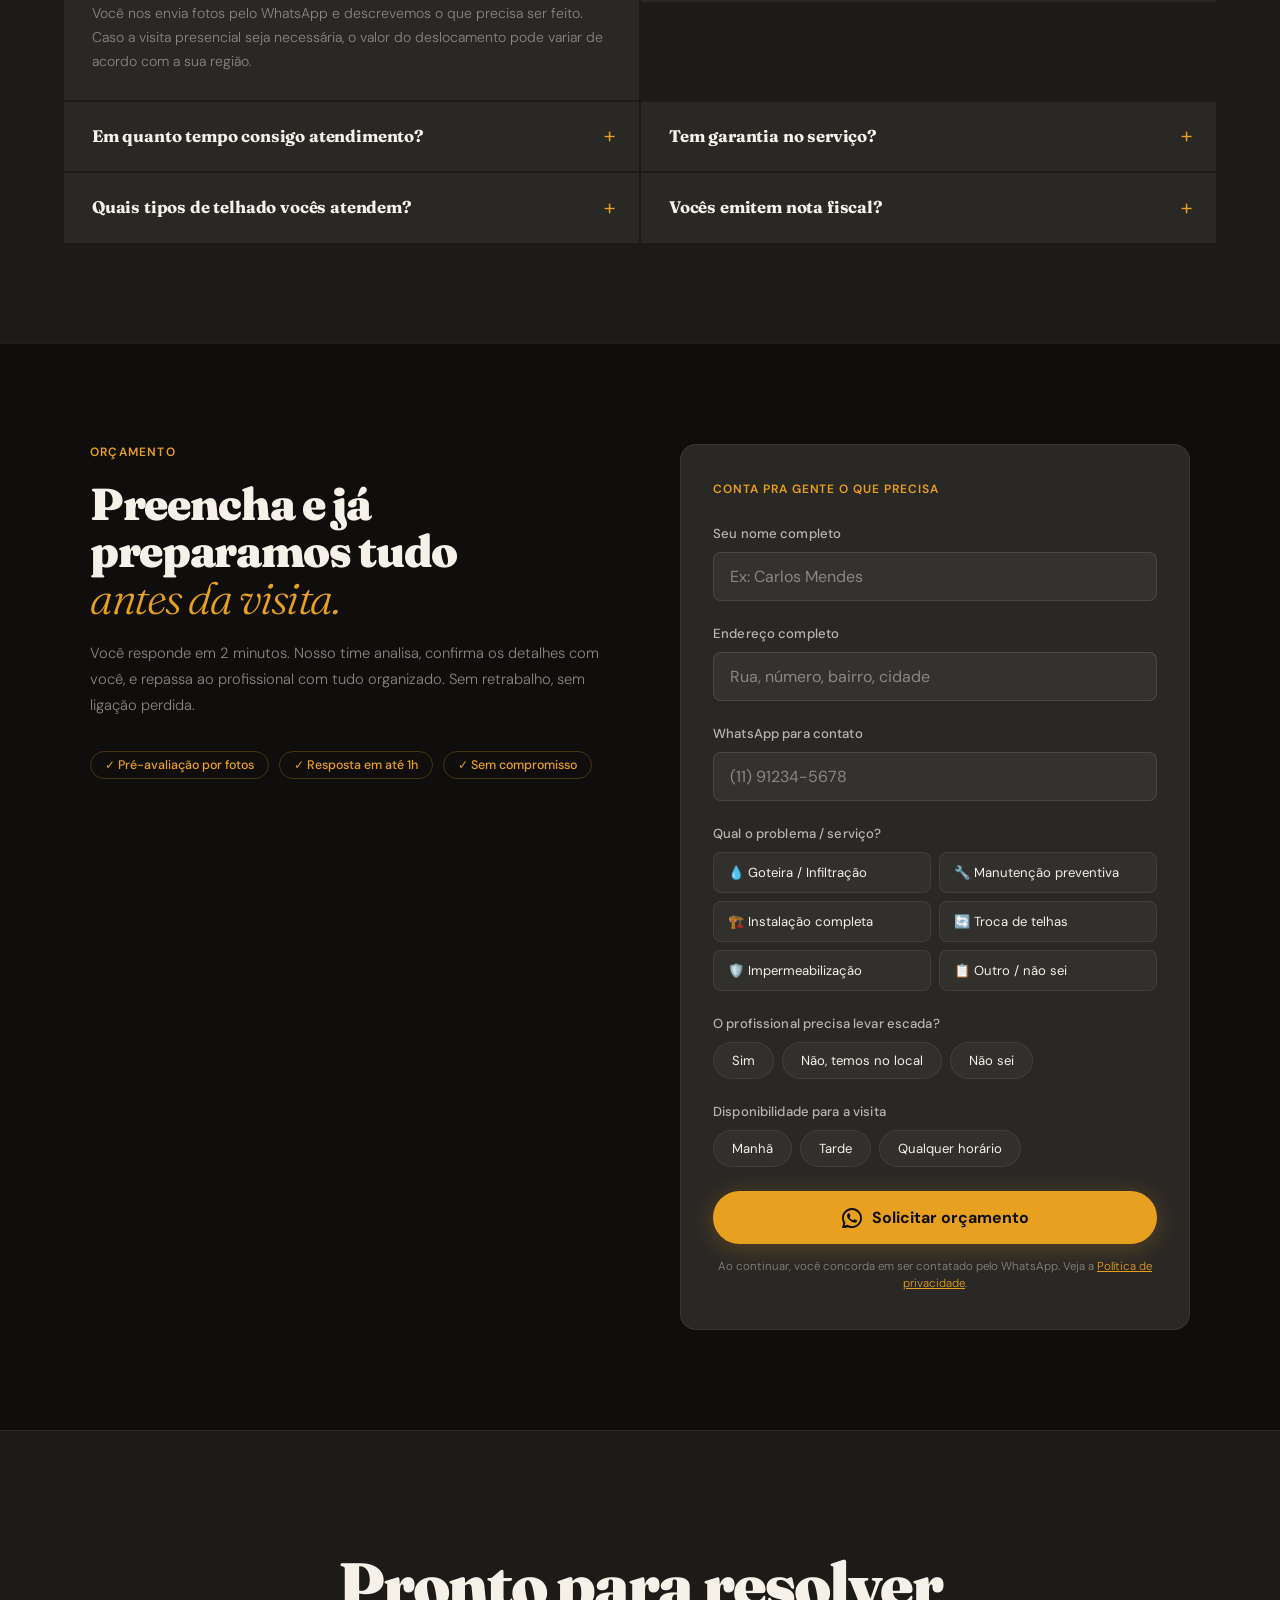
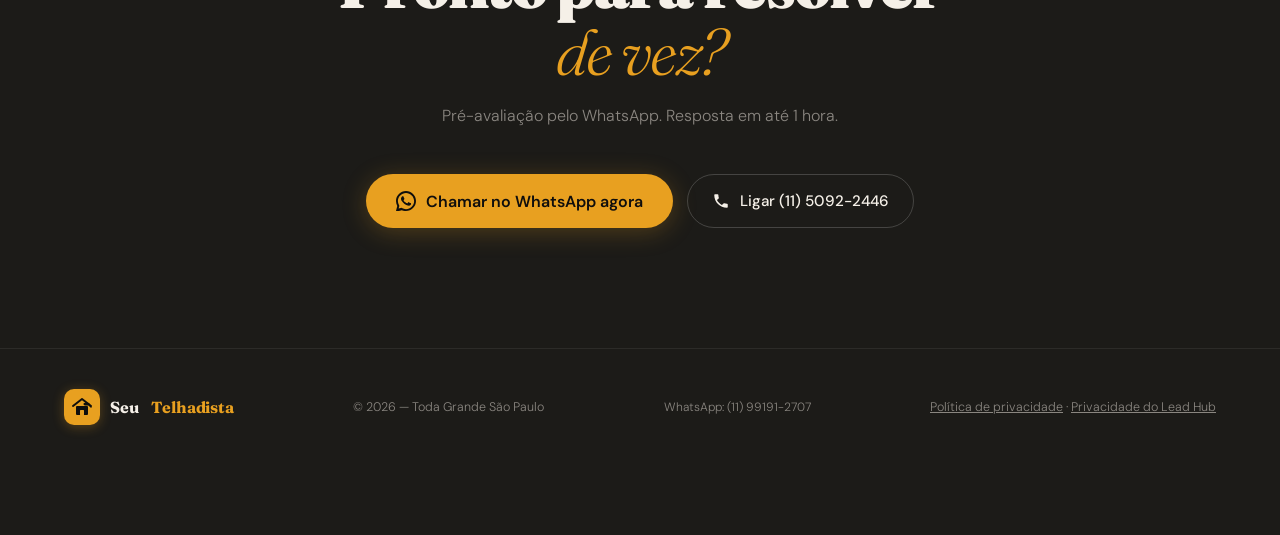
==== commit 4888eda0: "Remove menções a grátis/gratuito do site Co-Authored-By: Claude Opus 5.5 <noreply@anthropic.com> Cla" ====
--- a/index.html
+++ b/index.html
@@ -3,8 +3,8 @@
 <head>
   <meta charset="UTF-8" />
   <meta name="viewport" content="width=device-width, initial-scale=1.0"/>
-  <title>Telhadistas Profissionais em São Paulo | Orçamento Grátis</title>
-  <meta name="description" content="Conserto, manutenção e instalação de telhados em toda Grande SP. Profissionais verificados. Orçamento grátis em até 1h.">
+  <title>Telhadistas Profissionais em São Paulo | Orçamento pelo WhatsApp</title>
+  <meta name="description" content="Conserto, manutenção e instalação de telhados em toda Grande SP. Profissionais verificados. Orçamento em até 1h.">
   <link rel="canonical" href="https://seutelhadista.com.br/">
   <link rel="icon" type="image/png" href="assets/favicon.png"/>
   <meta name="theme-color" content="#1c1b18">
@@ -12,7 +12,7 @@
   <meta property="og:type" content="website">
   <meta property="og:locale" content="pt_BR">
   <meta property="og:title" content="Seu Telhadista | Telhadistas profissionais em São Paulo">
-  <meta property="og:description" content="Conserto de goteiras, troca de telhas, impermeabilização e instalação completa em toda Grande SP. Pré-avaliação grátis pelo WhatsApp.">
+  <meta property="og:description" content="Conserto de goteiras, troca de telhas, impermeabilização e instalação completa em toda Grande SP. Pré-avaliação pelo WhatsApp.">
   <meta property="og:url" content="https://seutelhadista.com.br/">
   <meta property="og:image" content="https://seutelhadista.com.br/assets/mascote.png">
 
@@ -43,7 +43,7 @@
     "@context": "https://schema.org",
     "@type": "FAQPage",
     "mainEntity": [
-      { "@type": "Question", "name": "A pré-avaliação é realmente gratuita?", "acceptedAnswer": { "@type": "Answer", "text": "Sim. A pré-avaliação pelo WhatsApp é 100% gratuita — você nos envia fotos e descrevemos o que precisa ser feito, sem custo nenhum. Caso a visita presencial seja necessária, o valor do deslocamento pode variar de acordo com a sua região." } },
+      { "@type": "Question", "name": "Como funciona a pré-avaliação?", "acceptedAnswer": { "@type": "Answer", "text": "Você nos envia fotos pelo WhatsApp e descrevemos o que precisa ser feito. Caso a visita presencial seja necessária, o valor do deslocamento pode variar de acordo com a sua região." } },
       { "@type": "Question", "name": "Vocês atendem toda Grande SP?", "acceptedAnswer": { "@type": "Answer", "text": "Sim, atendemos toda a Grande São Paulo. Informe seu endereço no WhatsApp e confirmamos a disponibilidade." } },
       { "@type": "Question", "name": "Em quanto tempo consigo atendimento?", "acceptedAnswer": { "@type": "Answer", "text": "Respondemos em até 1 hora. Para emergências (chuva forte, telhado aberto), damos prioridade de agenda." } },
       { "@type": "Question", "name": "Tem garantia no serviço?", "acceptedAnswer": { "@type": "Answer", "text": "Sim. Todos os serviços têm garantia por escrito. As condições e prazo são detalhados no orçamento antes de você aprovar qualquer coisa." } },
@@ -112,7 +112,7 @@
     </a>
     <a href="#orcamento" class="btn-wpp" id="btn-wpp-nav">
       <svg><use href="#i-wpp"/></svg>
-      Orçamento grátis
+      Pedir orçamento
     </a>
   </div>
 </nav>
@@ -137,13 +137,13 @@
   <h1>Seu telhado<br>resolvido <em>de verdade.</em></h1>
 
   <p class="hero-sub">
-    Pré-avaliação gratuita pelo WhatsApp. Profissionais verificados para conserto, manutenção e instalação completa em toda Grande SP.
+    Pré-avaliação pelo WhatsApp. Profissionais verificados para conserto, manutenção e instalação completa em toda Grande SP.
   </p>
 
   <div class="hero-actions">
     <a href="#orcamento" class="btn-primary" id="btn-wpp-hero">
       <svg width="20" height="20"><use href="#i-arrow"/></svg>
-      Solicitar orçamento grátis
+      Solicitar orçamento
     </a>
     <a href="https://api.whatsapp.com/send?phone=551150922446&text=Oi%2C+vim+do+site+e+quero+um+or%C3%A7amento+de+telhado"
        class="btn-call btn-call-wpp" data-wpp="hero" target="_blank" rel="noopener">
@@ -170,7 +170,7 @@
       <span class="trust-label">Toda Grande São Paulo</span>
     </div>
     <div class="trust-item">
-      <span class="trust-num">Grátis</span>
+      <span class="trust-num">Fotos</span>
       <span class="trust-label">Pré-avaliação pelo WhatsApp</span>
     </div>
   </div>
@@ -181,8 +181,8 @@
 
 <div class="marquee" aria-hidden="true">
   <div class="marquee-track">
-    <span>Atendimento em toda Grande São Paulo · Pré-avaliação grátis pelo WhatsApp · Garantia por escrito · Resposta em até 1h ·</span>
-    <span>Atendimento em toda Grande São Paulo · Pré-avaliação grátis pelo WhatsApp · Garantia por escrito · Resposta em até 1h ·</span>
+    <span>Atendimento em toda Grande São Paulo · Pré-avaliação pelo WhatsApp · Garantia por escrito · Resposta em até 1h ·</span>
+    <span>Atendimento em toda Grande São Paulo · Pré-avaliação pelo WhatsApp · Garantia por escrito · Resposta em até 1h ·</span>
   </div>
 </div>
 
@@ -229,8 +229,8 @@
         <svg xmlns="http://www.w3.org/2000/svg" width="22" height="22" fill="none" viewBox="0 0 24 24" stroke="currentColor" stroke-width="1.8"><path stroke-linecap="round" stroke-linejoin="round" d="M9 12l2 2 4-4m6 2a9 9 0 11-18 0 9 9 0 0118 0z"/></svg>
       </div>
       <div class="flow-num">03</div>
-      <h3>Pré-avaliação grátis</h3>
-      <p>Você envia fotos pelo WhatsApp. A equipe já orienta o que precisa ser feito — sem custo.</p>
+      <h3>Pré-avaliação por fotos</h3>
+      <p>Você envia fotos pelo WhatsApp. A equipe já orienta o que precisa ser feito.</p>
     </div>
 
     <div class="flow-arrow">→</div>
@@ -262,7 +262,7 @@
   <div class="flow-cta">
     <a href="#orcamento" class="btn-primary">
       <svg width="18" height="18"><use href="#i-arrow"/></svg>
-      Começar agora — é grátis
+      Começar agora
     </a>
   </div>
 </section>
@@ -526,8 +526,8 @@
 
   <div class="faq-grid">
     <details class="faq-item" open>
-      <summary>A pré-avaliação é realmente gratuita?</summary>
-      <p>Sim. A pré-avaliação pelo WhatsApp é 100% gratuita — você nos envia fotos e descrevemos o que precisa ser feito, sem custo nenhum. Caso a visita presencial seja necessária, o valor do deslocamento pode variar de acordo com a sua região.</p>
+      <summary>Como funciona a pré-avaliação?</summary>
+      <p>Você nos envia fotos pelo WhatsApp e descrevemos o que precisa ser feito. Caso a visita presencial seja necessária, o valor do deslocamento pode variar de acordo com a sua região.</p>
     </details>
     <details class="faq-item">
       <summary>Vocês atendem toda Grande SP?</summary>
@@ -556,12 +556,12 @@
 <section class="form-section" id="orcamento">
   <div class="form-inner">
     <div class="form-left">
-      <p class="section-label">Orçamento grátis</p>
+      <p class="section-label">Orçamento</p>
       <h2 class="form-title">Preencha e já<br>preparamos tudo<br><em>antes da visita.</em></h2>
       <p class="form-desc">Você responde em 2 minutos. Nosso time analisa, confirma os detalhes com você, e repassa ao profissional com tudo organizado. Sem retrabalho, sem ligação perdida.</p>
 
       <div class="form-badges">
-        <span class="fbadge">✓ Pré-avaliação grátis</span>
+        <span class="fbadge">✓ Pré-avaliação por fotos</span>
         <span class="fbadge">✓ Resposta em até 1h</span>
         <span class="fbadge">✓ Sem compromisso</span>
       </div>
@@ -660,7 +660,7 @@
 
         <button type="submit" class="btn-submit" id="btn-enviar-form">
           <svg width="20" height="20"><use href="#i-wpp"/></svg>
-          Solicitar orçamento grátis
+          Solicitar orçamento
         </button>
 
         <p class="form-privacy">Ao continuar, você concorda em ser contatado pelo WhatsApp. Veja a <a href="https://leadinghub.netlify.app/privacidade/pk_a97a2673c0844746a6a62eaeb35a6b3b" target="_blank" rel="noopener">Política de privacidade</a>.</p>
@@ -672,7 +672,7 @@
 <!-- CTA FINAL -->
 <section class="cta-section">
   <h2>Pronto para resolver<br><em>de vez?</em></h2>
-  <p>Pré-avaliação grátis pelo WhatsApp. Resposta em até 1 hora.</p>
+  <p>Pré-avaliação pelo WhatsApp. Resposta em até 1 hora.</p>
   <div class="cta-actions">
     <a
       href="https://api.whatsapp.com/send?phone=551150922446&text=Oi%2C+vim+do+site+e+quero+um+or%C3%A7amento+de+telhado"
@@ -715,7 +715,7 @@
     <a class="btn-primary btn-block" id="service-modal-cta" data-wpp="modal_servico"
        href="https://api.whatsapp.com/send?phone=551150922446" target="_blank" rel="noopener">
       <svg width="20" height="20"><use href="#i-wpp"/></svg>
-      Pedir pré-avaliação grátis
+      Pedir pré-avaliação
     </a>
   </div>
 </div>
@@ -726,7 +726,7 @@
     <button type="button" class="modal-close" data-close aria-label="Fechar">×</button>
     <div class="online-badge"><span class="online-dot"></span> Atendimento online agora</div>
     <h3 id="lead-modal-title">Fale agora com a equipe sobre o seu telhado</h3>
-    <p class="trust-line">✓ Pré-avaliação grátis por fotos · ✓ Garantia por escrito</p>
+    <p class="trust-line">✓ Pré-avaliação por fotos · ✓ Garantia por escrito</p>
     <form id="lead-form" name="whatsapp" method="POST" data-netlify="true" netlify-honeypot="bot-field" novalidate>
       <input type="hidden" name="form-name" value="whatsapp">
       <p class="hp-field"><label>Não preencher: <input name="bot-field" tabindex="-1" autocomplete="off"></label></p>
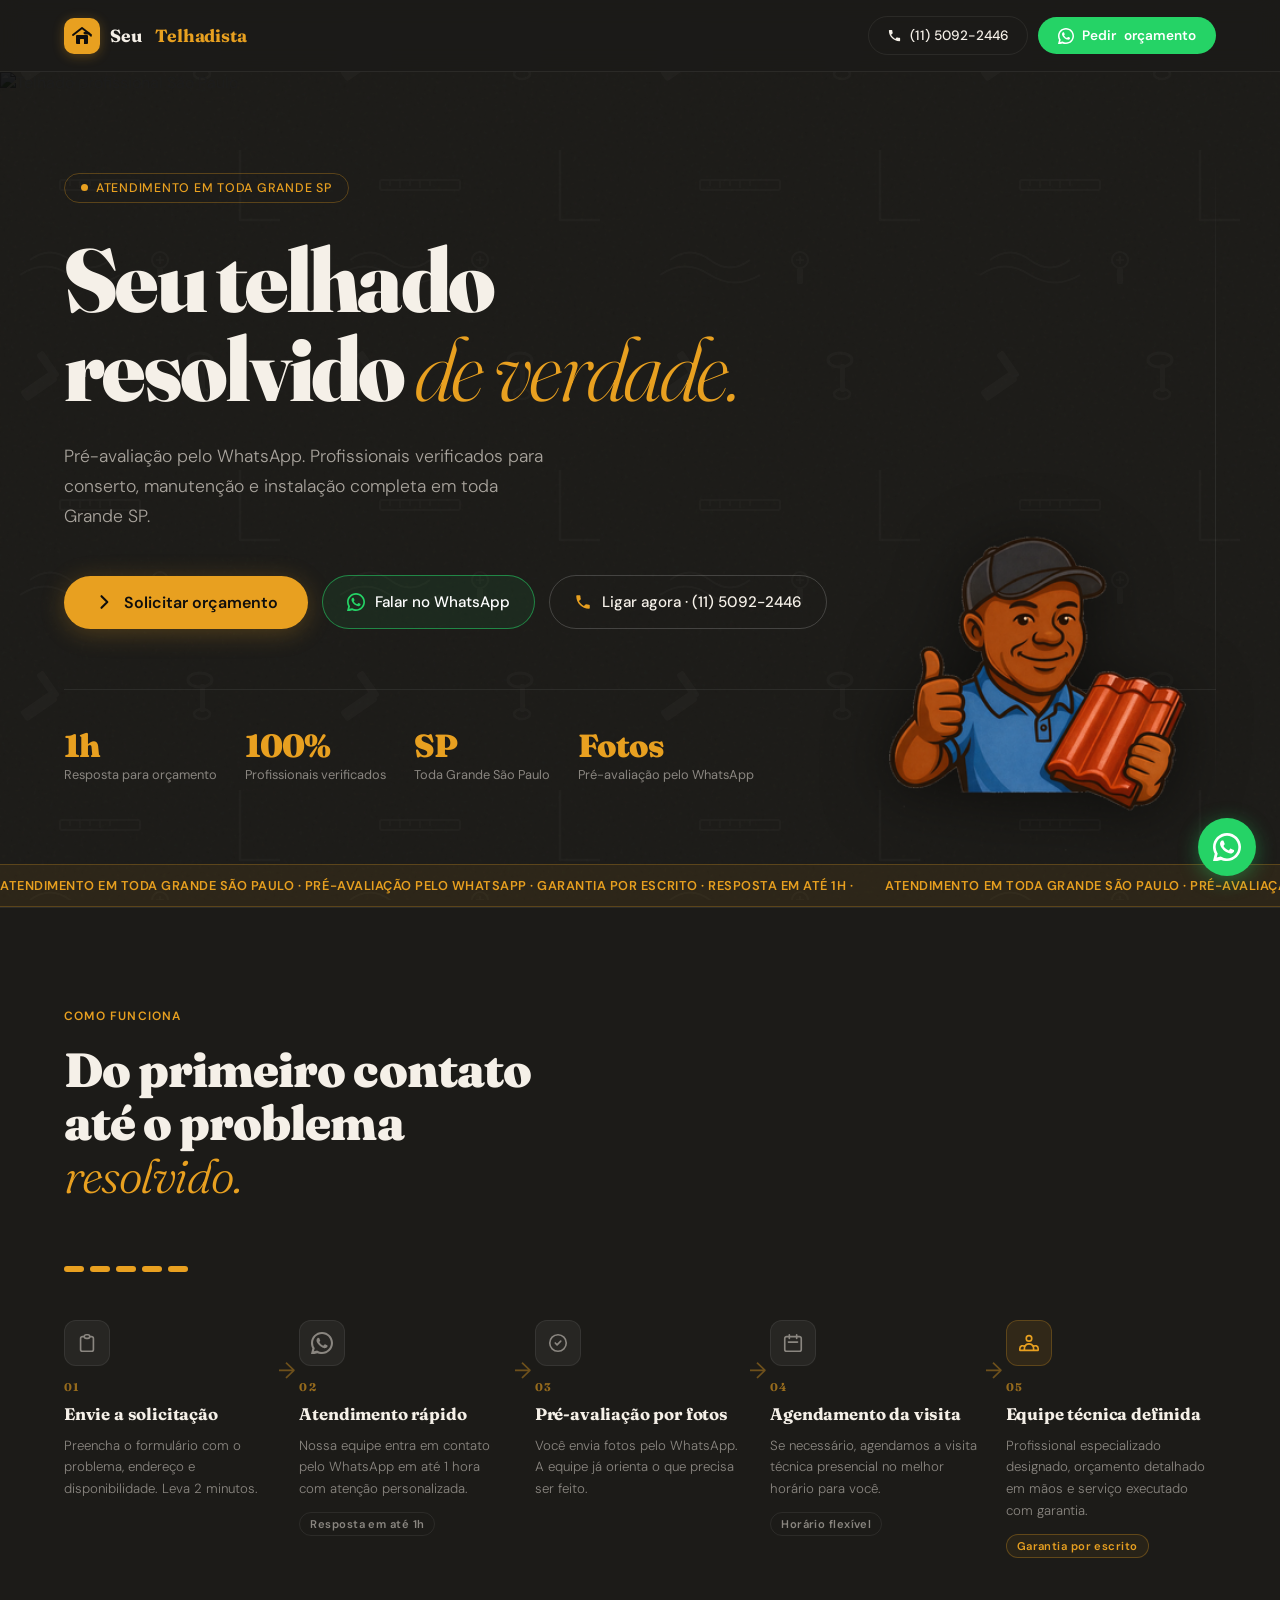
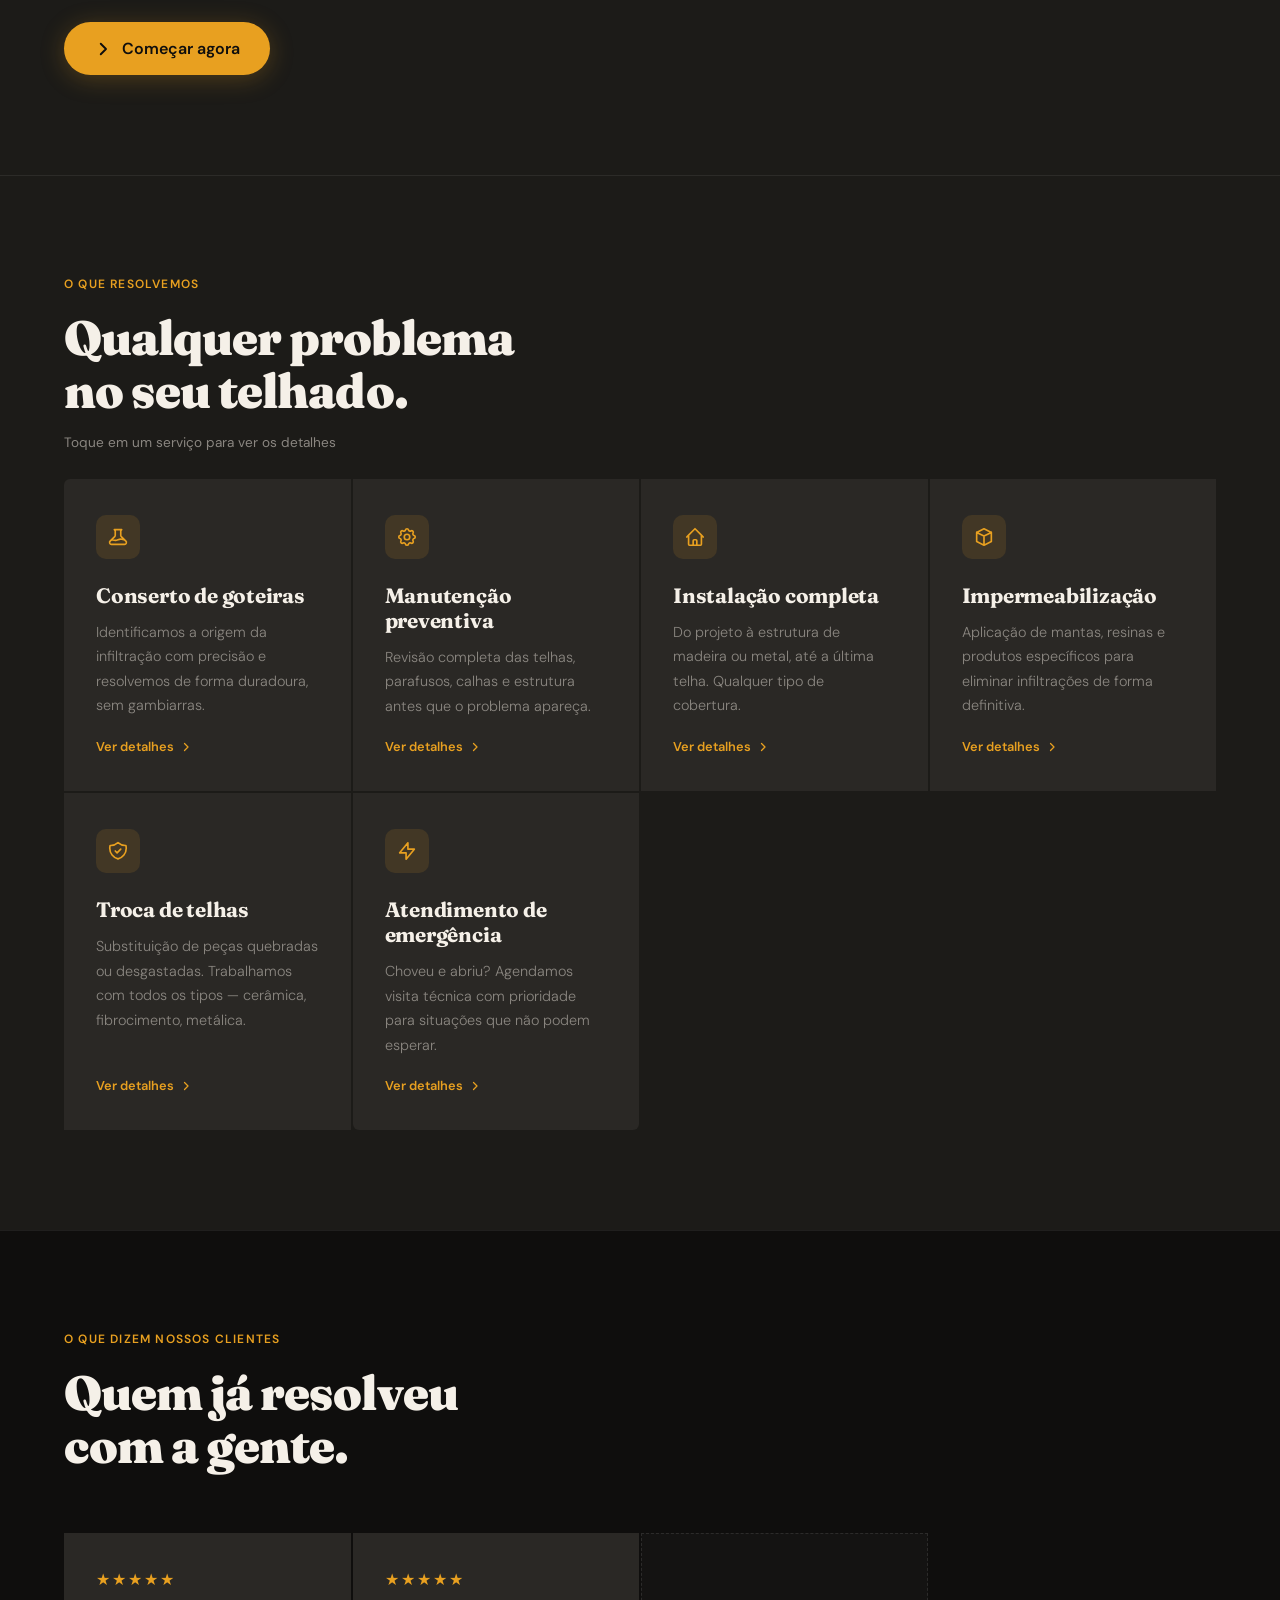
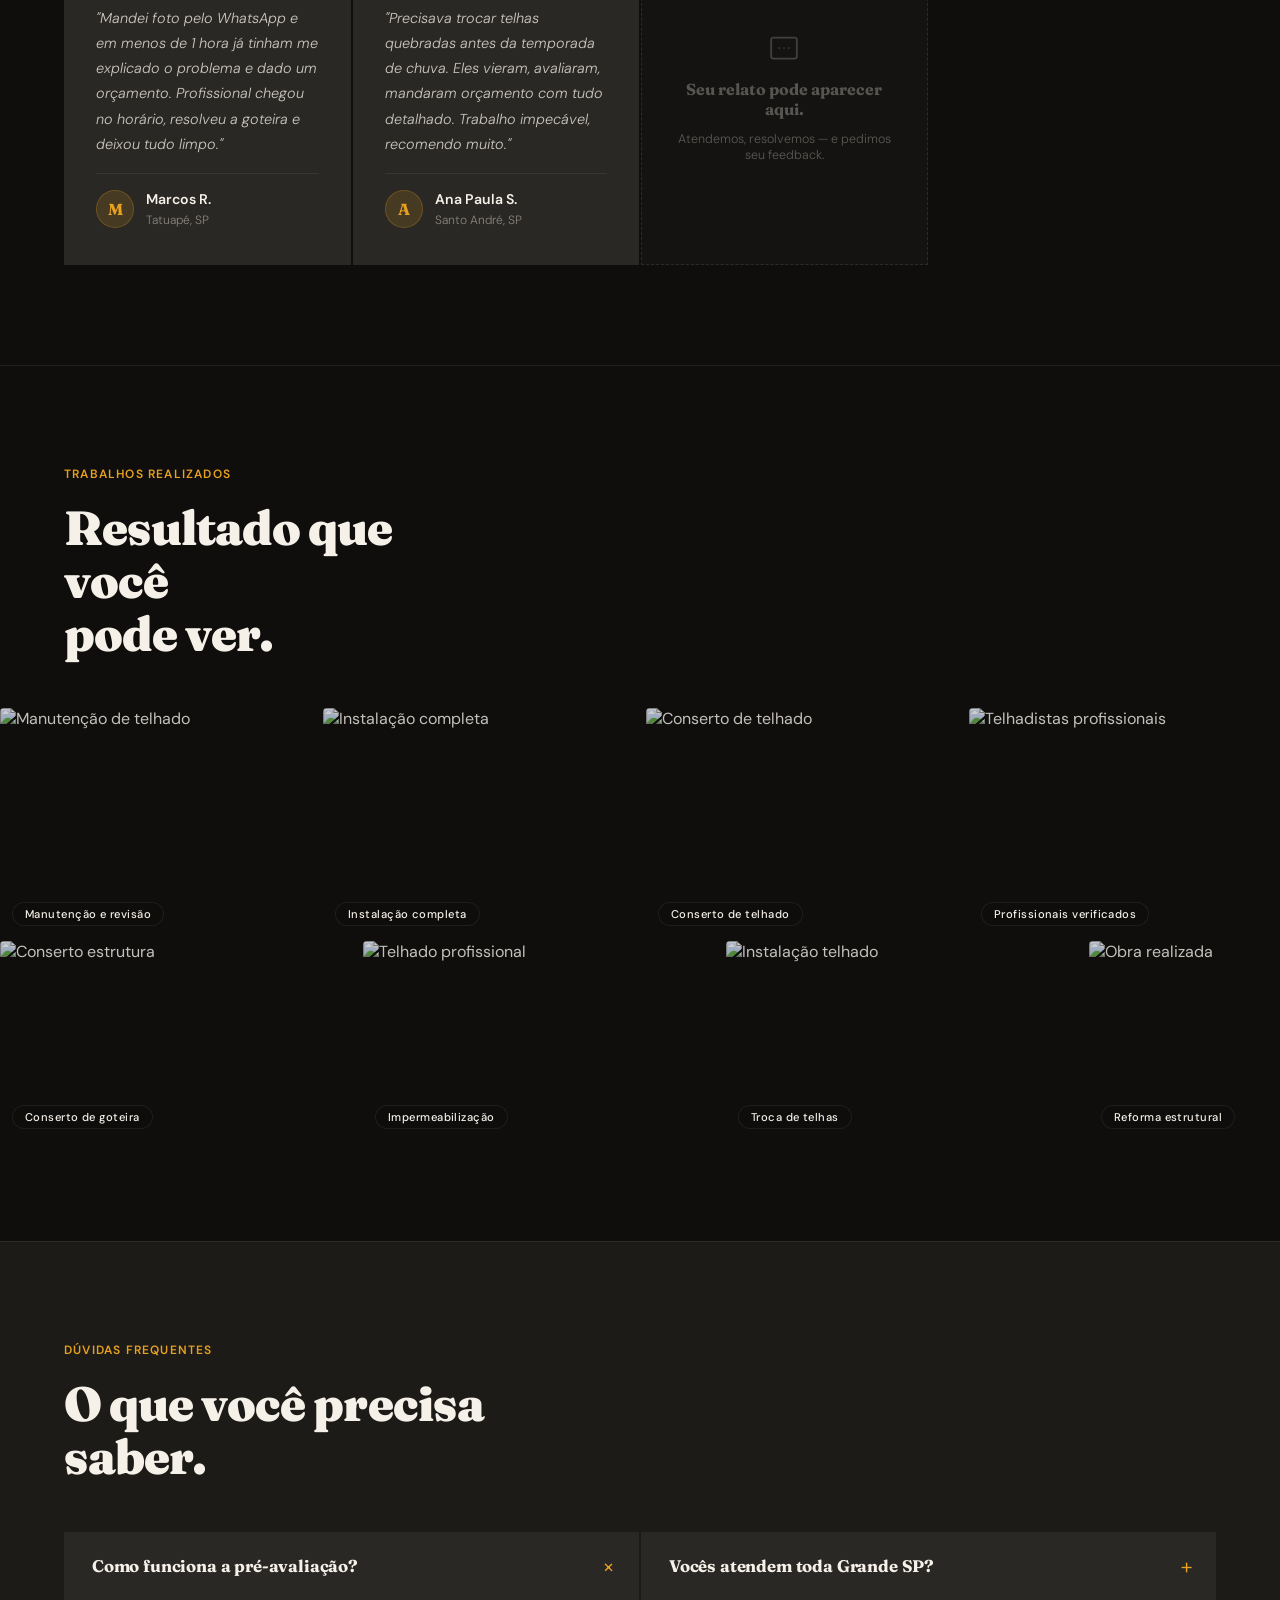
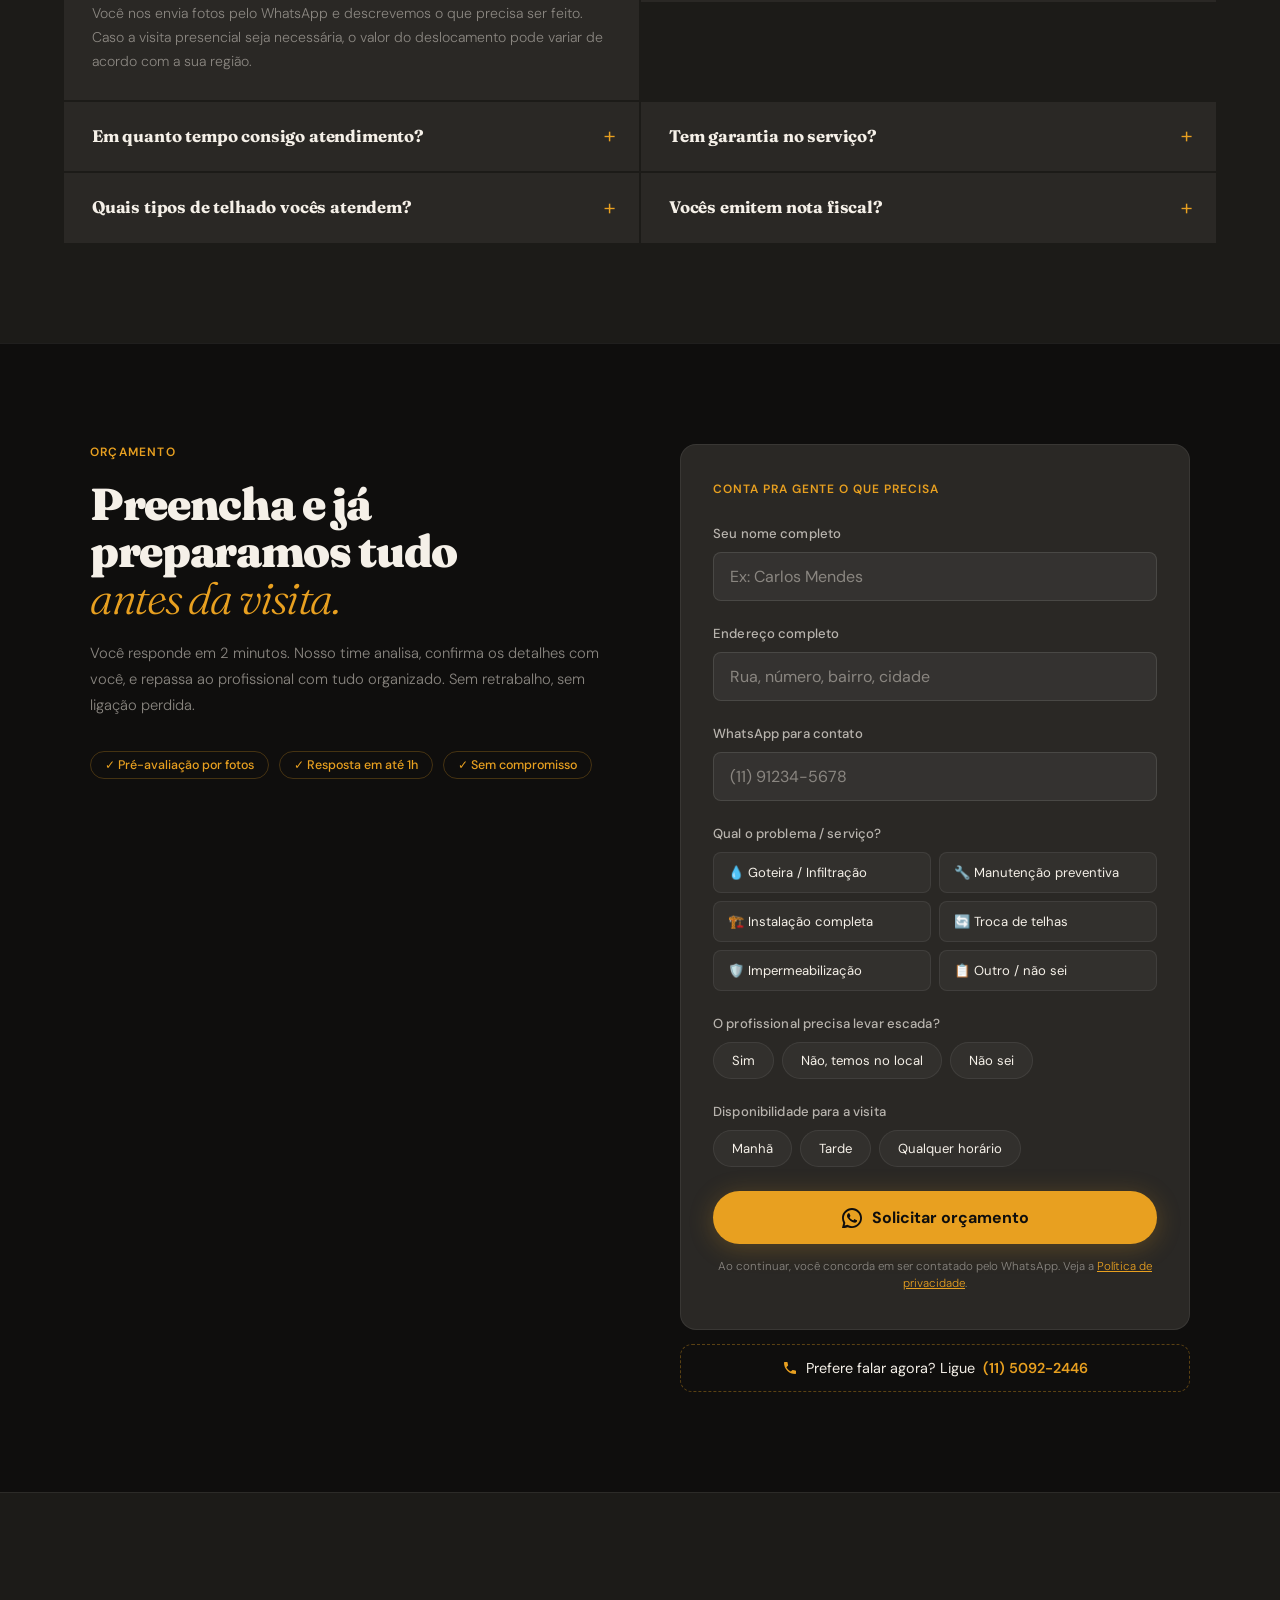
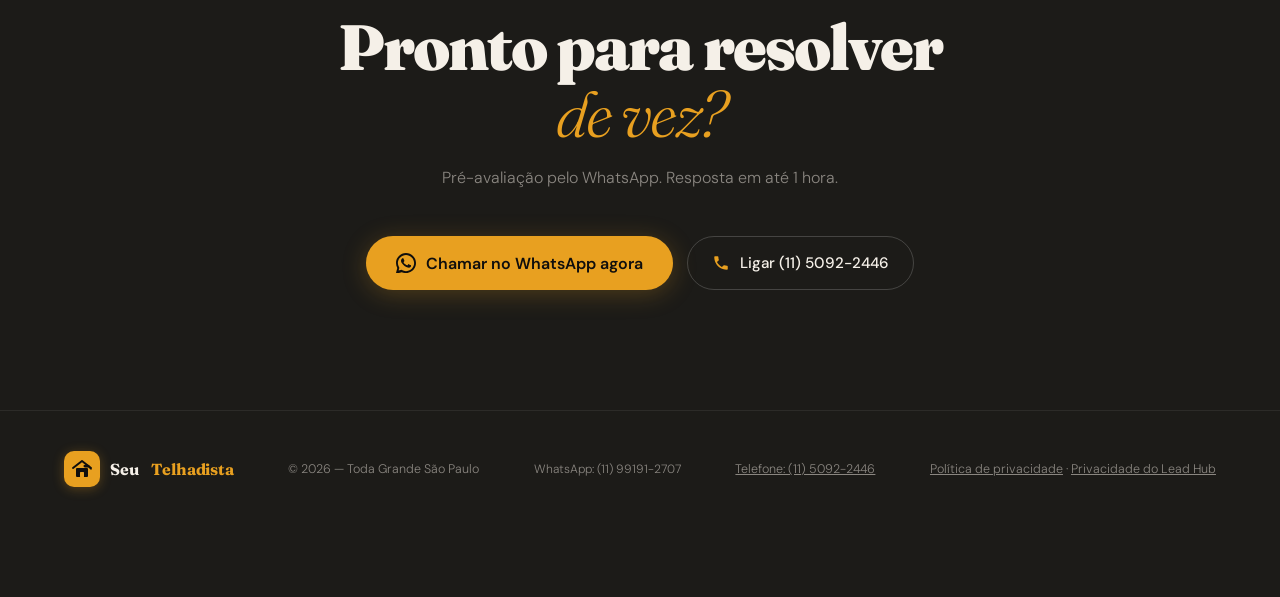
==== commit e6d525fd: "Adiciona botões de ligação e corrige estouro de largura no celular - Botão "Ligar agora" no hero, íc" ====
--- a/index.html
+++ b/index.html
@@ -8,6 +8,8 @@
   <link rel="canonical" href="https://seutelhadista.com.br/">
   <link rel="icon" type="image/png" href="assets/favicon.png"/>
   <meta name="theme-color" content="#1c1b18">
+  <!-- Evita que o iPhone transforme outros números do texto em links de ligação; os botões de ligar usam tel: explícito -->
+  <meta name="format-detection" content="telephone=no">
 
   <meta property="og:type" content="website">
   <meta property="og:locale" content="pt_BR">
@@ -106,13 +108,13 @@
     Seu&nbsp;<span>Telhadista</span>
   </a>
   <div class="nav-cta">
-    <a href="tel:+551150922446" class="btn-ghost" id="btn-tel-nav">
+    <a href="tel:+551150922446" class="btn-ghost btn-tel-nav" id="btn-tel-nav" aria-label="Ligar para (11) 5092-2446">
       <svg width="15" height="15"><use href="#i-phone"/></svg>
-      Ligar
+      <span class="tel-label">(11) 5092-2446</span>
     </a>
     <a href="#orcamento" class="btn-wpp" id="btn-wpp-nav">
       <svg><use href="#i-wpp"/></svg>
-      Pedir orçamento
+      Pedir <span class="nav-wpp-extra">orçamento</span>
     </a>
   </div>
 </nav>
@@ -150,11 +152,11 @@
       <svg width="18" height="18"><use href="#i-wpp"/></svg>
       Falar no WhatsApp
     </a>
-  </div>
-  <a href="tel:+551150922446" class="hero-tel" id="btn-tel-hero">
-    <svg width="14" height="14"><use href="#i-phone"/></svg>
-    ou ligue (11) 5092-2446
-  </a>
+    <a href="tel:+551150922446" class="btn-call btn-call-tel" id="btn-tel-hero" aria-label="Ligar agora para (11) 5092-2446">
+      <svg width="18" height="18"><use href="#i-phone"/></svg>
+      Ligar agora · (11) 5092-2446
+    </a>
+  </div>
 
   <div class="hero-trust">
     <div class="trust-item">
@@ -665,6 +667,10 @@
 
         <p class="form-privacy">Ao continuar, você concorda em ser contatado pelo WhatsApp. Veja a <a href="https://leadinghub.netlify.app/privacidade/pk_a97a2673c0844746a6a62eaeb35a6b3b" target="_blank" rel="noopener">Política de privacidade</a>.</p>
       </form>
+      <a href="tel:+551150922446" class="form-tel" id="btn-tel-form">
+        <svg width="16" height="16"><use href="#i-phone"/></svg>
+        Prefere falar agora? Ligue <strong>(11) 5092-2446</strong>
+      </a>
     </div>
   </div>
 </section>
@@ -680,7 +686,7 @@
       <svg width="20" height="20"><use href="#i-wpp"/></svg>
       Chamar no WhatsApp agora
     </a>
-    <a href="tel:+551150922446" class="btn-call" id="btn-tel-footer">
+    <a href="tel:+551150922446" class="btn-call btn-call-tel" id="btn-tel-footer" aria-label="Ligar para (11) 5092-2446">
       <svg width="18" height="18"><use href="#i-phone"/></svg>
       Ligar (11) 5092-2446
     </a>
@@ -695,6 +701,7 @@
   </a>
   <p>© <span id="year">2026</span> — Toda Grande São Paulo</p>
   <p style="font-size:0.75rem; color: var(--muted);">WhatsApp: (11) 99191-2707</p>
+  <p><a href="tel:+551150922446" id="btn-tel-rodape">Telefone: (11) 5092-2446</a></p>
   <p><a href="privacidade.html">Política de privacidade</a> · <a href="https://leadinghub.netlify.app/privacidade/pk_a97a2673c0844746a6a62eaeb35a6b3b" target="_blank" rel="noopener">Privacidade do Lead Hub</a></p>
 </footer>
 
@@ -703,6 +710,11 @@
   href="https://api.whatsapp.com/send?phone=551150922446&text=Oi%2C+vim+do+site+e+quero+um+or%C3%A7amento+de+telhado"
   class="float-wpp" id="btn-wpp-float" data-wpp="botao_flutuante" target="_blank" rel="noopener" aria-label="Falar no WhatsApp">
   <svg width="28" height="28" style="color:#fff"><use href="#i-wpp"/></svg>
+</a>
+
+<!-- BOTÃO FLUTUANTE DE LIGAÇÃO (celular) — link tel: direto, sem JavaScript no caminho -->
+<a href="tel:+551150922446" class="float-tel" id="btn-tel-float" aria-label="Ligar para (11) 5092-2446">
+  <svg width="24" height="24"><use href="#i-phone"/></svg>
 </a>
 
 <!-- MODAL: detalhe do serviço -->
--- a/styles.css
+++ b/styles.css
@@ -149,7 +149,13 @@
 .btn-call-wpp svg { color: var(--green); }
 .btn-call-wpp:hover { border-color: var(--green); background: rgba(37,211,102,0.14); }
 
+.btn-call-tel svg { color: var(--amber); }
+.btn-call-tel:hover { border-color: var(--amber); background: rgba(232,160,32,0.08); }
+
 .btn-block { width: 100%; }
+
+/* Links de ligação: área de toque generosa e sem destaque azul do iOS */
+a[href^="tel:"] { -webkit-tap-highlight-color: rgba(232,160,32,0.2); touch-action: manipulation; }
 
 /* ── HERO ── */
 .hero {
@@ -235,16 +241,6 @@
   animation: fadeUp 0.7s 0.3s ease both;
 }
 
-.hero-tel {
-  display: inline-flex; align-items: center; gap: 8px;
-  margin-top: 18px;
-  font-size: 0.88rem;
-  color: #a9a49d;
-  text-decoration: none;
-  width: fit-content;
-  animation: fadeUp 0.7s 0.35s ease both;
-}
-.hero-tel:hover { color: var(--amber); }
 
 .hero-trust {
   display: flex; flex-wrap: wrap; gap: 28px;
@@ -936,6 +932,37 @@
 footer p { font-size: 0.78rem; color: var(--muted); font-weight: 300; }
 footer p a { color: var(--muted); }
 footer p a:hover { color: var(--amber); }
+#btn-tel-rodape { display: inline-block; padding: 14px 0; margin: -14px 0; }
+
+/* ── LIGAÇÃO NO FORMULÁRIO ── */
+.form-tel {
+  display: flex; align-items: center; justify-content: center; gap: 8px;
+  margin-top: 14px;
+  min-height: 48px;
+  padding: 12px 16px;
+  border: 1px dashed rgba(232,160,32,0.35);
+  border-radius: 12px;
+  font-size: 0.9rem;
+  color: var(--cream);
+  text-decoration: none;
+}
+.form-tel svg { color: var(--amber); flex-shrink: 0; }
+.form-tel strong { color: var(--amber); font-weight: 600; white-space: nowrap; }
+.form-tel:hover { border-style: solid; }
+
+/* ── FLOATING TEL (só no celular) ── */
+.float-tel {
+  display: none;
+  position: fixed;
+  bottom: 96px; right: 29px; z-index: 90;
+  width: 48px; height: 48px;
+  background: var(--amber);
+  color: var(--ink);
+  border-radius: 50%;
+  align-items: center; justify-content: center;
+  box-shadow: 0 4px 18px rgba(232,160,32,0.4);
+  text-decoration: none;
+}
 
 /* ── FLOATING WPP ── */
 .float-wpp {
@@ -1083,7 +1110,12 @@
 
 @media (max-width: 600px) {
   nav { padding: 12px 16px; }
-  nav .btn-ghost { display: none; }
+  nav .btn-tel-nav { padding: 0; width: 42px; height: 42px; justify-content: center; border-color: rgba(232,160,32,0.4); color: var(--amber); }
+  nav .btn-tel-nav .tel-label { display: none; }
+  .float-tel { display: flex; }
+  .nav-cta { gap: 8px; flex-shrink: 0; }
+  .logo { font-size: 1rem; gap: 8px; min-width: 0; }
+  .logo-mark { width: 32px; height: 32px; }
   .hero::after { display: none; }
   .hero { min-height: auto; padding: 44px 5vw 48px; }
   .hero-badge { margin-bottom: 22px; }
@@ -1097,8 +1129,23 @@
   .section-title { margin-bottom: 44px; }
   .section-hint { margin-top: -30px; }
   .flow-cta .btn-primary, .cta-actions a { width: 100%; }
+  .btn-primary, .btn-call { min-height: 52px; }
   .radio-grid { grid-template-columns: 1fr; }
   footer { flex-direction: column; align-items: flex-start; }
+}
+
+/* Celulares pequenos (até 400px): menu do topo compacto para não estourar a largura */
+@media (max-width: 400px) {
+  nav { padding: 10px 12px; }
+  .logo { font-size: 0.92rem; gap: 6px; }
+  .logo-mark { width: 30px; height: 30px; border-radius: 8px; }
+  .logo-mark svg { width: 18px; height: 18px; }
+  nav .btn-tel-nav { width: 38px; height: 38px; }
+  nav .btn-wpp { padding: 9px 13px; font-size: 0.8rem; gap: 6px; }
+  nav .btn-wpp svg { width: 14px; height: 14px; }
+}
+@media (max-width: 340px) {
+  nav .btn-wpp .nav-wpp-extra { display: none; }
 }
 
 @media (prefers-reduced-motion: reduce) {
